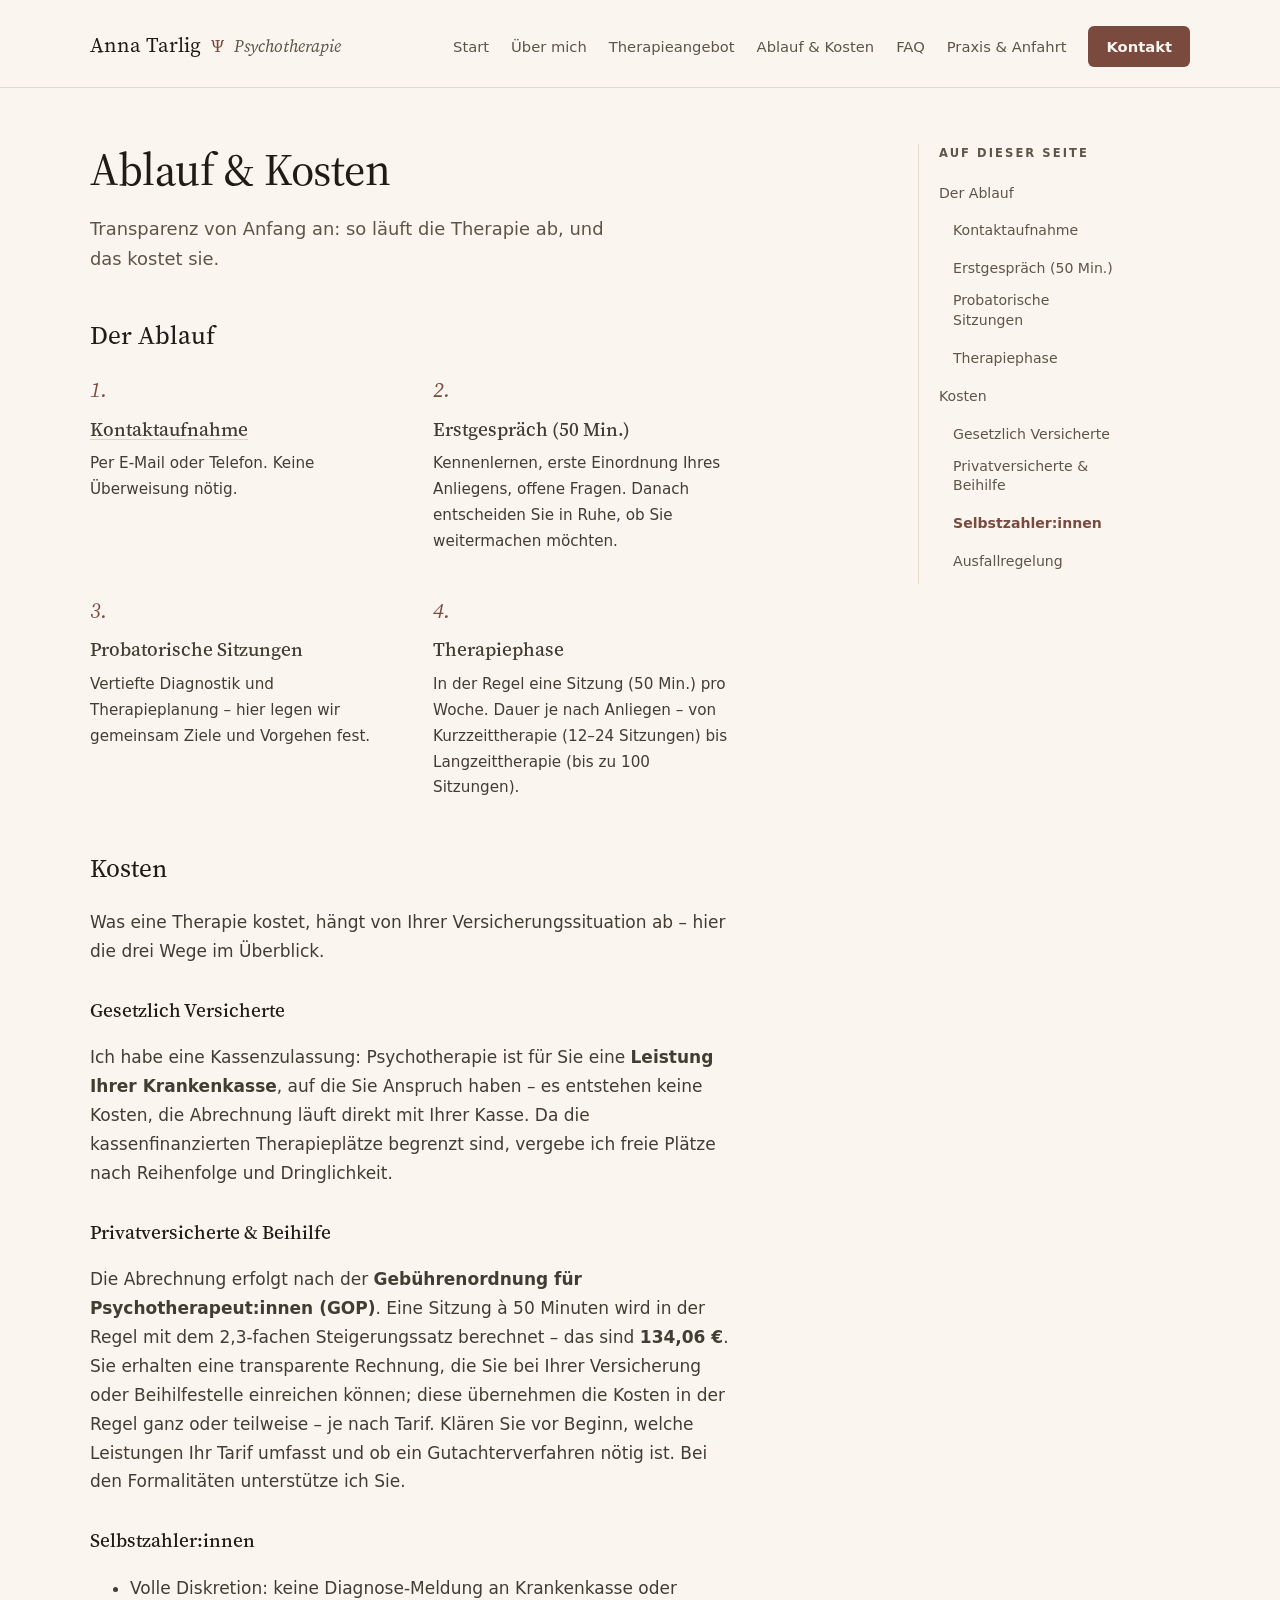
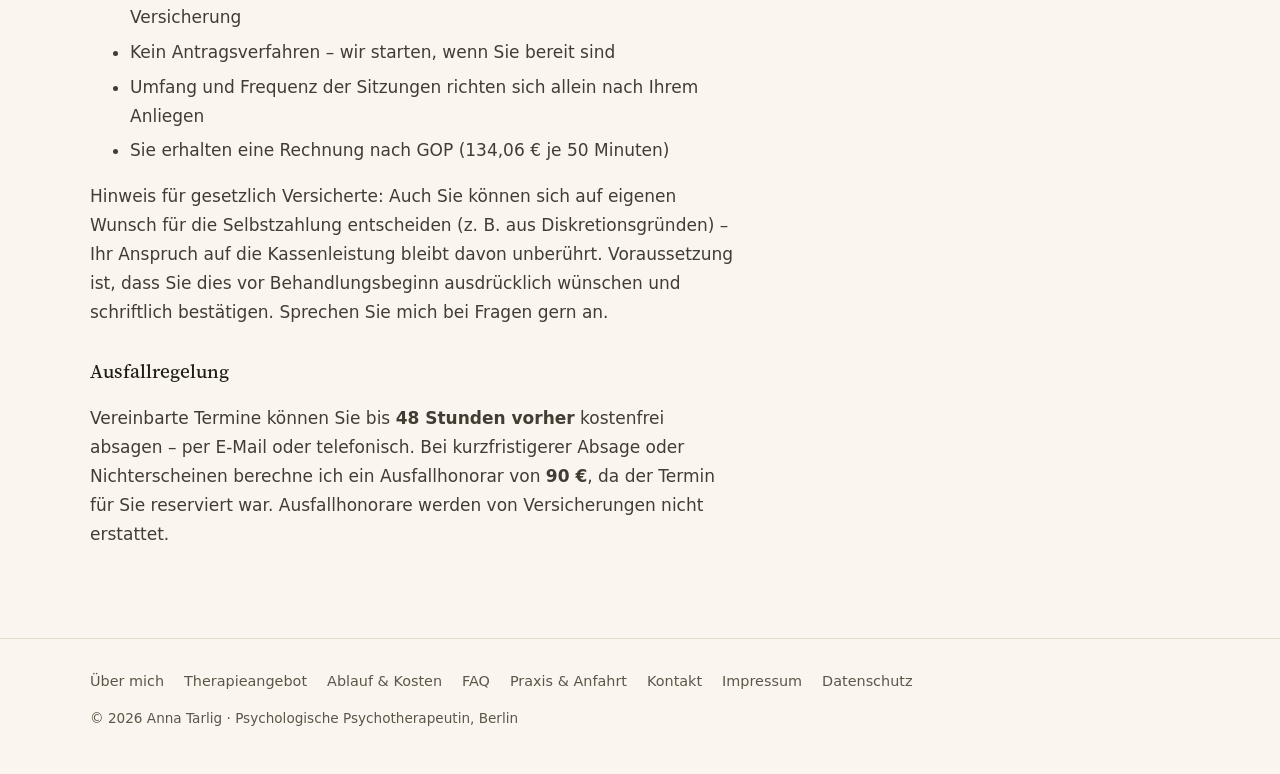
==== ablauf-und-kosten/index.html @ 49a6a96b "Deploy 5daf6250a96723860a1c83f1b4bec364b57aa181 pragmat1c1/annatarlig-de@5daf6250a96723860a1c83f1b4b" ====
<!DOCTYPE html><html lang="de"> <head><meta charset="utf-8"><meta name="viewport" content="width=device-width, initial-scale=1"><title>Ablauf &amp; Kosten – Anna Tarlig</title><meta name="description" content="Wie eine Psychotherapie bei Anna Tarlig abläuft – vom Erstgespräch bis zur Therapie. Kosten für gesetzlich Versicherte, Privatversicherte und Selbstzahler:innen in Berlin."><link rel="canonical" href="https://annatarlig.de/ablauf-und-kosten"><link rel="icon" href="/favicon.ico" sizes="32x32"><link rel="icon" href="/favicon.svg" type="image/svg+xml"><link rel="icon" href="/favicon-96.png" type="image/png" sizes="96x96"><link rel="apple-touch-icon" href="/apple-touch-icon.png"><link rel="preload" href="/fonts/SourceSerif4Variable-Roman.woff2" as="font" type="font/woff2" crossorigin><meta property="og:type" content="website"><meta property="og:title" content="Ablauf &amp; Kosten – Anna Tarlig"><meta property="og:description" content="Wie eine Psychotherapie bei Anna Tarlig abläuft – vom Erstgespräch bis zur Therapie. Kosten für gesetzlich Versicherte, Privatversicherte und Selbstzahler:innen in Berlin."><meta property="og:url" content="https://annatarlig.de/ablauf-und-kosten"><meta property="og:locale" content="de_DE"><script defer src="https://api.pirsch.io/pa.js" id="pianjs" data-code="5ZBsIJ00FLK5OmA7HkaPPxYURW7zita1"></script><style>@font-face{font-family:"Source Serif 4";src:url(/fonts/SourceSerif4Variable-Roman.woff2) format("woff2-variations");font-weight:200 900;font-style:normal;font-display:swap}@font-face{font-family:"Source Serif 4";src:url(/fonts/SourceSerif4Variable-Italic.woff2) format("woff2-variations");font-weight:200 900;font-style:italic;font-display:swap}:root{--bg: #faf6ef;--surface: #f3ecdf;--ink: #1f1c16;--body: #423d33;--muted: #5c5548;--line: #e3dbc9;--line-strong: #ded3bc;--accent: #7a4a3f;--accent-dark: #5f382e;--serif: "Source Serif 4", Charter, Georgia, serif;--sans: ui-sans-serif, system-ui, -apple-system, "Segoe UI", sans-serif;--radius: 6px}*{box-sizing:border-box}html,body{overflow-x:clip}body{margin:0;background:var(--bg);color:var(--ink);font-family:var(--sans);font-size:17px;line-height:1.7;-webkit-font-smoothing:antialiased;text-rendering:optimizeLegibility}img,svg{max-width:100%;display:block}a{color:var(--accent)}a:hover{color:var(--accent-dark)}h1,h2,h3{font-family:var(--serif);font-weight:450;text-wrap:balance}.container{width:min(1100px,calc(100vw - 48px));margin-inline:auto}.site-header{position:sticky;top:0;z-index:20;background:#faf6efeb;backdrop-filter:blur(14px);-webkit-backdrop-filter:blur(14px);border-bottom:1px solid var(--line)}.header-inner{display:flex;justify-content:space-between;align-items:baseline;flex-wrap:wrap;gap:12px 32px;padding:26px 0 20px}.brand{font-family:var(--serif);font-size:1.3rem;color:var(--ink);text-decoration:none}.brand-sub{color:var(--muted);font-size:1.05rem;font-style:italic}.brand-psi{color:var(--accent);font-size:1.05rem;margin:0 .35em}.site-nav{display:flex;flex-wrap:wrap;align-items:center;gap:10px 22px;font-size:.92rem}.site-nav a{color:var(--muted);text-decoration:none}.site-nav a:hover{color:var(--ink)}.site-nav a.nav-cta{background:var(--accent);color:var(--bg);padding:8px 18px;border-radius:var(--radius);font-weight:600}.site-nav a.nav-cta:hover{background:var(--accent-dark);color:var(--bg)}.nav-toggle-box,.nav-toggle{display:none}@media(max-width:720px){.header-inner{align-items:center;padding:14px 0;gap:8px 16px}.nav-toggle{display:inline-block;font-size:1.1rem;line-height:1.2;color:var(--ink);cursor:pointer;padding:8px 14px;border:1px solid var(--line-strong);border-radius:var(--radius);user-select:none;-webkit-user-select:none}.brand-sub{font-size:.95rem}.nav-toggle-box{display:block;position:absolute;opacity:0;pointer-events:none}.nav-toggle-box:focus-visible~.nav-toggle{outline:2px solid var(--accent);outline-offset:2px}.site-nav{display:none;width:100%;flex-direction:column;align-items:flex-start;gap:2px;padding:4px 0 14px;font-size:1.05rem}.site-nav a{padding:9px 0}.site-nav a.nav-cta{margin-top:8px;padding:10px 22px}.nav-toggle-box:checked~.site-nav{display:flex}.steps{grid-template-columns:1fr}}.hero{padding:72px 0 64px}.hero-inner{display:flex;flex-wrap:wrap;align-items:flex-start;gap:48px 72px}.hero-text{flex:1 1 480px;min-width:0}.eyebrow{font-size:.85rem;letter-spacing:.22em;text-transform:uppercase;color:var(--accent);font-weight:600;margin:0 0 26px}.hero h1{font-size:clamp(2.4rem,5.5vw,3.6rem);line-height:1.1;letter-spacing:-.015em;margin:0 0 26px}.hero h1 em{font-style:italic;color:var(--accent)}.lede{font-size:1.15rem;color:var(--muted);max-width:30em;margin:0 0 32px}.hero-note{margin:16px 0 0;font-size:.92rem;color:var(--muted);max-width:32em}.hero-figure{flex:1 1 340px;max-width:420px;margin:0}.hero-figure img,.portrait{width:100%;height:auto;aspect-ratio:4 / 5;object-fit:cover;border-radius:12px}.hero-figure figcaption{padding-top:12px}.hero-portrait-link{position:relative;display:block}.hero-portrait-link:after{content:"Über mich →";position:absolute;right:14px;bottom:14px;background:#faf6efeb;color:var(--accent-dark);font-size:.9rem;font-weight:600;padding:7px 14px;border-radius:var(--radius);opacity:0;transform:translateY(4px);transition:opacity .18s ease,transform .18s ease;pointer-events:none}@media(hover:hover){.hero-portrait-link:hover:after{opacity:1;transform:none}}.btn{display:inline-block;padding:13px 28px;border-radius:var(--radius);font-weight:600;text-decoration:none}.btn-primary{background:var(--accent);color:var(--bg)}.btn-primary:hover{background:var(--accent-dark);color:var(--bg)}.btn-ghost{color:var(--accent);border:1px solid var(--line-strong)}.btn-ghost:hover{border-color:var(--accent);color:var(--accent-dark)}.btn-row{display:flex;flex-wrap:wrap;align-items:center;gap:14px 24px}.link-arrow{color:var(--accent);font-weight:500;text-decoration:none}.link-arrow:hover{text-decoration:underline}.section{border-top:1px solid var(--line);padding:64px 0}.section--surface{background:var(--surface);border-top:none}.section h2{font-size:2.1rem;letter-spacing:-.01em;margin:0 0 24px}.section .eyebrow{margin:0 0 10px}.section-intro{max-width:34em;color:var(--muted);font-size:1.05rem;margin:0 0 32px}.card-grid,.themes{display:grid;grid-template-columns:repeat(auto-fit,minmax(280px,1fr));column-gap:56px;margin-top:12px}@media(min-width:640px){.themes{grid-template-columns:repeat(2,1fr);max-width:880px}}.card,.theme{padding:24px 0;border-top:1px solid var(--line)}.card h3,.theme h3{font-weight:500;font-size:1.2rem;margin:0 0 6px}.card p,.theme p{margin:0;color:var(--muted);font-size:.97rem}.steps{display:grid;grid-template-columns:repeat(auto-fit,minmax(220px,1fr));gap:36px 40px;list-style:none;margin:0;padding:0;counter-reset:step}.steps li:before{counter-increment:step;content:counter(step) ".";display:block;font-family:var(--serif);font-style:italic;color:var(--accent);font-size:1.1rem;margin-bottom:8px}.steps h3{font-weight:500;font-size:1.15rem;margin:0 0 6px}.steps .step-link{color:inherit;text-decoration:underline;text-decoration-color:var(--line-strong);text-underline-offset:.18em}.steps .step-link:hover{color:var(--accent-dark);text-decoration-color:var(--accent-dark)}.steps p{margin:0;color:var(--muted);font-size:.95rem}.faq{max-width:46em}.faq details{border-top:1px solid var(--line-strong)}.faq details:last-child{border-bottom:1px solid var(--line-strong)}.faq summary{font-family:var(--serif);font-weight:500;font-size:1.1rem;padding:18px 0;cursor:pointer;list-style:none}.faq summary::-webkit-details-marker{display:none}.faq summary:hover{color:var(--accent)}.faq details p{margin:0;padding:0 0 20px;color:var(--muted);font-size:.97rem;max-width:38em}.page{padding:56px 0 72px}.page-narrow{max-width:44em}.page h1{font-size:clamp(2rem,4.5vw,2.8rem);line-height:1.15;letter-spacing:-.01em;margin:0 0 18px}.page .lede{font-size:1.12rem}.prose h2{font-size:1.6rem;margin:40px 0 14px}.prose h3{font-weight:500;font-size:1.2rem;margin:28px 0 10px}.prose p,.prose ul,.prose ol{color:var(--body);max-width:38em}.prose li{margin-bottom:6px}.note{background:var(--surface);border-radius:8px;padding:18px 22px;font-size:.95rem}.prose .steps{gap:32px 40px;margin:8px 0 12px}.prose .steps li:before{font-size:1.35rem;margin:0 0 4px}.prose .steps h3{margin:0 0 6px}.prose .steps p{margin:0}.media-row{display:grid;grid-template-columns:repeat(auto-fit,minmax(280px,1fr));gap:20px;margin:32px 0 36px}.media-row img{width:100%;height:450px;object-fit:cover;border-radius:12px}.map-tile{display:block;text-decoration:none}.map-credit{display:block;margin-top:6px;font-size:.78rem;color:var(--muted)}.media-split{display:flex;flex-wrap:wrap;align-items:center;gap:40px 72px}.media-split>div{flex:1 1 420px;min-width:0}.media-photo{flex:1 1 300px;width:100%;max-width:420px;height:auto;border-radius:12px;object-fit:cover}html{scroll-behavior:smooth}.prose h2[id],.prose h3[id]{scroll-margin-top:104px}.page-grid{display:grid;grid-template-columns:minmax(0,44em) 200px;gap:24px 80px;align-items:start}.page-grid>*{min-width:0}.toc{position:sticky;top:110px;border-left:1px solid var(--line);padding-left:20px}.toc-title{font-size:.72rem;letter-spacing:.18em;text-transform:uppercase;color:var(--muted);font-weight:600;margin:0 0 14px}.toc ul{list-style:none;margin:0;padding:0}.toc li{margin:0 0 9px}.toc li.toc-sub{padding-left:14px}.toc a{color:var(--muted);text-decoration:none;font-size:.88rem;line-height:1.4;display:inline-block}.toc a:hover{color:var(--ink)}.toc a.active{color:var(--accent);font-weight:600}@media(max-width:1080px){.toc{display:none}.page-grid{grid-template-columns:1fr}}.contact-grid{display:grid;grid-template-columns:repeat(auto-fit,minmax(260px,1fr));column-gap:56px}.contact-card{padding:24px 0;border-top:1px solid var(--line)}.contact-card h3{font-weight:500;font-size:1.2rem;margin:0 0 6px}.contact-card p{margin:0;color:var(--muted);font-size:.97rem}.footer{border-top:1px solid var(--line)}.footer-inner{padding:30px 0 44px;display:flex;flex-direction:column;gap:14px;color:var(--muted);font-size:.9rem}.footer-copy{font-size:.85rem}.footer-links{display:flex;flex-wrap:wrap;gap:8px 20px}.footer a{color:var(--muted);text-decoration:none}.footer a:hover{color:var(--ink)}@media(max-width:640px){.hero{padding:48px 0 40px}.section{padding:48px 0}.page{padding:40px 0 56px}}
</style></head> <body> <header class="site-header"> <div class="container header-inner"> <input type="checkbox" id="nav-toggle" class="nav-toggle-box" aria-label="Menü öffnen"> <a class="brand" href="/" aria-label="Anna Tarlig – Startseite">Anna Tarlig<span class="brand-psi" aria-hidden="true"> Ψ </span><span class="brand-sub">Psychotherapie</span></a> <label for="nav-toggle" class="nav-toggle" aria-label="Menü">☰</label> <nav class="site-nav" aria-label="Hauptnavigation"> <a href="/"> Start </a><a href="/ueber-mich"> Über mich </a><a href="/therapieangebot"> Therapieangebot </a><a href="/ablauf-und-kosten"> Ablauf &amp; Kosten </a><a href="/faq"> FAQ </a><a href="/anfahrt"> Praxis &amp; Anfahrt </a><a href="/kontakt" class="nav-cta"> Kontakt </a> </nav> </div> </header> <main>  <div class="container page page-grid"> <div class="page-narrow"> <h1>Ablauf & Kosten</h1> <p class="lede">
Transparenz von Anfang an: so läuft die Therapie ab, und das kostet sie.
</p> <div class="prose"> <h2>Der Ablauf</h2> <ol class="steps"> <li> <h3><a href="/kontakt" class="step-link">Kontaktaufnahme</a></h3> <p>Per E-Mail oder Telefon. Keine Überweisung nötig.</p> </li> <li> <h3>Erstgespräch (50 Min.)</h3> <p>
Kennenlernen, erste Einordnung Ihres Anliegens, offene Fragen. Danach
              entscheiden Sie in Ruhe, ob Sie weitermachen möchten.
</p> </li> <li> <h3>Probatorische Sitzungen</h3> <p>
Vertiefte Diagnostik und Therapieplanung – hier legen wir gemeinsam
              Ziele und Vorgehen fest.
</p> </li> <li> <h3>Therapiephase</h3> <p>
In der Regel eine Sitzung (50 Min.) pro Woche. Dauer je nach Anliegen –
              von Kurzzeittherapie (12–24 Sitzungen) bis Langzeittherapie (bis zu 100 Sitzungen).
</p> </li> </ol> <h2>Kosten</h2> <p>
Was eine Therapie kostet, hängt von Ihrer Versicherungssituation ab –
          hier die drei Wege im Überblick.
</p> <h3>Gesetzlich Versicherte</h3> <p>
Ich habe eine Kassenzulassung: Psychotherapie ist für Sie eine
<strong>Leistung Ihrer Krankenkasse</strong>, auf die Sie Anspruch haben –
          es entstehen keine Kosten, die Abrechnung läuft direkt mit Ihrer Kasse.
          Da die kassenfinanzierten Therapieplätze begrenzt sind, vergebe ich freie
          Plätze nach Reihenfolge und Dringlichkeit.
</p> <h3>Privatversicherte & Beihilfe</h3> <p>
Die Abrechnung erfolgt nach der <strong>Gebührenordnung für
          Psychotherapeut:innen (GOP)</strong>. Eine Sitzung à 50 Minuten wird in
          der Regel mit dem 2,3-fachen Steigerungssatz berechnet – das sind
<strong>134,06&nbsp;€</strong>. Sie erhalten eine transparente Rechnung,
          die Sie bei Ihrer Versicherung oder Beihilfestelle einreichen können;
          diese übernehmen die Kosten in der Regel ganz oder teilweise – je nach
          Tarif. Klären Sie vor Beginn, welche Leistungen Ihr Tarif umfasst und ob
          ein Gutachterverfahren nötig ist. Bei den Formalitäten unterstütze ich Sie.
</p> <h3>Selbstzahler:innen</h3> <ul> <li>Volle Diskretion: keine Diagnose-Meldung an Krankenkasse oder Versicherung</li> <li>Kein Antragsverfahren – wir starten, wenn Sie bereit sind</li> <li>Umfang und Frequenz der Sitzungen richten sich allein nach Ihrem Anliegen</li> <li>Sie erhalten eine Rechnung nach GOP (134,06&nbsp;€ je 50 Minuten)</li> </ul> <p>
Hinweis für gesetzlich Versicherte: Auch Sie können sich auf eigenen Wunsch
          für die Selbstzahlung entscheiden (z.&nbsp;B. aus Diskretionsgründen) – Ihr
          Anspruch auf die Kassenleistung bleibt davon unberührt. Voraussetzung ist,
          dass Sie dies vor Behandlungsbeginn ausdrücklich wünschen und schriftlich
          bestätigen. Sprechen Sie mich bei Fragen gern an.
</p> <h3>Ausfallregelung</h3> <p>
Vereinbarte Termine können Sie bis <strong>48 Stunden vorher</strong>
kostenfrei absagen – per E-Mail oder telefonisch. Bei kurzfristigerer
          Absage oder Nichterscheinen berechne ich ein Ausfallhonorar von
<strong>90&nbsp;€</strong>, da der Termin für Sie reserviert war.
          Ausfallhonorare werden von Versicherungen nicht erstattet.
</p> </div> </div> <aside class="toc" aria-label="Auf dieser Seite" hidden> <p class="toc-title">Auf dieser Seite</p> <nav><ul></ul></nav> </aside> <script type="module">const r=document.querySelector(".toc"),i=r?.querySelector("ul"),n=Array.from(document.querySelectorAll(".prose h2, .prose h3"));if(r&&i&&n.length>=3){const l=e=>e.toLowerCase().replace(/ä/g,"ae").replace(/ö/g,"oe").replace(/ü/g,"ue").replace(/ß/g,"ss").replace(/[^a-z0-9]+/g,"-").replace(/^-+|-+$/g,""),a=new Set,s=new Map;for(const e of n){if(!e.id){let c=l(e.textContent??"abschnitt")||"abschnitt";for(;a.has(c);)c+="-x";e.id=c}a.add(e.id);const t=document.createElement("li");e.tagName==="H3"&&(t.className="toc-sub");const o=document.createElement("a");o.href=`#${e.id}`,o.textContent=e.textContent,t.appendChild(o),i.appendChild(t),s.set(e,o)}r.hidden=!1;const d=new IntersectionObserver(e=>{for(const t of e)t.isIntersecting&&(s.forEach(o=>o.classList.remove("active")),s.get(t.target)?.classList.add("active"))},{rootMargin:"0px 0px -75% 0px"});n.forEach(e=>d.observe(e))}</script> </div>  </main> <footer class="footer"> <div class="container footer-inner"> <nav class="footer-links" aria-label="Seitenübersicht"> <a href="/ueber-mich">Über mich</a> <a href="/therapieangebot">Therapieangebot</a> <a href="/ablauf-und-kosten">Ablauf &amp; Kosten</a> <a href="/faq">FAQ</a> <a href="/anfahrt">Praxis &amp; Anfahrt</a> <a href="/kontakt">Kontakt</a> <a href="/impressum">Impressum</a> <a href="/datenschutz">Datenschutz</a> </nav> <span class="footer-copy">&copy; 2026 Anna Tarlig · Psychologische Psychotherapeutin, Berlin</span> </div> </footer> </body></html>
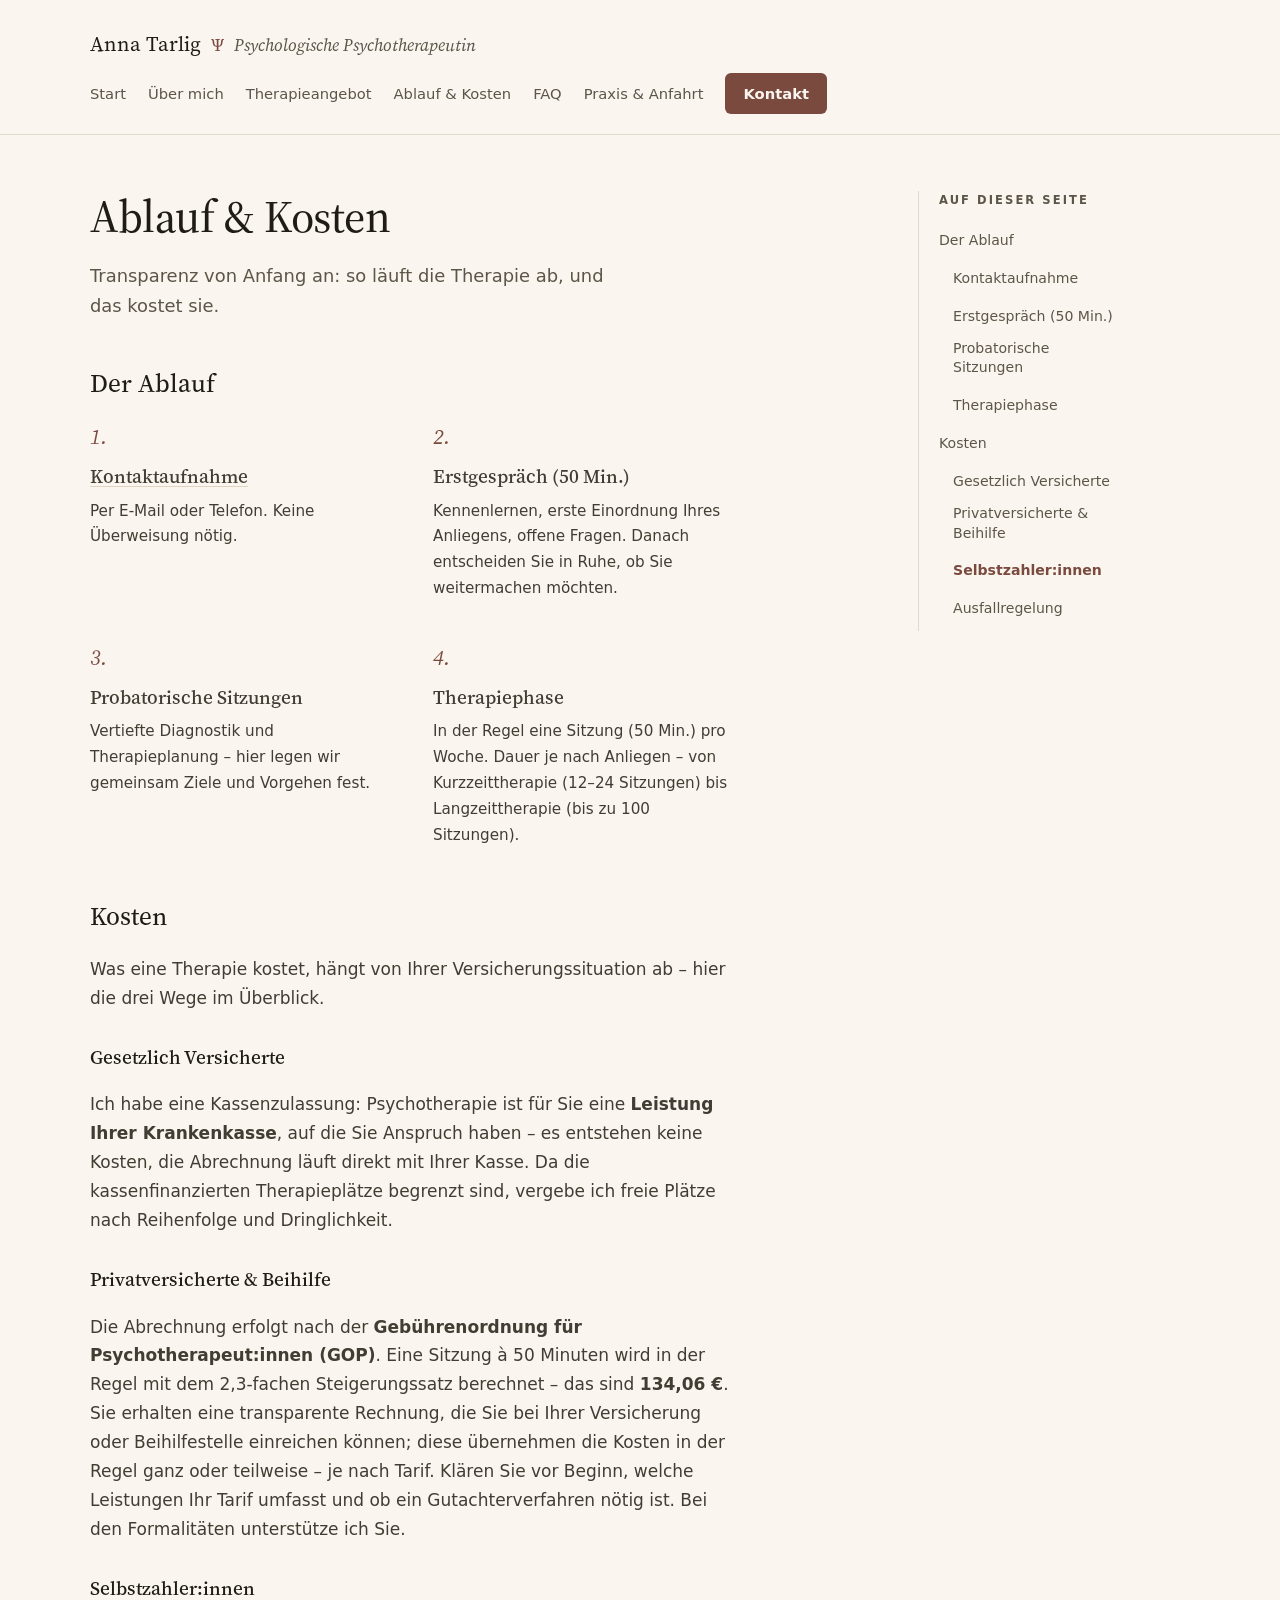
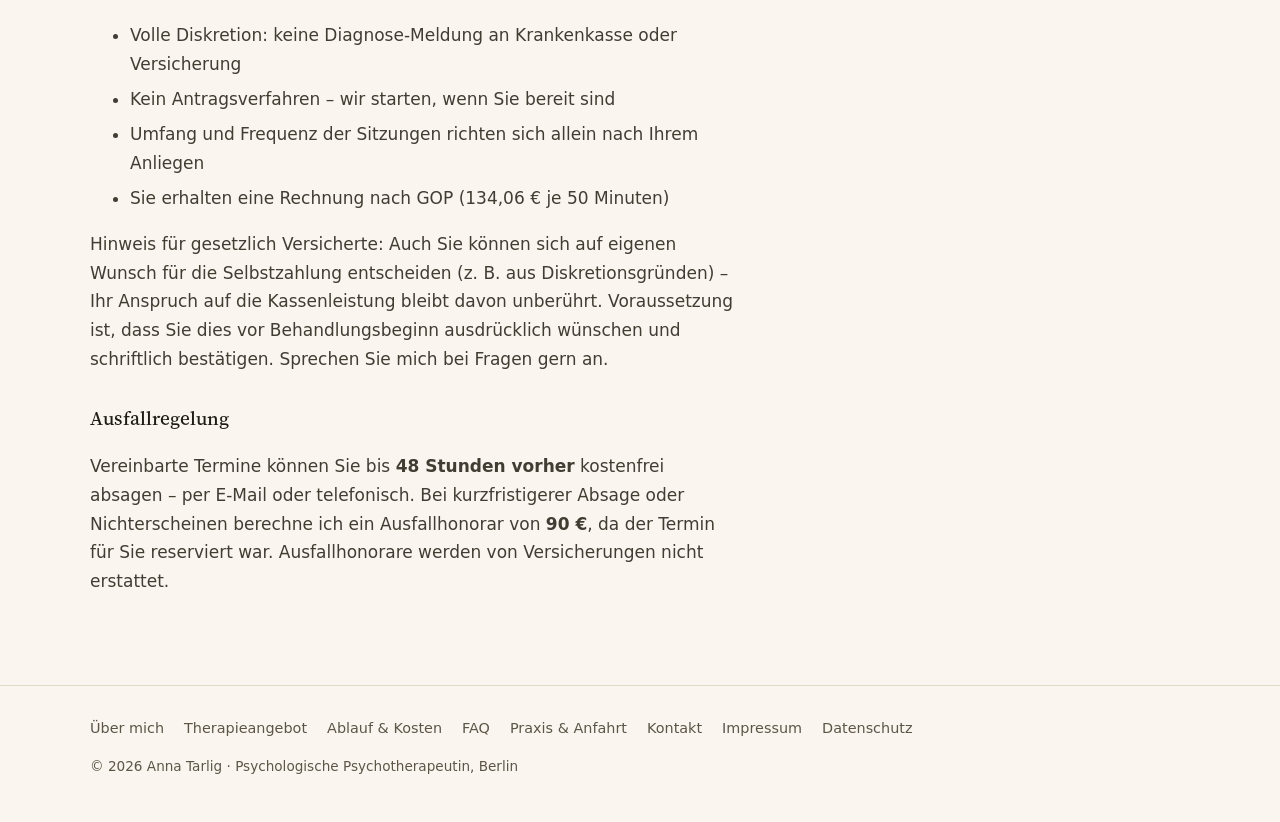
==== commit 4590928c: "Deploy a2d507a23e768c5dd27d3b15796784d0c03cbc42 pragmat1c1/annatarlig-de@a2d507a23e768c5dd27d3b15796" ====
--- a/ablauf-und-kosten/index.html
+++ b/ablauf-und-kosten/index.html
@@ -1,5 +1,5 @@
-<!DOCTYPE html><html lang="de"> <head><meta charset="utf-8"><meta name="viewport" content="width=device-width, initial-scale=1"><title>Ablauf &amp; Kosten – Anna Tarlig</title><meta name="description" content="Wie eine Psychotherapie bei Anna Tarlig abläuft – vom Erstgespräch bis zur Therapie. Kosten für gesetzlich Versicherte, Privatversicherte und Selbstzahler:innen in Berlin."><link rel="canonical" href="https://annatarlig.de/ablauf-und-kosten"><link rel="icon" href="/favicon.ico" sizes="32x32"><link rel="icon" href="/favicon.svg" type="image/svg+xml"><link rel="icon" href="/favicon-96.png" type="image/png" sizes="96x96"><link rel="apple-touch-icon" href="/apple-touch-icon.png"><link rel="preload" href="/fonts/SourceSerif4Variable-Roman.woff2" as="font" type="font/woff2" crossorigin><meta property="og:type" content="website"><meta property="og:title" content="Ablauf &amp; Kosten – Anna Tarlig"><meta property="og:description" content="Wie eine Psychotherapie bei Anna Tarlig abläuft – vom Erstgespräch bis zur Therapie. Kosten für gesetzlich Versicherte, Privatversicherte und Selbstzahler:innen in Berlin."><meta property="og:url" content="https://annatarlig.de/ablauf-und-kosten"><meta property="og:locale" content="de_DE"><script defer src="https://api.pirsch.io/pa.js" id="pianjs" data-code="5ZBsIJ00FLK5OmA7HkaPPxYURW7zita1"></script><style>@font-face{font-family:"Source Serif 4";src:url(/fonts/SourceSerif4Variable-Roman.woff2) format("woff2-variations");font-weight:200 900;font-style:normal;font-display:swap}@font-face{font-family:"Source Serif 4";src:url(/fonts/SourceSerif4Variable-Italic.woff2) format("woff2-variations");font-weight:200 900;font-style:italic;font-display:swap}:root{--bg: #faf6ef;--surface: #f3ecdf;--ink: #1f1c16;--body: #423d33;--muted: #5c5548;--line: #e3dbc9;--line-strong: #ded3bc;--accent: #7a4a3f;--accent-dark: #5f382e;--serif: "Source Serif 4", Charter, Georgia, serif;--sans: ui-sans-serif, system-ui, -apple-system, "Segoe UI", sans-serif;--radius: 6px}*{box-sizing:border-box}html,body{overflow-x:clip}body{margin:0;background:var(--bg);color:var(--ink);font-family:var(--sans);font-size:17px;line-height:1.7;-webkit-font-smoothing:antialiased;text-rendering:optimizeLegibility}img,svg{max-width:100%;display:block}a{color:var(--accent)}a:hover{color:var(--accent-dark)}h1,h2,h3{font-family:var(--serif);font-weight:450;text-wrap:balance}.container{width:min(1100px,calc(100vw - 48px));margin-inline:auto}.site-header{position:sticky;top:0;z-index:20;background:#faf6efeb;backdrop-filter:blur(14px);-webkit-backdrop-filter:blur(14px);border-bottom:1px solid var(--line)}.header-inner{display:flex;justify-content:space-between;align-items:baseline;flex-wrap:wrap;gap:12px 32px;padding:26px 0 20px}.brand{font-family:var(--serif);font-size:1.3rem;color:var(--ink);text-decoration:none}.brand-sub{color:var(--muted);font-size:1.05rem;font-style:italic}.brand-psi{color:var(--accent);font-size:1.05rem;margin:0 .35em}.site-nav{display:flex;flex-wrap:wrap;align-items:center;gap:10px 22px;font-size:.92rem}.site-nav a{color:var(--muted);text-decoration:none}.site-nav a:hover{color:var(--ink)}.site-nav a.nav-cta{background:var(--accent);color:var(--bg);padding:8px 18px;border-radius:var(--radius);font-weight:600}.site-nav a.nav-cta:hover{background:var(--accent-dark);color:var(--bg)}.nav-toggle-box,.nav-toggle{display:none}@media(max-width:720px){.header-inner{align-items:center;padding:14px 0;gap:8px 16px}.nav-toggle{display:inline-block;font-size:1.1rem;line-height:1.2;color:var(--ink);cursor:pointer;padding:8px 14px;border:1px solid var(--line-strong);border-radius:var(--radius);user-select:none;-webkit-user-select:none}.brand-sub{font-size:.95rem}.nav-toggle-box{display:block;position:absolute;opacity:0;pointer-events:none}.nav-toggle-box:focus-visible~.nav-toggle{outline:2px solid var(--accent);outline-offset:2px}.site-nav{display:none;width:100%;flex-direction:column;align-items:flex-start;gap:2px;padding:4px 0 14px;font-size:1.05rem}.site-nav a{padding:9px 0}.site-nav a.nav-cta{margin-top:8px;padding:10px 22px}.nav-toggle-box:checked~.site-nav{display:flex}.steps{grid-template-columns:1fr}}.hero{padding:72px 0 64px}.hero-inner{display:flex;flex-wrap:wrap;align-items:flex-start;gap:48px 72px}.hero-text{flex:1 1 480px;min-width:0}.eyebrow{font-size:.85rem;letter-spacing:.22em;text-transform:uppercase;color:var(--accent);font-weight:600;margin:0 0 26px}.hero h1{font-size:clamp(2.4rem,5.5vw,3.6rem);line-height:1.1;letter-spacing:-.015em;margin:0 0 26px}.hero h1 em{font-style:italic;color:var(--accent)}.lede{font-size:1.15rem;color:var(--muted);max-width:30em;margin:0 0 32px}.hero-note{margin:16px 0 0;font-size:.92rem;color:var(--muted);max-width:32em}.hero-figure{flex:1 1 340px;max-width:420px;margin:0}.hero-figure img,.portrait{width:100%;height:auto;aspect-ratio:4 / 5;object-fit:cover;border-radius:12px}.hero-figure figcaption{padding-top:12px}.hero-portrait-link{position:relative;display:block}.hero-portrait-link:after{content:"Über mich →";position:absolute;right:14px;bottom:14px;background:#faf6efeb;color:var(--accent-dark);font-size:.9rem;font-weight:600;padding:7px 14px;border-radius:var(--radius);opacity:0;transform:translateY(4px);transition:opacity .18s ease,transform .18s ease;pointer-events:none}@media(hover:hover){.hero-portrait-link:hover:after{opacity:1;transform:none}}.btn{display:inline-block;padding:13px 28px;border-radius:var(--radius);font-weight:600;text-decoration:none}.btn-primary{background:var(--accent);color:var(--bg)}.btn-primary:hover{background:var(--accent-dark);color:var(--bg)}.btn-ghost{color:var(--accent);border:1px solid var(--line-strong)}.btn-ghost:hover{border-color:var(--accent);color:var(--accent-dark)}.btn-row{display:flex;flex-wrap:wrap;align-items:center;gap:14px 24px}.link-arrow{color:var(--accent);font-weight:500;text-decoration:none}.link-arrow:hover{text-decoration:underline}.section{border-top:1px solid var(--line);padding:64px 0}.section--surface{background:var(--surface);border-top:none}.section h2{font-size:2.1rem;letter-spacing:-.01em;margin:0 0 24px}.section .eyebrow{margin:0 0 10px}.section-intro{max-width:34em;color:var(--muted);font-size:1.05rem;margin:0 0 32px}.card-grid,.themes{display:grid;grid-template-columns:repeat(auto-fit,minmax(280px,1fr));column-gap:56px;margin-top:12px}@media(min-width:640px){.themes{grid-template-columns:repeat(2,1fr);max-width:880px}}.card,.theme{padding:24px 0;border-top:1px solid var(--line)}.card h3,.theme h3{font-weight:500;font-size:1.2rem;margin:0 0 6px}.card p,.theme p{margin:0;color:var(--muted);font-size:.97rem}.steps{display:grid;grid-template-columns:repeat(auto-fit,minmax(220px,1fr));gap:36px 40px;list-style:none;margin:0;padding:0;counter-reset:step}.steps li:before{counter-increment:step;content:counter(step) ".";display:block;font-family:var(--serif);font-style:italic;color:var(--accent);font-size:1.1rem;margin-bottom:8px}.steps h3{font-weight:500;font-size:1.15rem;margin:0 0 6px}.steps .step-link{color:inherit;text-decoration:underline;text-decoration-color:var(--line-strong);text-underline-offset:.18em}.steps .step-link:hover{color:var(--accent-dark);text-decoration-color:var(--accent-dark)}.steps p{margin:0;color:var(--muted);font-size:.95rem}.faq{max-width:46em}.faq details{border-top:1px solid var(--line-strong)}.faq details:last-child{border-bottom:1px solid var(--line-strong)}.faq summary{font-family:var(--serif);font-weight:500;font-size:1.1rem;padding:18px 0;cursor:pointer;list-style:none}.faq summary::-webkit-details-marker{display:none}.faq summary:hover{color:var(--accent)}.faq details p{margin:0;padding:0 0 20px;color:var(--muted);font-size:.97rem;max-width:38em}.page{padding:56px 0 72px}.page-narrow{max-width:44em}.page h1{font-size:clamp(2rem,4.5vw,2.8rem);line-height:1.15;letter-spacing:-.01em;margin:0 0 18px}.page .lede{font-size:1.12rem}.prose h2{font-size:1.6rem;margin:40px 0 14px}.prose h3{font-weight:500;font-size:1.2rem;margin:28px 0 10px}.prose p,.prose ul,.prose ol{color:var(--body);max-width:38em}.prose li{margin-bottom:6px}.note{background:var(--surface);border-radius:8px;padding:18px 22px;font-size:.95rem}.prose .steps{gap:32px 40px;margin:8px 0 12px}.prose .steps li:before{font-size:1.35rem;margin:0 0 4px}.prose .steps h3{margin:0 0 6px}.prose .steps p{margin:0}.media-row{display:grid;grid-template-columns:repeat(auto-fit,minmax(280px,1fr));gap:20px;margin:32px 0 36px}.media-row img{width:100%;height:450px;object-fit:cover;border-radius:12px}.map-tile{display:block;text-decoration:none}.map-credit{display:block;margin-top:6px;font-size:.78rem;color:var(--muted)}.media-split{display:flex;flex-wrap:wrap;align-items:center;gap:40px 72px}.media-split>div{flex:1 1 420px;min-width:0}.media-photo{flex:1 1 300px;width:100%;max-width:420px;height:auto;border-radius:12px;object-fit:cover}html{scroll-behavior:smooth}.prose h2[id],.prose h3[id]{scroll-margin-top:104px}.page-grid{display:grid;grid-template-columns:minmax(0,44em) 200px;gap:24px 80px;align-items:start}.page-grid>*{min-width:0}.toc{position:sticky;top:110px;border-left:1px solid var(--line);padding-left:20px}.toc-title{font-size:.72rem;letter-spacing:.18em;text-transform:uppercase;color:var(--muted);font-weight:600;margin:0 0 14px}.toc ul{list-style:none;margin:0;padding:0}.toc li{margin:0 0 9px}.toc li.toc-sub{padding-left:14px}.toc a{color:var(--muted);text-decoration:none;font-size:.88rem;line-height:1.4;display:inline-block}.toc a:hover{color:var(--ink)}.toc a.active{color:var(--accent);font-weight:600}@media(max-width:1080px){.toc{display:none}.page-grid{grid-template-columns:1fr}}.contact-grid{display:grid;grid-template-columns:repeat(auto-fit,minmax(260px,1fr));column-gap:56px}.contact-card{padding:24px 0;border-top:1px solid var(--line)}.contact-card h3{font-weight:500;font-size:1.2rem;margin:0 0 6px}.contact-card p{margin:0;color:var(--muted);font-size:.97rem}.footer{border-top:1px solid var(--line)}.footer-inner{padding:30px 0 44px;display:flex;flex-direction:column;gap:14px;color:var(--muted);font-size:.9rem}.footer-copy{font-size:.85rem}.footer-links{display:flex;flex-wrap:wrap;gap:8px 20px}.footer a{color:var(--muted);text-decoration:none}.footer a:hover{color:var(--ink)}@media(max-width:640px){.hero{padding:48px 0 40px}.section{padding:48px 0}.page{padding:40px 0 56px}}
-</style></head> <body> <header class="site-header"> <div class="container header-inner"> <input type="checkbox" id="nav-toggle" class="nav-toggle-box" aria-label="Menü öffnen"> <a class="brand" href="/" aria-label="Anna Tarlig – Startseite">Anna Tarlig<span class="brand-psi" aria-hidden="true"> Ψ </span><span class="brand-sub">Psychotherapie</span></a> <label for="nav-toggle" class="nav-toggle" aria-label="Menü">☰</label> <nav class="site-nav" aria-label="Hauptnavigation"> <a href="/"> Start </a><a href="/ueber-mich"> Über mich </a><a href="/therapieangebot"> Therapieangebot </a><a href="/ablauf-und-kosten"> Ablauf &amp; Kosten </a><a href="/faq"> FAQ </a><a href="/anfahrt"> Praxis &amp; Anfahrt </a><a href="/kontakt" class="nav-cta"> Kontakt </a> </nav> </div> </header> <main>  <div class="container page page-grid"> <div class="page-narrow"> <h1>Ablauf & Kosten</h1> <p class="lede">
+<!DOCTYPE html><html lang="de"> <head><meta charset="utf-8"><meta name="viewport" content="width=device-width, initial-scale=1"><title>Ablauf &amp; Kosten – Anna Tarlig</title><meta name="description" content="Wie eine Psychotherapie bei Anna Tarlig abläuft – vom Erstgespräch bis zur Therapie. Kosten für gesetzlich Versicherte, Privatversicherte und Selbstzahler:innen in Berlin."><link rel="canonical" href="https://annatarlig.de/ablauf-und-kosten"><link rel="icon" href="/favicon.ico" sizes="32x32"><link rel="icon" href="/favicon.svg" type="image/svg+xml"><link rel="icon" href="/favicon-96.png" type="image/png" sizes="96x96"><link rel="apple-touch-icon" href="/apple-touch-icon.png"><link rel="preload" href="/fonts/SourceSerif4Variable-Roman.woff2" as="font" type="font/woff2" crossorigin><meta property="og:type" content="website"><meta property="og:title" content="Ablauf &amp; Kosten – Anna Tarlig"><meta property="og:description" content="Wie eine Psychotherapie bei Anna Tarlig abläuft – vom Erstgespräch bis zur Therapie. Kosten für gesetzlich Versicherte, Privatversicherte und Selbstzahler:innen in Berlin."><meta property="og:url" content="https://annatarlig.de/ablauf-und-kosten"><meta property="og:locale" content="de_DE"><script defer src="https://api.pirsch.io/pa.js" id="pianjs" data-code="5ZBsIJ00FLK5OmA7HkaPPxYURW7zita1"></script><style>@font-face{font-family:"Source Serif 4";src:url(/fonts/SourceSerif4Variable-Roman.woff2) format("woff2-variations");font-weight:200 900;font-style:normal;font-display:swap}@font-face{font-family:"Source Serif 4";src:url(/fonts/SourceSerif4Variable-Italic.woff2) format("woff2-variations");font-weight:200 900;font-style:italic;font-display:swap}:root{--bg: #faf6ef;--surface: #f3ecdf;--ink: #1f1c16;--body: #423d33;--muted: #5c5548;--line: #e3dbc9;--line-strong: #ded3bc;--accent: #7a4a3f;--accent-dark: #5f382e;--serif: "Source Serif 4", Charter, Georgia, serif;--sans: ui-sans-serif, system-ui, -apple-system, "Segoe UI", sans-serif;--radius: 6px}*{box-sizing:border-box}html,body{overflow-x:clip}body{margin:0;background:var(--bg);color:var(--ink);font-family:var(--sans);font-size:17px;line-height:1.7;-webkit-font-smoothing:antialiased;text-rendering:optimizeLegibility}img,svg{max-width:100%;display:block}a{color:var(--accent)}a:hover{color:var(--accent-dark)}h1,h2,h3{font-family:var(--serif);font-weight:450;text-wrap:balance}.container{width:min(1100px,calc(100vw - 48px));margin-inline:auto}.site-header{position:sticky;top:0;z-index:20;background:#faf6efeb;backdrop-filter:blur(14px);-webkit-backdrop-filter:blur(14px);border-bottom:1px solid var(--line)}.header-inner{display:flex;justify-content:space-between;align-items:baseline;flex-wrap:wrap;gap:12px 32px;padding:26px 0 20px}.brand{font-family:var(--serif);font-size:1.3rem;color:var(--ink);text-decoration:none}.brand-sub{color:var(--muted);font-size:1.05rem;font-style:italic}.brand-psi{color:var(--accent);font-size:1.05rem;margin:0 .35em}.site-nav{display:flex;flex-wrap:wrap;align-items:center;gap:10px 22px;font-size:.92rem}.site-nav a{color:var(--muted);text-decoration:none}.site-nav a:hover{color:var(--ink)}.site-nav a.nav-cta{background:var(--accent);color:var(--bg);padding:8px 18px;border-radius:var(--radius);font-weight:600}.site-nav a.nav-cta:hover{background:var(--accent-dark);color:var(--bg)}.nav-toggle-box,.nav-toggle{display:none}@media(max-width:720px){.header-inner{align-items:center;padding:14px 0;gap:8px 16px}.nav-toggle{display:inline-block;font-size:1.1rem;line-height:1.2;color:var(--ink);cursor:pointer;padding:8px 14px;border:1px solid var(--line-strong);border-radius:var(--radius);user-select:none;-webkit-user-select:none}.brand-sub{display:none}.nav-toggle-box{display:block;position:absolute;opacity:0;pointer-events:none}.nav-toggle-box:focus-visible~.nav-toggle{outline:2px solid var(--accent);outline-offset:2px}.site-nav{display:none;width:100%;flex-direction:column;align-items:flex-start;gap:2px;padding:4px 0 14px;font-size:1.05rem}.site-nav a{padding:9px 0}.site-nav a.nav-cta{margin-top:8px;padding:10px 22px}.nav-toggle-box:checked~.site-nav{display:flex}.steps{grid-template-columns:1fr}}.hero{padding:72px 0 64px}.hero-inner{display:flex;flex-wrap:wrap;align-items:flex-start;gap:48px 72px}.hero-text{flex:1 1 480px;min-width:0}.eyebrow{font-size:.85rem;letter-spacing:.22em;text-transform:uppercase;color:var(--accent);font-weight:600;margin:0 0 26px}.hero h1{font-size:clamp(2.4rem,5.5vw,3.6rem);line-height:1.1;letter-spacing:-.015em;margin:0 0 26px}.hero h1 em{font-style:italic;color:var(--accent)}.lede{font-size:1.15rem;color:var(--muted);max-width:30em;margin:0 0 32px}.hero-note{margin:16px 0 0;font-size:.92rem;color:var(--muted);max-width:32em}.hero-figure{flex:1 1 340px;max-width:420px;margin:0}.hero-figure img,.portrait{width:100%;height:auto;aspect-ratio:4 / 5;object-fit:cover;border-radius:12px}.hero-figure figcaption{padding-top:12px}.hero-portrait-link{position:relative;display:block}.hero-portrait-link:after{content:"Über mich →";position:absolute;right:14px;bottom:14px;background:#faf6efeb;color:var(--accent-dark);font-size:.9rem;font-weight:600;padding:7px 14px;border-radius:var(--radius);opacity:0;transform:translateY(4px);transition:opacity .18s ease,transform .18s ease;pointer-events:none}@media(hover:hover){.hero-portrait-link:hover:after{opacity:1;transform:none}}.btn{display:inline-block;padding:13px 28px;border-radius:var(--radius);font-weight:600;text-decoration:none}.btn-primary{background:var(--accent);color:var(--bg)}.btn-primary:hover{background:var(--accent-dark);color:var(--bg)}.btn-ghost{color:var(--accent);border:1px solid var(--line-strong)}.btn-ghost:hover{border-color:var(--accent);color:var(--accent-dark)}.btn-row{display:flex;flex-wrap:wrap;align-items:center;gap:14px 24px}.link-arrow{color:var(--accent);font-weight:500;text-decoration:none}.link-arrow:hover{text-decoration:underline}.section{border-top:1px solid var(--line);padding:64px 0}.section--surface{background:var(--surface);border-top:none}.section h2{font-size:2.1rem;letter-spacing:-.01em;margin:0 0 24px}.section .eyebrow{margin:0 0 10px}.section-intro{max-width:34em;color:var(--muted);font-size:1.05rem;margin:0 0 32px}.card-grid,.themes{display:grid;grid-template-columns:repeat(auto-fit,minmax(280px,1fr));column-gap:56px;margin-top:12px}@media(min-width:640px){.themes{grid-template-columns:repeat(2,1fr);max-width:880px}}.card,.theme{padding:24px 0;border-top:1px solid var(--line)}.card h3,.theme h3{font-weight:500;font-size:1.2rem;margin:0 0 6px}.card p,.theme p{margin:0;color:var(--muted);font-size:.97rem}.steps{display:grid;grid-template-columns:repeat(auto-fit,minmax(220px,1fr));gap:36px 40px;list-style:none;margin:0;padding:0;counter-reset:step}.steps li:before{counter-increment:step;content:counter(step) ".";display:block;font-family:var(--serif);font-style:italic;color:var(--accent);font-size:1.1rem;margin-bottom:8px}.steps h3{font-weight:500;font-size:1.15rem;margin:0 0 6px}.steps .step-link{color:inherit;text-decoration:underline;text-decoration-color:var(--line-strong);text-underline-offset:.18em}.steps .step-link:hover{color:var(--accent-dark);text-decoration-color:var(--accent-dark)}.steps p{margin:0;color:var(--muted);font-size:.95rem}.faq{max-width:46em}.faq details{border-top:1px solid var(--line-strong)}.faq details:last-child{border-bottom:1px solid var(--line-strong)}.faq summary{font-family:var(--serif);font-weight:500;font-size:1.1rem;padding:18px 0;cursor:pointer;list-style:none}.faq summary::-webkit-details-marker{display:none}.faq summary:hover{color:var(--accent)}.faq details p{margin:0;padding:0 0 20px;color:var(--muted);font-size:.97rem;max-width:38em}.page{padding:56px 0 72px}.page-narrow{max-width:44em}.page h1{font-size:clamp(2rem,4.5vw,2.8rem);line-height:1.15;letter-spacing:-.01em;margin:0 0 18px}.page .lede{font-size:1.12rem}.prose h2{font-size:1.6rem;margin:40px 0 14px}.prose h3{font-weight:500;font-size:1.2rem;margin:28px 0 10px}.prose p,.prose ul,.prose ol{color:var(--body);max-width:38em}.prose li{margin-bottom:6px}.note{background:var(--surface);border-radius:8px;padding:18px 22px;font-size:.95rem}.prose .steps{gap:32px 40px;margin:8px 0 12px}.prose .steps li:before{font-size:1.35rem;margin:0 0 4px}.prose .steps h3{margin:0 0 6px}.prose .steps p{margin:0}.media-row{display:grid;grid-template-columns:repeat(auto-fit,minmax(280px,1fr));gap:20px;margin:32px 0 36px}.media-row img{width:100%;height:450px;object-fit:cover;border-radius:12px}.map-tile{display:block;text-decoration:none}.map-credit{display:block;margin-top:6px;font-size:.78rem;color:var(--muted)}.media-split{display:flex;flex-wrap:wrap;align-items:center;gap:40px 72px}.media-split>div{flex:1 1 420px;min-width:0}.media-photo{flex:1 1 300px;width:100%;max-width:420px;height:auto;border-radius:12px;object-fit:cover}html{scroll-behavior:smooth}.prose h2[id],.prose h3[id]{scroll-margin-top:104px}.page-grid{display:grid;grid-template-columns:minmax(0,44em) 200px;gap:24px 80px;align-items:start}.page-grid>*{min-width:0}.toc{position:sticky;top:110px;border-left:1px solid var(--line);padding-left:20px}.toc-title{font-size:.72rem;letter-spacing:.18em;text-transform:uppercase;color:var(--muted);font-weight:600;margin:0 0 14px}.toc ul{list-style:none;margin:0;padding:0}.toc li{margin:0 0 9px}.toc li.toc-sub{padding-left:14px}.toc a{color:var(--muted);text-decoration:none;font-size:.88rem;line-height:1.4;display:inline-block}.toc a:hover{color:var(--ink)}.toc a.active{color:var(--accent);font-weight:600}@media(max-width:1080px){.toc{display:none}.page-grid{grid-template-columns:1fr}}.contact-grid{display:grid;grid-template-columns:repeat(auto-fit,minmax(260px,1fr));column-gap:56px}.contact-card{padding:24px 0;border-top:1px solid var(--line)}.contact-card h3{font-weight:500;font-size:1.2rem;margin:0 0 6px}.contact-card p{margin:0;color:var(--muted);font-size:.97rem}.footer{border-top:1px solid var(--line)}.footer-inner{padding:30px 0 44px;display:flex;flex-direction:column;gap:14px;color:var(--muted);font-size:.9rem}.footer-copy{font-size:.85rem}.footer-links{display:flex;flex-wrap:wrap;gap:8px 20px}.footer a{color:var(--muted);text-decoration:none}.footer a:hover{color:var(--ink)}@media(max-width:640px){.hero{padding:48px 0 40px}.section{padding:48px 0}.page{padding:40px 0 56px}}
+</style></head> <body> <header class="site-header"> <div class="container header-inner"> <input type="checkbox" id="nav-toggle" class="nav-toggle-box" aria-label="Menü öffnen"> <a class="brand" href="/" aria-label="Anna Tarlig – Startseite">Anna Tarlig<span class="brand-psi" aria-hidden="true"> Ψ </span><span class="brand-sub">Psychologische Psychotherapeutin</span></a> <label for="nav-toggle" class="nav-toggle" aria-label="Menü">☰</label> <nav class="site-nav" aria-label="Hauptnavigation"> <a href="/"> Start </a><a href="/ueber-mich"> Über mich </a><a href="/therapieangebot"> Therapieangebot </a><a href="/ablauf-und-kosten"> Ablauf &amp; Kosten </a><a href="/faq"> FAQ </a><a href="/anfahrt"> Praxis &amp; Anfahrt </a><a href="/kontakt" class="nav-cta"> Kontakt </a> </nav> </div> </header> <main>  <div class="container page page-grid"> <div class="page-narrow"> <h1>Ablauf & Kosten</h1> <p class="lede">
 Transparenz von Anfang an: so läuft die Therapie ab, und das kostet sie.
 </p> <div class="prose"> <h2>Der Ablauf</h2> <ol class="steps"> <li> <h3><a href="/kontakt" class="step-link">Kontaktaufnahme</a></h3> <p>Per E-Mail oder Telefon. Keine Überweisung nötig.</p> </li> <li> <h3>Erstgespräch (50 Min.)</h3> <p>
 Kennenlernen, erste Einordnung Ihres Anliegens, offene Fragen. Danach
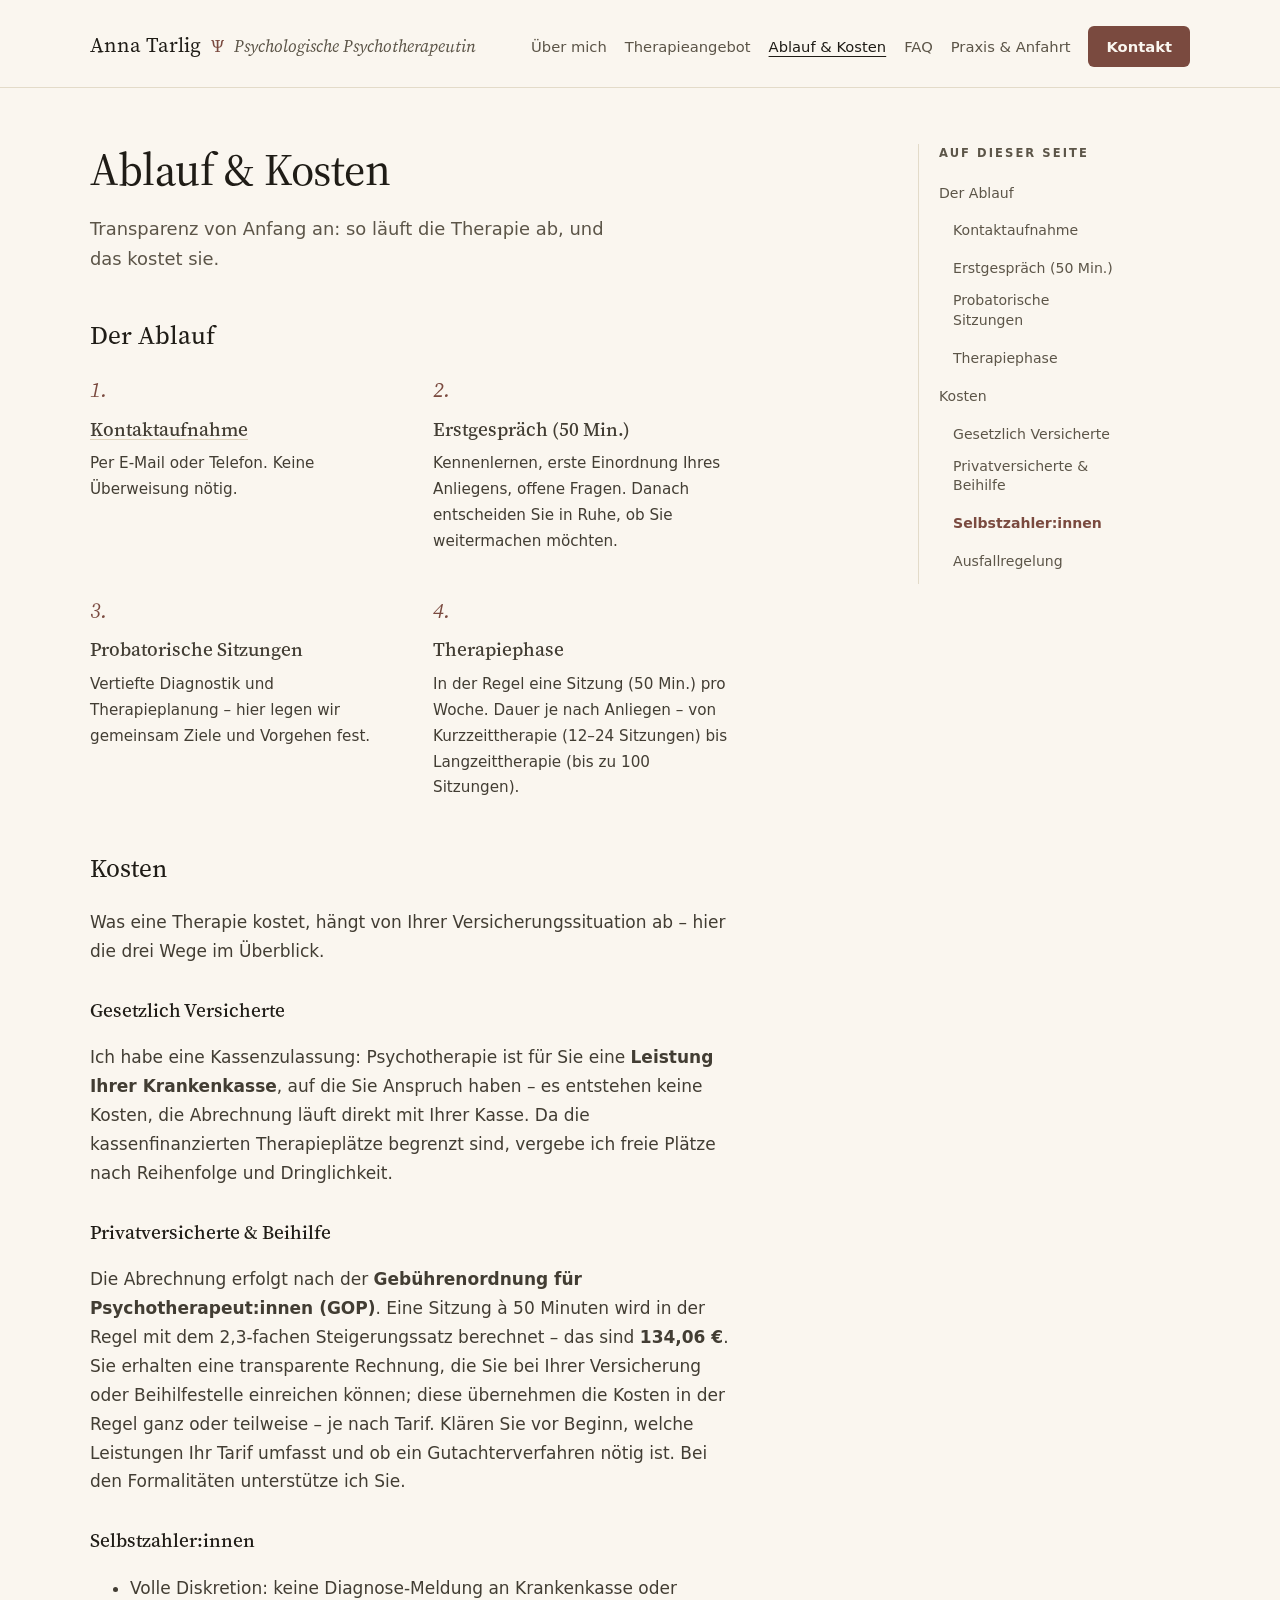
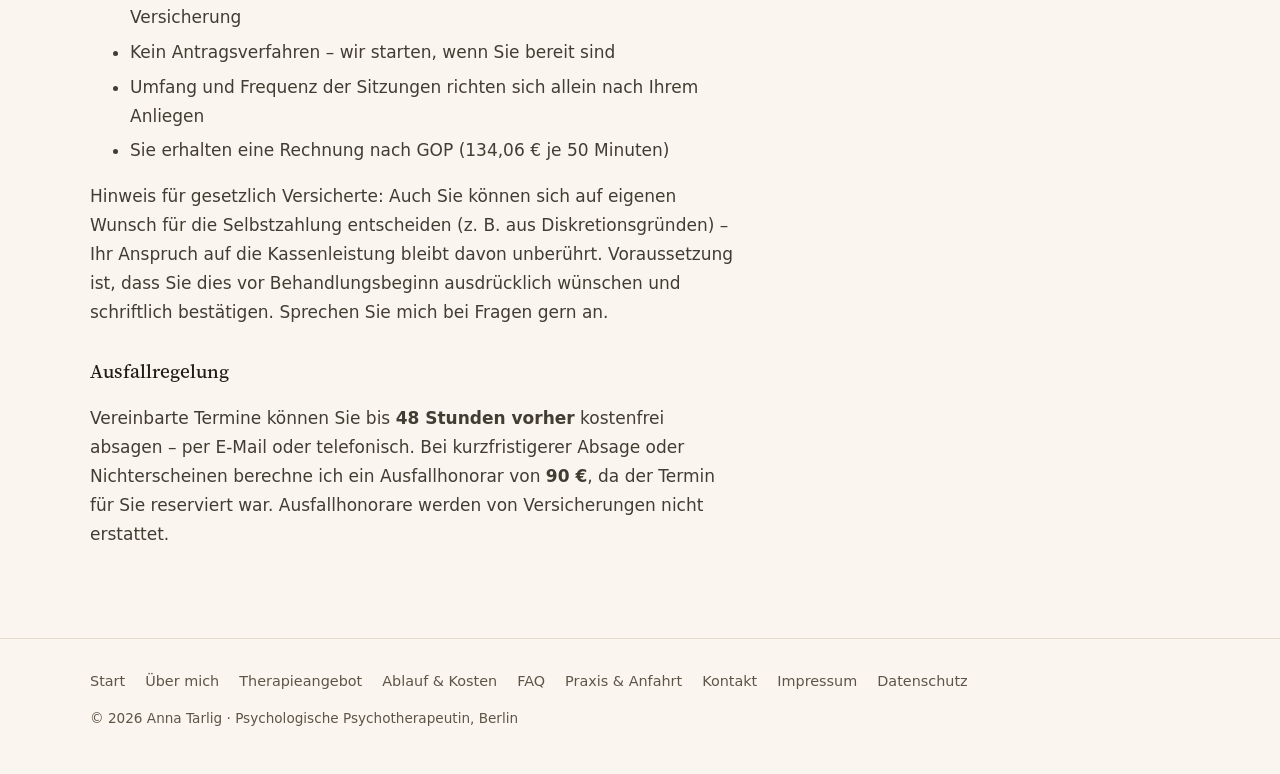
==== commit 5a4f13a6: "Deploy c287b898dd53c319f7cfb9c42b49c5050b5d9bff pragmat1c1/annatarlig-de@c287b898dd53c319f7cfb9c42b4" ====
--- a/ablauf-und-kosten/index.html
+++ b/ablauf-und-kosten/index.html
@@ -1,5 +1,5 @@
-<!DOCTYPE html><html lang="de"> <head><meta charset="utf-8"><meta name="viewport" content="width=device-width, initial-scale=1"><title>Ablauf &amp; Kosten – Anna Tarlig</title><meta name="description" content="Wie eine Psychotherapie bei Anna Tarlig abläuft – vom Erstgespräch bis zur Therapie. Kosten für gesetzlich Versicherte, Privatversicherte und Selbstzahler:innen in Berlin."><link rel="canonical" href="https://annatarlig.de/ablauf-und-kosten"><link rel="icon" href="/favicon.ico" sizes="32x32"><link rel="icon" href="/favicon.svg" type="image/svg+xml"><link rel="icon" href="/favicon-96.png" type="image/png" sizes="96x96"><link rel="apple-touch-icon" href="/apple-touch-icon.png"><link rel="preload" href="/fonts/SourceSerif4Variable-Roman.woff2" as="font" type="font/woff2" crossorigin><meta property="og:type" content="website"><meta property="og:title" content="Ablauf &amp; Kosten – Anna Tarlig"><meta property="og:description" content="Wie eine Psychotherapie bei Anna Tarlig abläuft – vom Erstgespräch bis zur Therapie. Kosten für gesetzlich Versicherte, Privatversicherte und Selbstzahler:innen in Berlin."><meta property="og:url" content="https://annatarlig.de/ablauf-und-kosten"><meta property="og:locale" content="de_DE"><script defer src="https://api.pirsch.io/pa.js" id="pianjs" data-code="5ZBsIJ00FLK5OmA7HkaPPxYURW7zita1"></script><style>@font-face{font-family:"Source Serif 4";src:url(/fonts/SourceSerif4Variable-Roman.woff2) format("woff2-variations");font-weight:200 900;font-style:normal;font-display:swap}@font-face{font-family:"Source Serif 4";src:url(/fonts/SourceSerif4Variable-Italic.woff2) format("woff2-variations");font-weight:200 900;font-style:italic;font-display:swap}:root{--bg: #faf6ef;--surface: #f3ecdf;--ink: #1f1c16;--body: #423d33;--muted: #5c5548;--line: #e3dbc9;--line-strong: #ded3bc;--accent: #7a4a3f;--accent-dark: #5f382e;--serif: "Source Serif 4", Charter, Georgia, serif;--sans: ui-sans-serif, system-ui, -apple-system, "Segoe UI", sans-serif;--radius: 6px}*{box-sizing:border-box}html,body{overflow-x:clip}body{margin:0;background:var(--bg);color:var(--ink);font-family:var(--sans);font-size:17px;line-height:1.7;-webkit-font-smoothing:antialiased;text-rendering:optimizeLegibility}img,svg{max-width:100%;display:block}a{color:var(--accent)}a:hover{color:var(--accent-dark)}h1,h2,h3{font-family:var(--serif);font-weight:450;text-wrap:balance}.container{width:min(1100px,calc(100vw - 48px));margin-inline:auto}.site-header{position:sticky;top:0;z-index:20;background:#faf6efeb;backdrop-filter:blur(14px);-webkit-backdrop-filter:blur(14px);border-bottom:1px solid var(--line)}.header-inner{display:flex;justify-content:space-between;align-items:baseline;flex-wrap:wrap;gap:12px 32px;padding:26px 0 20px}.brand{font-family:var(--serif);font-size:1.3rem;color:var(--ink);text-decoration:none}.brand-sub{color:var(--muted);font-size:1.05rem;font-style:italic}.brand-psi{color:var(--accent);font-size:1.05rem;margin:0 .35em}.site-nav{display:flex;flex-wrap:wrap;align-items:center;gap:10px 22px;font-size:.92rem}.site-nav a{color:var(--muted);text-decoration:none}.site-nav a:hover{color:var(--ink)}.site-nav a.nav-cta{background:var(--accent);color:var(--bg);padding:8px 18px;border-radius:var(--radius);font-weight:600}.site-nav a.nav-cta:hover{background:var(--accent-dark);color:var(--bg)}.nav-toggle-box,.nav-toggle{display:none}@media(max-width:720px){.header-inner{align-items:center;padding:14px 0;gap:8px 16px}.nav-toggle{display:inline-block;font-size:1.1rem;line-height:1.2;color:var(--ink);cursor:pointer;padding:8px 14px;border:1px solid var(--line-strong);border-radius:var(--radius);user-select:none;-webkit-user-select:none}.brand-sub{display:none}.nav-toggle-box{display:block;position:absolute;opacity:0;pointer-events:none}.nav-toggle-box:focus-visible~.nav-toggle{outline:2px solid var(--accent);outline-offset:2px}.site-nav{display:none;width:100%;flex-direction:column;align-items:flex-start;gap:2px;padding:4px 0 14px;font-size:1.05rem}.site-nav a{padding:9px 0}.site-nav a.nav-cta{margin-top:8px;padding:10px 22px}.nav-toggle-box:checked~.site-nav{display:flex}.steps{grid-template-columns:1fr}}.hero{padding:72px 0 64px}.hero-inner{display:flex;flex-wrap:wrap;align-items:flex-start;gap:48px 72px}.hero-text{flex:1 1 480px;min-width:0}.eyebrow{font-size:.85rem;letter-spacing:.22em;text-transform:uppercase;color:var(--accent);font-weight:600;margin:0 0 26px}.hero h1{font-size:clamp(2.4rem,5.5vw,3.6rem);line-height:1.1;letter-spacing:-.015em;margin:0 0 26px}.hero h1 em{font-style:italic;color:var(--accent)}.lede{font-size:1.15rem;color:var(--muted);max-width:30em;margin:0 0 32px}.hero-note{margin:16px 0 0;font-size:.92rem;color:var(--muted);max-width:32em}.hero-figure{flex:1 1 340px;max-width:420px;margin:0}.hero-figure img,.portrait{width:100%;height:auto;aspect-ratio:4 / 5;object-fit:cover;border-radius:12px}.hero-figure figcaption{padding-top:12px}.hero-portrait-link{position:relative;display:block}.hero-portrait-link:after{content:"Über mich →";position:absolute;right:14px;bottom:14px;background:#faf6efeb;color:var(--accent-dark);font-size:.9rem;font-weight:600;padding:7px 14px;border-radius:var(--radius);opacity:0;transform:translateY(4px);transition:opacity .18s ease,transform .18s ease;pointer-events:none}@media(hover:hover){.hero-portrait-link:hover:after{opacity:1;transform:none}}.btn{display:inline-block;padding:13px 28px;border-radius:var(--radius);font-weight:600;text-decoration:none}.btn-primary{background:var(--accent);color:var(--bg)}.btn-primary:hover{background:var(--accent-dark);color:var(--bg)}.btn-ghost{color:var(--accent);border:1px solid var(--line-strong)}.btn-ghost:hover{border-color:var(--accent);color:var(--accent-dark)}.btn-row{display:flex;flex-wrap:wrap;align-items:center;gap:14px 24px}.link-arrow{color:var(--accent);font-weight:500;text-decoration:none}.link-arrow:hover{text-decoration:underline}.section{border-top:1px solid var(--line);padding:64px 0}.section--surface{background:var(--surface);border-top:none}.section h2{font-size:2.1rem;letter-spacing:-.01em;margin:0 0 24px}.section .eyebrow{margin:0 0 10px}.section-intro{max-width:34em;color:var(--muted);font-size:1.05rem;margin:0 0 32px}.card-grid,.themes{display:grid;grid-template-columns:repeat(auto-fit,minmax(280px,1fr));column-gap:56px;margin-top:12px}@media(min-width:640px){.themes{grid-template-columns:repeat(2,1fr);max-width:880px}}.card,.theme{padding:24px 0;border-top:1px solid var(--line)}.card h3,.theme h3{font-weight:500;font-size:1.2rem;margin:0 0 6px}.card p,.theme p{margin:0;color:var(--muted);font-size:.97rem}.steps{display:grid;grid-template-columns:repeat(auto-fit,minmax(220px,1fr));gap:36px 40px;list-style:none;margin:0;padding:0;counter-reset:step}.steps li:before{counter-increment:step;content:counter(step) ".";display:block;font-family:var(--serif);font-style:italic;color:var(--accent);font-size:1.1rem;margin-bottom:8px}.steps h3{font-weight:500;font-size:1.15rem;margin:0 0 6px}.steps .step-link{color:inherit;text-decoration:underline;text-decoration-color:var(--line-strong);text-underline-offset:.18em}.steps .step-link:hover{color:var(--accent-dark);text-decoration-color:var(--accent-dark)}.steps p{margin:0;color:var(--muted);font-size:.95rem}.faq{max-width:46em}.faq details{border-top:1px solid var(--line-strong)}.faq details:last-child{border-bottom:1px solid var(--line-strong)}.faq summary{font-family:var(--serif);font-weight:500;font-size:1.1rem;padding:18px 0;cursor:pointer;list-style:none}.faq summary::-webkit-details-marker{display:none}.faq summary:hover{color:var(--accent)}.faq details p{margin:0;padding:0 0 20px;color:var(--muted);font-size:.97rem;max-width:38em}.page{padding:56px 0 72px}.page-narrow{max-width:44em}.page h1{font-size:clamp(2rem,4.5vw,2.8rem);line-height:1.15;letter-spacing:-.01em;margin:0 0 18px}.page .lede{font-size:1.12rem}.prose h2{font-size:1.6rem;margin:40px 0 14px}.prose h3{font-weight:500;font-size:1.2rem;margin:28px 0 10px}.prose p,.prose ul,.prose ol{color:var(--body);max-width:38em}.prose li{margin-bottom:6px}.note{background:var(--surface);border-radius:8px;padding:18px 22px;font-size:.95rem}.prose .steps{gap:32px 40px;margin:8px 0 12px}.prose .steps li:before{font-size:1.35rem;margin:0 0 4px}.prose .steps h3{margin:0 0 6px}.prose .steps p{margin:0}.media-row{display:grid;grid-template-columns:repeat(auto-fit,minmax(280px,1fr));gap:20px;margin:32px 0 36px}.media-row img{width:100%;height:450px;object-fit:cover;border-radius:12px}.map-tile{display:block;text-decoration:none}.map-credit{display:block;margin-top:6px;font-size:.78rem;color:var(--muted)}.media-split{display:flex;flex-wrap:wrap;align-items:center;gap:40px 72px}.media-split>div{flex:1 1 420px;min-width:0}.media-photo{flex:1 1 300px;width:100%;max-width:420px;height:auto;border-radius:12px;object-fit:cover}html{scroll-behavior:smooth}.prose h2[id],.prose h3[id]{scroll-margin-top:104px}.page-grid{display:grid;grid-template-columns:minmax(0,44em) 200px;gap:24px 80px;align-items:start}.page-grid>*{min-width:0}.toc{position:sticky;top:110px;border-left:1px solid var(--line);padding-left:20px}.toc-title{font-size:.72rem;letter-spacing:.18em;text-transform:uppercase;color:var(--muted);font-weight:600;margin:0 0 14px}.toc ul{list-style:none;margin:0;padding:0}.toc li{margin:0 0 9px}.toc li.toc-sub{padding-left:14px}.toc a{color:var(--muted);text-decoration:none;font-size:.88rem;line-height:1.4;display:inline-block}.toc a:hover{color:var(--ink)}.toc a.active{color:var(--accent);font-weight:600}@media(max-width:1080px){.toc{display:none}.page-grid{grid-template-columns:1fr}}.contact-grid{display:grid;grid-template-columns:repeat(auto-fit,minmax(260px,1fr));column-gap:56px}.contact-card{padding:24px 0;border-top:1px solid var(--line)}.contact-card h3{font-weight:500;font-size:1.2rem;margin:0 0 6px}.contact-card p{margin:0;color:var(--muted);font-size:.97rem}.footer{border-top:1px solid var(--line)}.footer-inner{padding:30px 0 44px;display:flex;flex-direction:column;gap:14px;color:var(--muted);font-size:.9rem}.footer-copy{font-size:.85rem}.footer-links{display:flex;flex-wrap:wrap;gap:8px 20px}.footer a{color:var(--muted);text-decoration:none}.footer a:hover{color:var(--ink)}@media(max-width:640px){.hero{padding:48px 0 40px}.section{padding:48px 0}.page{padding:40px 0 56px}}
-</style></head> <body> <header class="site-header"> <div class="container header-inner"> <input type="checkbox" id="nav-toggle" class="nav-toggle-box" aria-label="Menü öffnen"> <a class="brand" href="/" aria-label="Anna Tarlig – Startseite">Anna Tarlig<span class="brand-psi" aria-hidden="true"> Ψ </span><span class="brand-sub">Psychologische Psychotherapeutin</span></a> <label for="nav-toggle" class="nav-toggle" aria-label="Menü">☰</label> <nav class="site-nav" aria-label="Hauptnavigation"> <a href="/"> Start </a><a href="/ueber-mich"> Über mich </a><a href="/therapieangebot"> Therapieangebot </a><a href="/ablauf-und-kosten"> Ablauf &amp; Kosten </a><a href="/faq"> FAQ </a><a href="/anfahrt"> Praxis &amp; Anfahrt </a><a href="/kontakt" class="nav-cta"> Kontakt </a> </nav> </div> </header> <main>  <div class="container page page-grid"> <div class="page-narrow"> <h1>Ablauf & Kosten</h1> <p class="lede">
+<!DOCTYPE html><html lang="de"> <head><meta charset="utf-8"><meta name="viewport" content="width=device-width, initial-scale=1"><title>Ablauf &amp; Kosten – Anna Tarlig</title><meta name="description" content="Wie eine Psychotherapie bei Anna Tarlig abläuft – vom Erstgespräch bis zur Therapie. Kosten für gesetzlich Versicherte, Privatversicherte und Selbstzahler:innen in Berlin."><link rel="canonical" href="https://annatarlig.de/ablauf-und-kosten"><link rel="icon" href="/favicon.ico" sizes="32x32"><link rel="icon" href="/favicon.svg" type="image/svg+xml"><link rel="icon" href="/favicon-96.png" type="image/png" sizes="96x96"><link rel="apple-touch-icon" href="/apple-touch-icon.png"><link rel="preload" href="/fonts/SourceSerif4Variable-Roman.woff2" as="font" type="font/woff2" crossorigin><meta property="og:type" content="website"><meta property="og:title" content="Ablauf &amp; Kosten – Anna Tarlig"><meta property="og:description" content="Wie eine Psychotherapie bei Anna Tarlig abläuft – vom Erstgespräch bis zur Therapie. Kosten für gesetzlich Versicherte, Privatversicherte und Selbstzahler:innen in Berlin."><meta property="og:url" content="https://annatarlig.de/ablauf-und-kosten"><meta property="og:locale" content="de_DE"><script defer src="https://api.pirsch.io/pa.js" id="pianjs" data-code="5ZBsIJ00FLK5OmA7HkaPPxYURW7zita1"></script><style>@font-face{font-family:"Source Serif 4";src:url(/fonts/SourceSerif4Variable-Roman.woff2) format("woff2-variations");font-weight:200 900;font-style:normal;font-display:swap}@font-face{font-family:"Source Serif 4";src:url(/fonts/SourceSerif4Variable-Italic.woff2) format("woff2-variations");font-weight:200 900;font-style:italic;font-display:swap}:root{--bg: #faf6ef;--surface: #f3ecdf;--ink: #1f1c16;--body: #423d33;--muted: #5c5548;--line: #e3dbc9;--line-strong: #ded3bc;--accent: #7a4a3f;--accent-dark: #5f382e;--serif: "Source Serif 4", Charter, Georgia, serif;--sans: ui-sans-serif, system-ui, -apple-system, "Segoe UI", sans-serif;--radius: 6px}*{box-sizing:border-box}html,body{overflow-x:clip}body{margin:0;background:var(--bg);color:var(--ink);font-family:var(--sans);font-size:17px;line-height:1.7;-webkit-font-smoothing:antialiased;text-rendering:optimizeLegibility}img,svg{max-width:100%;display:block}a{color:var(--accent)}a:hover{color:var(--accent-dark)}h1,h2,h3{font-family:var(--serif);font-weight:450;text-wrap:balance}.container{width:min(1100px,calc(100vw - 48px));margin-inline:auto}.site-header{position:sticky;top:0;z-index:20;background:#faf6efeb;backdrop-filter:blur(14px);-webkit-backdrop-filter:blur(14px);border-bottom:1px solid var(--line)}.header-inner{display:flex;justify-content:space-between;align-items:baseline;flex-wrap:wrap;gap:12px 24px;padding:26px 0 20px}.brand{font-family:var(--serif);font-size:1.3rem;color:var(--ink);text-decoration:none}.brand-sub{color:var(--muted);font-size:1.05rem;font-style:italic}.brand-psi{color:var(--accent);font-size:1.05rem;margin:0 .35em}@media(max-width:1079px){.brand-sub{display:none}}@media(hover:hover){.brand:hover .brand-name{text-decoration:underline;text-decoration-thickness:1px;text-underline-offset:4px}}.site-nav{display:flex;flex-wrap:wrap;align-items:center;gap:10px 18px;font-size:.92rem}.site-nav a{color:var(--muted);text-decoration:none}.site-nav a:not(.nav-cta)[aria-current=page]{color:var(--ink);text-decoration:underline;text-decoration-thickness:1px;text-underline-offset:4px}@media(hover:hover){.site-nav a:not(.nav-cta):hover{color:var(--ink);text-decoration:underline;text-decoration-thickness:1px;text-underline-offset:4px}}.site-nav a.nav-cta{background:var(--accent);color:var(--bg);padding:8px 18px;border-radius:var(--radius);font-weight:600}.site-nav a.nav-cta:hover{background:var(--accent-dark);color:var(--bg)}.nav-toggle-box,.nav-toggle{display:none}@media(max-width:720px){.header-inner{align-items:center;padding:14px 0;gap:8px 16px}.nav-toggle{display:inline-block;font-size:1.1rem;line-height:1.2;color:var(--ink);cursor:pointer;padding:8px 14px;border:1px solid var(--line-strong);border-radius:var(--radius);user-select:none;-webkit-user-select:none}.nav-toggle-box{display:block;position:absolute;opacity:0;pointer-events:none}.nav-toggle-box:focus-visible~.nav-toggle{outline:2px solid var(--accent);outline-offset:2px}.site-nav{display:none;width:100%;flex-direction:column;align-items:flex-start;gap:2px;padding:4px 0 14px;font-size:1.05rem}.site-nav a{padding:9px 0}.site-nav a.nav-cta{margin-top:8px;padding:10px 22px}.nav-toggle-box:checked~.site-nav{display:flex}.steps{grid-template-columns:1fr}}.hero{padding:72px 0 64px}.hero-inner{display:flex;flex-wrap:wrap;align-items:flex-start;gap:48px 72px}.hero-text{flex:1 1 480px;min-width:0}.eyebrow{font-size:.85rem;letter-spacing:.22em;text-transform:uppercase;color:var(--accent);font-weight:600;margin:0 0 26px}.hero h1{font-size:clamp(2.4rem,5.5vw,3.6rem);line-height:1.1;letter-spacing:-.015em;margin:0 0 26px}.hero h1 em{font-style:italic;color:var(--accent)}.lede{font-size:1.15rem;color:var(--muted);max-width:30em;margin:0 0 32px}.hero-note{margin:16px 0 0;font-size:.92rem;color:var(--muted);max-width:32em}.hero-figure{flex:1 1 340px;max-width:420px;margin:0}.hero-figure img,.portrait{width:100%;height:auto;aspect-ratio:4 / 5;object-fit:cover;border-radius:12px}.hero-figure figcaption{padding-top:12px}.hero-portrait-link{position:relative;display:block}.hero-portrait-link:after{content:"Über mich →";position:absolute;right:14px;bottom:14px;background:#faf6efeb;color:var(--accent-dark);font-size:.9rem;font-weight:600;padding:7px 14px;border-radius:var(--radius);opacity:0;transform:translateY(4px);transition:opacity .18s ease,transform .18s ease;pointer-events:none}@media(hover:hover){.hero-portrait-link:hover:after{opacity:1;transform:none}}.btn{display:inline-block;padding:13px 28px;border-radius:var(--radius);font-weight:600;text-decoration:none}.btn-primary{background:var(--accent);color:var(--bg)}.btn-primary:hover{background:var(--accent-dark);color:var(--bg)}.btn-ghost{color:var(--accent);border:1px solid var(--line-strong)}.btn-ghost:hover{border-color:var(--accent);color:var(--accent-dark)}.btn-row{display:flex;flex-wrap:wrap;align-items:center;gap:14px 24px}.link-arrow{color:var(--accent);font-weight:500;text-decoration:none}.link-arrow:hover{text-decoration:underline}.section{border-top:1px solid var(--line);padding:64px 0}.section--surface{background:var(--surface);border-top:none}.section h2{font-size:2.1rem;letter-spacing:-.01em;margin:0 0 24px}.section .eyebrow{margin:0 0 10px}.section-intro{max-width:34em;color:var(--muted);font-size:1.05rem;margin:0 0 32px}.card-grid,.themes{display:grid;grid-template-columns:repeat(auto-fit,minmax(280px,1fr));column-gap:56px;margin-top:12px}@media(min-width:640px){.themes{grid-template-columns:repeat(2,1fr);max-width:880px}}.card,.theme{padding:24px 0;border-top:1px solid var(--line)}.card h3,.theme h3{font-weight:500;font-size:1.2rem;margin:0 0 6px}.card p,.theme p{margin:0;color:var(--muted);font-size:.97rem}.steps{display:grid;grid-template-columns:repeat(auto-fit,minmax(220px,1fr));gap:36px 40px;list-style:none;margin:0;padding:0;counter-reset:step}.steps li:before{counter-increment:step;content:counter(step) ".";display:block;font-family:var(--serif);font-style:italic;color:var(--accent);font-size:1.1rem;margin-bottom:8px}.steps h3{font-weight:500;font-size:1.15rem;margin:0 0 6px}.steps .step-link{color:inherit;text-decoration:underline;text-decoration-color:var(--line-strong);text-underline-offset:.18em}.steps .step-link:hover{color:var(--accent-dark);text-decoration-color:var(--accent-dark)}.steps p{margin:0;color:var(--muted);font-size:.95rem}.faq{max-width:46em}.faq details{border-top:1px solid var(--line-strong)}.faq details:last-child{border-bottom:1px solid var(--line-strong)}.faq summary{font-family:var(--serif);font-weight:500;font-size:1.1rem;padding:18px 0;cursor:pointer;list-style:none}.faq summary::-webkit-details-marker{display:none}.faq summary:hover{color:var(--accent)}.faq details p{margin:0;padding:0 0 20px;color:var(--muted);font-size:.97rem;max-width:38em}.page{padding:56px 0 72px}.page-narrow{max-width:44em}.page h1{font-size:clamp(2rem,4.5vw,2.8rem);line-height:1.15;letter-spacing:-.01em;margin:0 0 18px}.page .lede{font-size:1.12rem}.prose h2{font-size:1.6rem;margin:40px 0 14px}.prose h3{font-weight:500;font-size:1.2rem;margin:28px 0 10px}.prose p,.prose ul,.prose ol{color:var(--body);max-width:38em}.prose li{margin-bottom:6px}.note{background:var(--surface);border-radius:8px;padding:18px 22px;font-size:.95rem}.prose .steps{gap:32px 40px;margin:8px 0 12px}.prose .steps li:before{font-size:1.35rem;margin:0 0 4px}.prose .steps h3{margin:0 0 6px}.prose .steps p{margin:0}.media-row{display:grid;grid-template-columns:repeat(auto-fit,minmax(280px,1fr));gap:20px;margin:32px 0 36px}.media-row img{width:100%;height:450px;object-fit:cover;border-radius:12px}.map-tile{display:block;text-decoration:none}.map-credit{display:block;margin-top:6px;font-size:.78rem;color:var(--muted)}.media-split{display:flex;flex-wrap:wrap;align-items:center;gap:40px 72px}.media-split>div{flex:1 1 420px;min-width:0}.media-photo{flex:1 1 300px;width:100%;max-width:420px;height:auto;border-radius:12px;object-fit:cover}html{scroll-behavior:smooth}.prose h2[id],.prose h3[id]{scroll-margin-top:104px}.page-grid{display:grid;grid-template-columns:minmax(0,44em) 200px;gap:24px 80px;align-items:start}.page-grid>*{min-width:0}.toc{position:sticky;top:110px;border-left:1px solid var(--line);padding-left:20px}.toc-title{font-size:.72rem;letter-spacing:.18em;text-transform:uppercase;color:var(--muted);font-weight:600;margin:0 0 14px}.toc ul{list-style:none;margin:0;padding:0}.toc li{margin:0 0 9px}.toc li.toc-sub{padding-left:14px}.toc a{color:var(--muted);text-decoration:none;font-size:.88rem;line-height:1.4;display:inline-block}.toc a:hover{color:var(--ink)}.toc a.active{color:var(--accent);font-weight:600}@media(max-width:1080px){.toc{display:none}.page-grid{grid-template-columns:1fr}}.contact-grid{display:grid;grid-template-columns:repeat(auto-fit,minmax(260px,1fr));column-gap:56px}.contact-card{padding:24px 0;border-top:1px solid var(--line)}.contact-card h3{font-weight:500;font-size:1.2rem;margin:0 0 6px}.contact-card p{margin:0;color:var(--muted);font-size:.97rem}.footer{border-top:1px solid var(--line)}.footer-inner{padding:30px 0 44px;display:flex;flex-direction:column;gap:14px;color:var(--muted);font-size:.9rem}.footer-copy{font-size:.85rem}.footer-links{display:flex;flex-wrap:wrap;gap:8px 20px}.footer a{color:var(--muted);text-decoration:none}.footer a:hover{color:var(--ink)}@media(max-width:640px){.hero{padding:48px 0 40px}.section{padding:48px 0}.page{padding:40px 0 56px}}
+</style></head> <body> <header class="site-header"> <div class="container header-inner"> <input type="checkbox" id="nav-toggle" class="nav-toggle-box" aria-label="Menü öffnen"> <a class="brand" href="/" aria-label="Anna Tarlig – Startseite"><span class="brand-name">Anna Tarlig</span><span class="brand-psi" aria-hidden="true"> Ψ </span><span class="brand-sub">Psychologische Psychotherapeutin</span></a> <label for="nav-toggle" class="nav-toggle" aria-label="Menü">☰</label> <nav class="site-nav" aria-label="Hauptnavigation"> <a href="/ueber-mich"> Über mich </a><a href="/therapieangebot"> Therapieangebot </a><a href="/ablauf-und-kosten" aria-current="page"> Ablauf &amp; Kosten </a><a href="/faq"> FAQ </a><a href="/anfahrt"> Praxis &amp; Anfahrt </a><a href="/kontakt" class="nav-cta"> Kontakt </a> </nav> </div> </header> <main>  <div class="container page page-grid"> <div class="page-narrow"> <h1>Ablauf & Kosten</h1> <p class="lede">
 Transparenz von Anfang an: so läuft die Therapie ab, und das kostet sie.
 </p> <div class="prose"> <h2>Der Ablauf</h2> <ol class="steps"> <li> <h3><a href="/kontakt" class="step-link">Kontaktaufnahme</a></h3> <p>Per E-Mail oder Telefon. Keine Überweisung nötig.</p> </li> <li> <h3>Erstgespräch (50 Min.)</h3> <p>
 Kennenlernen, erste Einordnung Ihres Anliegens, offene Fragen. Danach
@@ -40,4 +40,4 @@
           Absage oder Nichterscheinen berechne ich ein Ausfallhonorar von
 <strong>90&nbsp;€</strong>, da der Termin für Sie reserviert war.
           Ausfallhonorare werden von Versicherungen nicht erstattet.
-</p> </div> </div> <aside class="toc" aria-label="Auf dieser Seite" hidden> <p class="toc-title">Auf dieser Seite</p> <nav><ul></ul></nav> </aside> <script type="module">const r=document.querySelector(".toc"),i=r?.querySelector("ul"),n=Array.from(document.querySelectorAll(".prose h2, .prose h3"));if(r&&i&&n.length>=3){const l=e=>e.toLowerCase().replace(/ä/g,"ae").replace(/ö/g,"oe").replace(/ü/g,"ue").replace(/ß/g,"ss").replace(/[^a-z0-9]+/g,"-").replace(/^-+|-+$/g,""),a=new Set,s=new Map;for(const e of n){if(!e.id){let c=l(e.textContent??"abschnitt")||"abschnitt";for(;a.has(c);)c+="-x";e.id=c}a.add(e.id);const t=document.createElement("li");e.tagName==="H3"&&(t.className="toc-sub");const o=document.createElement("a");o.href=`#${e.id}`,o.textContent=e.textContent,t.appendChild(o),i.appendChild(t),s.set(e,o)}r.hidden=!1;const d=new IntersectionObserver(e=>{for(const t of e)t.isIntersecting&&(s.forEach(o=>o.classList.remove("active")),s.get(t.target)?.classList.add("active"))},{rootMargin:"0px 0px -75% 0px"});n.forEach(e=>d.observe(e))}</script> </div>  </main> <footer class="footer"> <div class="container footer-inner"> <nav class="footer-links" aria-label="Seitenübersicht"> <a href="/ueber-mich">Über mich</a> <a href="/therapieangebot">Therapieangebot</a> <a href="/ablauf-und-kosten">Ablauf &amp; Kosten</a> <a href="/faq">FAQ</a> <a href="/anfahrt">Praxis &amp; Anfahrt</a> <a href="/kontakt">Kontakt</a> <a href="/impressum">Impressum</a> <a href="/datenschutz">Datenschutz</a> </nav> <span class="footer-copy">&copy; 2026 Anna Tarlig · Psychologische Psychotherapeutin, Berlin</span> </div> </footer> </body></html>+</p> </div> </div> <aside class="toc" aria-label="Auf dieser Seite" hidden> <p class="toc-title">Auf dieser Seite</p> <nav><ul></ul></nav> </aside> <script type="module">const r=document.querySelector(".toc"),i=r?.querySelector("ul"),n=Array.from(document.querySelectorAll(".prose h2, .prose h3"));if(r&&i&&n.length>=3){const l=e=>e.toLowerCase().replace(/ä/g,"ae").replace(/ö/g,"oe").replace(/ü/g,"ue").replace(/ß/g,"ss").replace(/[^a-z0-9]+/g,"-").replace(/^-+|-+$/g,""),a=new Set,s=new Map;for(const e of n){if(!e.id){let c=l(e.textContent??"abschnitt")||"abschnitt";for(;a.has(c);)c+="-x";e.id=c}a.add(e.id);const t=document.createElement("li");e.tagName==="H3"&&(t.className="toc-sub");const o=document.createElement("a");o.href=`#${e.id}`,o.textContent=e.textContent,t.appendChild(o),i.appendChild(t),s.set(e,o)}r.hidden=!1;const d=new IntersectionObserver(e=>{for(const t of e)t.isIntersecting&&(s.forEach(o=>o.classList.remove("active")),s.get(t.target)?.classList.add("active"))},{rootMargin:"0px 0px -75% 0px"});n.forEach(e=>d.observe(e))}</script> </div>  </main> <footer class="footer"> <div class="container footer-inner"> <nav class="footer-links" aria-label="Seitenübersicht"> <a href="/">Start</a> <a href="/ueber-mich">Über mich</a> <a href="/therapieangebot">Therapieangebot</a> <a href="/ablauf-und-kosten">Ablauf &amp; Kosten</a> <a href="/faq">FAQ</a> <a href="/anfahrt">Praxis &amp; Anfahrt</a> <a href="/kontakt">Kontakt</a> <a href="/impressum">Impressum</a> <a href="/datenschutz">Datenschutz</a> </nav> <span class="footer-copy">&copy; 2026 Anna Tarlig · Psychologische Psychotherapeutin, Berlin</span> </div> </footer> </body></html>
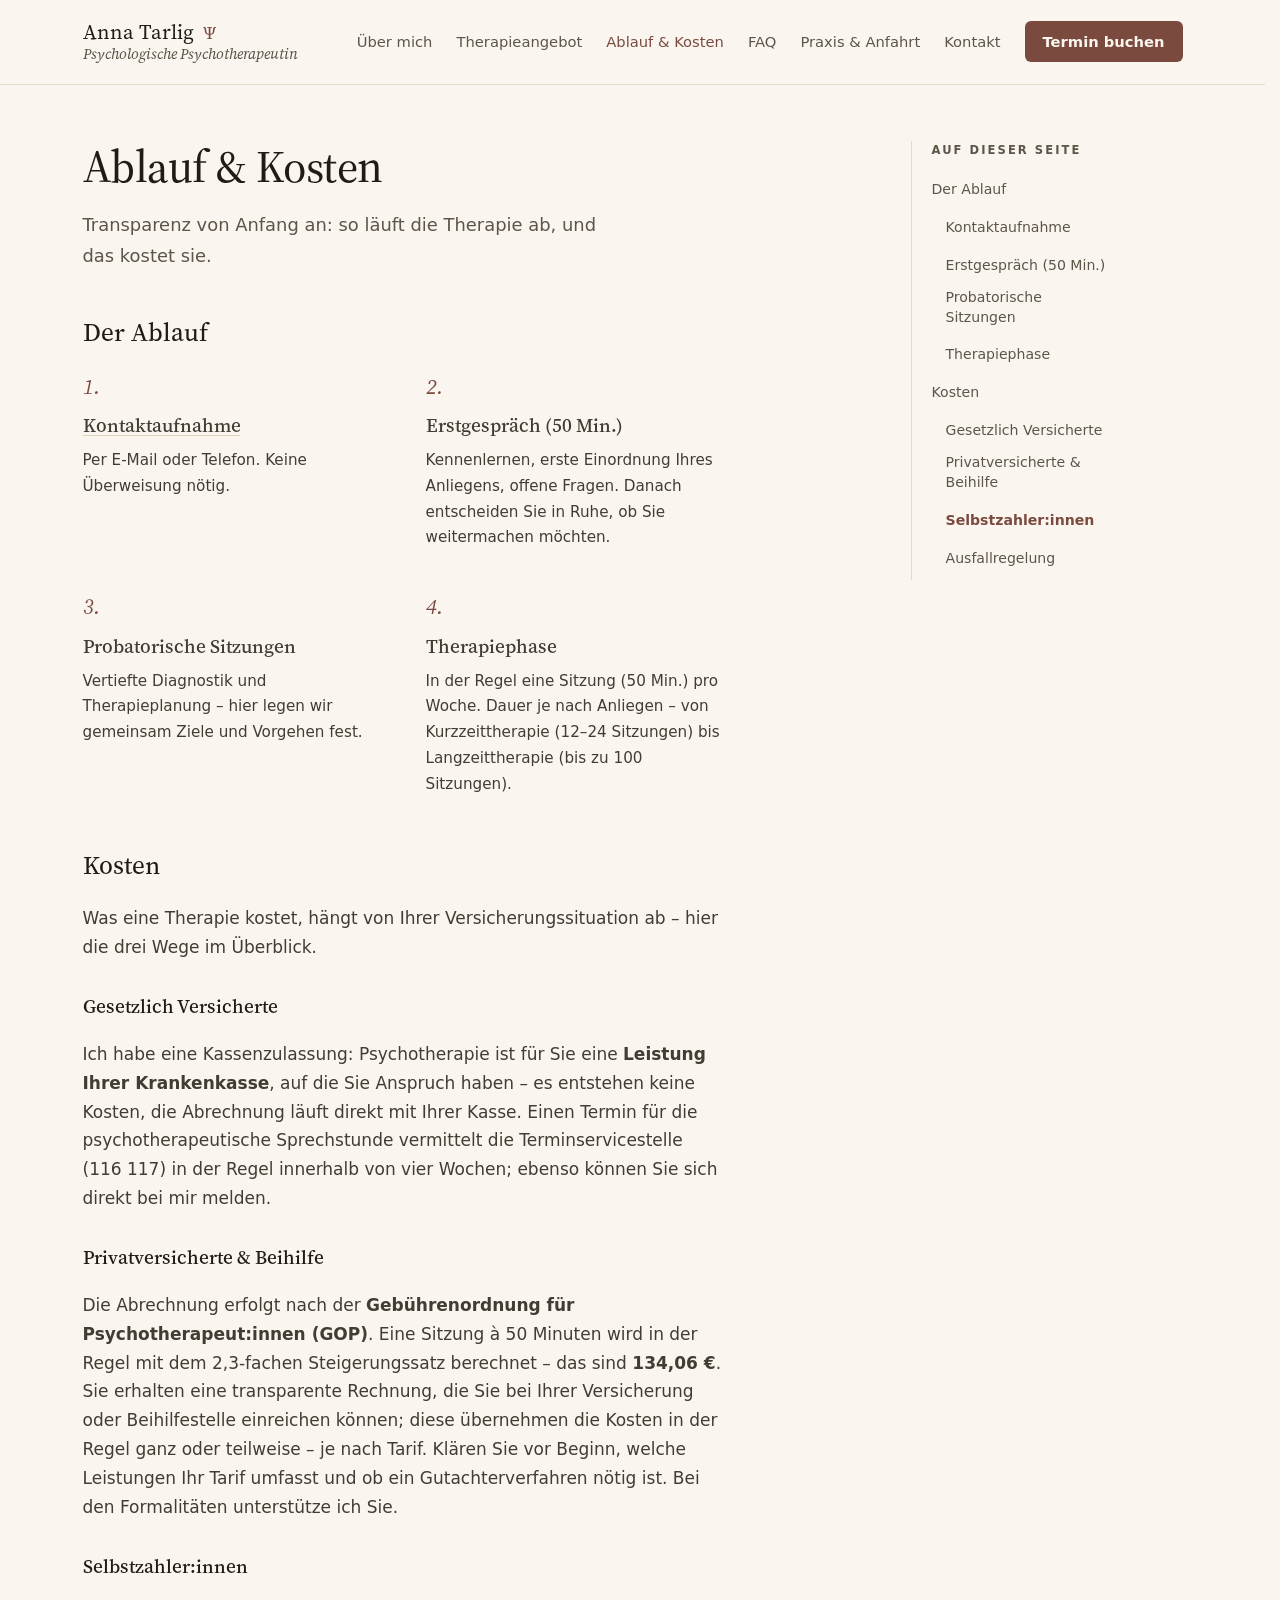
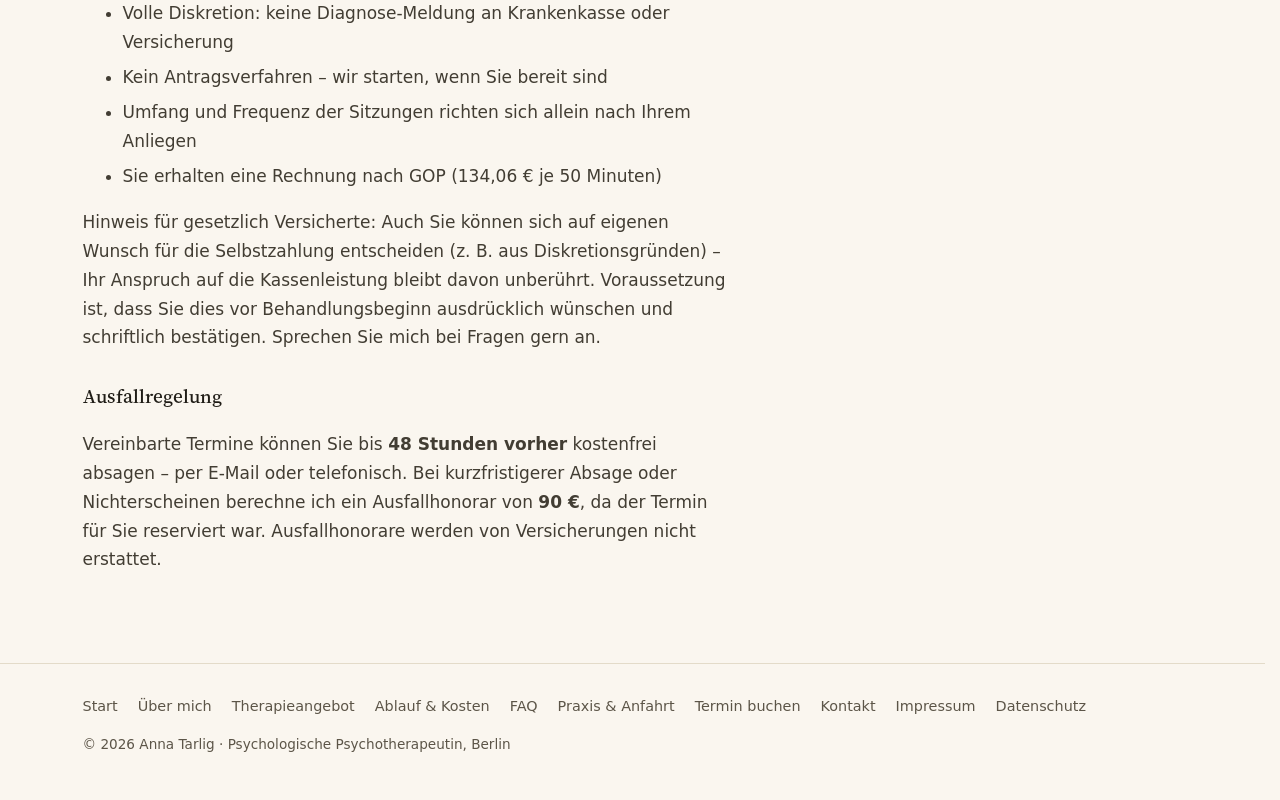
==== commit 0cc8900e: "Deploy a0cf12b760f79c05a19e8d2e34baf1c721577697 pragmat1c1/annatarlig-de@a0cf12b760f79c05a19e8d2e34b" ====
--- a/ablauf-und-kosten/index.html
+++ b/ablauf-und-kosten/index.html
@@ -1,5 +1,5 @@
-<!DOCTYPE html><html lang="de"> <head><meta charset="utf-8"><meta name="viewport" content="width=device-width, initial-scale=1"><title>Ablauf &amp; Kosten – Anna Tarlig</title><meta name="description" content="Wie eine Psychotherapie bei Anna Tarlig abläuft – vom Erstgespräch bis zur Therapie. Kosten für gesetzlich Versicherte, Privatversicherte und Selbstzahler:innen in Berlin."><link rel="canonical" href="https://annatarlig.de/ablauf-und-kosten"><link rel="icon" href="/favicon.ico" sizes="32x32"><link rel="icon" href="/favicon.svg" type="image/svg+xml"><link rel="icon" href="/favicon-96.png" type="image/png" sizes="96x96"><link rel="apple-touch-icon" href="/apple-touch-icon.png"><link rel="preload" href="/fonts/SourceSerif4Variable-Roman.woff2" as="font" type="font/woff2" crossorigin><meta property="og:type" content="website"><meta property="og:title" content="Ablauf &amp; Kosten – Anna Tarlig"><meta property="og:description" content="Wie eine Psychotherapie bei Anna Tarlig abläuft – vom Erstgespräch bis zur Therapie. Kosten für gesetzlich Versicherte, Privatversicherte und Selbstzahler:innen in Berlin."><meta property="og:url" content="https://annatarlig.de/ablauf-und-kosten"><meta property="og:locale" content="de_DE"><script defer src="https://api.pirsch.io/pa.js" id="pianjs" data-code="5ZBsIJ00FLK5OmA7HkaPPxYURW7zita1"></script><style>@font-face{font-family:"Source Serif 4";src:url(/fonts/SourceSerif4Variable-Roman.woff2) format("woff2-variations");font-weight:200 900;font-style:normal;font-display:swap}@font-face{font-family:"Source Serif 4";src:url(/fonts/SourceSerif4Variable-Italic.woff2) format("woff2-variations");font-weight:200 900;font-style:italic;font-display:swap}:root{--bg: #faf6ef;--surface: #f3ecdf;--ink: #1f1c16;--body: #423d33;--muted: #5c5548;--line: #e3dbc9;--line-strong: #ded3bc;--accent: #7a4a3f;--accent-dark: #5f382e;--serif: "Source Serif 4", Charter, Georgia, serif;--sans: ui-sans-serif, system-ui, -apple-system, "Segoe UI", sans-serif;--radius: 6px}*{box-sizing:border-box}html,body{overflow-x:clip}body{margin:0;background:var(--bg);color:var(--ink);font-family:var(--sans);font-size:17px;line-height:1.7;-webkit-font-smoothing:antialiased;text-rendering:optimizeLegibility}img,svg{max-width:100%;display:block}a{color:var(--accent)}a:hover{color:var(--accent-dark)}h1,h2,h3{font-family:var(--serif);font-weight:450;text-wrap:balance}.container{width:min(1100px,calc(100vw - 48px));margin-inline:auto}.site-header{position:sticky;top:0;z-index:20;background:#faf6efeb;backdrop-filter:blur(14px);-webkit-backdrop-filter:blur(14px);border-bottom:1px solid var(--line)}.header-inner{display:flex;justify-content:space-between;align-items:baseline;flex-wrap:wrap;gap:12px 24px;padding:26px 0 20px}.brand{font-family:var(--serif);font-size:1.3rem;color:var(--ink);text-decoration:none}.brand-sub{color:var(--muted);font-size:1.05rem;font-style:italic}.brand-psi{color:var(--accent);font-size:1.05rem;margin:0 .35em}@media(max-width:1079px){.brand-sub{display:none}}@media(hover:hover){.brand:hover .brand-name{text-decoration:underline;text-decoration-thickness:1px;text-underline-offset:4px}}.site-nav{display:flex;flex-wrap:wrap;align-items:center;gap:10px 18px;font-size:.92rem}.site-nav a{color:var(--muted);text-decoration:none}.site-nav a:not(.nav-cta)[aria-current=page]{color:var(--ink);text-decoration:underline;text-decoration-thickness:1px;text-underline-offset:4px}@media(hover:hover){.site-nav a:not(.nav-cta):hover{color:var(--ink);text-decoration:underline;text-decoration-thickness:1px;text-underline-offset:4px}}.site-nav a.nav-cta{background:var(--accent);color:var(--bg);padding:8px 18px;border-radius:var(--radius);font-weight:600}.site-nav a.nav-cta:hover{background:var(--accent-dark);color:var(--bg)}.nav-toggle-box,.nav-toggle{display:none}@media(max-width:720px){.header-inner{align-items:center;padding:14px 0;gap:8px 16px}.nav-toggle{display:inline-block;font-size:1.1rem;line-height:1.2;color:var(--ink);cursor:pointer;padding:8px 14px;border:1px solid var(--line-strong);border-radius:var(--radius);user-select:none;-webkit-user-select:none}.nav-toggle-box{display:block;position:absolute;opacity:0;pointer-events:none}.nav-toggle-box:focus-visible~.nav-toggle{outline:2px solid var(--accent);outline-offset:2px}.site-nav{display:none;width:100%;flex-direction:column;align-items:flex-start;gap:2px;padding:4px 0 14px;font-size:1.05rem}.site-nav a{padding:9px 0}.site-nav a.nav-cta{margin-top:8px;padding:10px 22px}.nav-toggle-box:checked~.site-nav{display:flex}.steps{grid-template-columns:1fr}}.hero{padding:72px 0 64px}.hero-inner{display:flex;flex-wrap:wrap;align-items:flex-start;gap:48px 72px}.hero-text{flex:1 1 480px;min-width:0}.eyebrow{font-size:.85rem;letter-spacing:.22em;text-transform:uppercase;color:var(--accent);font-weight:600;margin:0 0 26px}.hero h1{font-size:clamp(2.4rem,5.5vw,3.6rem);line-height:1.1;letter-spacing:-.015em;margin:0 0 26px}.hero h1 em{font-style:italic;color:var(--accent)}.lede{font-size:1.15rem;color:var(--muted);max-width:30em;margin:0 0 32px}.hero-note{margin:16px 0 0;font-size:.92rem;color:var(--muted);max-width:32em}.hero-figure{flex:1 1 340px;max-width:420px;margin:0}.hero-figure img,.portrait{width:100%;height:auto;aspect-ratio:4 / 5;object-fit:cover;border-radius:12px}.hero-figure figcaption{padding-top:12px}.hero-portrait-link{position:relative;display:block}.hero-portrait-link:after{content:"Über mich →";position:absolute;right:14px;bottom:14px;background:#faf6efeb;color:var(--accent-dark);font-size:.9rem;font-weight:600;padding:7px 14px;border-radius:var(--radius);opacity:0;transform:translateY(4px);transition:opacity .18s ease,transform .18s ease;pointer-events:none}@media(hover:hover){.hero-portrait-link:hover:after{opacity:1;transform:none}}.btn{display:inline-block;padding:13px 28px;border-radius:var(--radius);font-weight:600;text-decoration:none}.btn-primary{background:var(--accent);color:var(--bg)}.btn-primary:hover{background:var(--accent-dark);color:var(--bg)}.btn-ghost{color:var(--accent);border:1px solid var(--line-strong)}.btn-ghost:hover{border-color:var(--accent);color:var(--accent-dark)}.btn-row{display:flex;flex-wrap:wrap;align-items:center;gap:14px 24px}.link-arrow{color:var(--accent);font-weight:500;text-decoration:none}.link-arrow:hover{text-decoration:underline}.section{border-top:1px solid var(--line);padding:64px 0}.section--surface{background:var(--surface);border-top:none}.section h2{font-size:2.1rem;letter-spacing:-.01em;margin:0 0 24px}.section .eyebrow{margin:0 0 10px}.section-intro{max-width:34em;color:var(--muted);font-size:1.05rem;margin:0 0 32px}.card-grid,.themes{display:grid;grid-template-columns:repeat(auto-fit,minmax(280px,1fr));column-gap:56px;margin-top:12px}@media(min-width:640px){.themes{grid-template-columns:repeat(2,1fr);max-width:880px}}.card,.theme{padding:24px 0;border-top:1px solid var(--line)}.card h3,.theme h3{font-weight:500;font-size:1.2rem;margin:0 0 6px}.card p,.theme p{margin:0;color:var(--muted);font-size:.97rem}.steps{display:grid;grid-template-columns:repeat(auto-fit,minmax(220px,1fr));gap:36px 40px;list-style:none;margin:0;padding:0;counter-reset:step}.steps li:before{counter-increment:step;content:counter(step) ".";display:block;font-family:var(--serif);font-style:italic;color:var(--accent);font-size:1.1rem;margin-bottom:8px}.steps h3{font-weight:500;font-size:1.15rem;margin:0 0 6px}.steps .step-link{color:inherit;text-decoration:underline;text-decoration-color:var(--line-strong);text-underline-offset:.18em}.steps .step-link:hover{color:var(--accent-dark);text-decoration-color:var(--accent-dark)}.steps p{margin:0;color:var(--muted);font-size:.95rem}.faq{max-width:46em}.faq details{border-top:1px solid var(--line-strong)}.faq details:last-child{border-bottom:1px solid var(--line-strong)}.faq summary{font-family:var(--serif);font-weight:500;font-size:1.1rem;padding:18px 0;cursor:pointer;list-style:none}.faq summary::-webkit-details-marker{display:none}.faq summary:hover{color:var(--accent)}.faq details p{margin:0;padding:0 0 20px;color:var(--muted);font-size:.97rem;max-width:38em}.page{padding:56px 0 72px}.page-narrow{max-width:44em}.page h1{font-size:clamp(2rem,4.5vw,2.8rem);line-height:1.15;letter-spacing:-.01em;margin:0 0 18px}.page .lede{font-size:1.12rem}.prose h2{font-size:1.6rem;margin:40px 0 14px}.prose h3{font-weight:500;font-size:1.2rem;margin:28px 0 10px}.prose p,.prose ul,.prose ol{color:var(--body);max-width:38em}.prose li{margin-bottom:6px}.note{background:var(--surface);border-radius:8px;padding:18px 22px;font-size:.95rem}.prose .steps{gap:32px 40px;margin:8px 0 12px}.prose .steps li:before{font-size:1.35rem;margin:0 0 4px}.prose .steps h3{margin:0 0 6px}.prose .steps p{margin:0}.media-row{display:grid;grid-template-columns:repeat(auto-fit,minmax(280px,1fr));gap:20px;margin:32px 0 36px}.media-row img{width:100%;height:450px;object-fit:cover;border-radius:12px}.map-tile{display:block;text-decoration:none}.map-credit{display:block;margin-top:6px;font-size:.78rem;color:var(--muted)}.media-split{display:flex;flex-wrap:wrap;align-items:center;gap:40px 72px}.media-split>div{flex:1 1 420px;min-width:0}.media-photo{flex:1 1 300px;width:100%;max-width:420px;height:auto;border-radius:12px;object-fit:cover}html{scroll-behavior:smooth}.prose h2[id],.prose h3[id]{scroll-margin-top:104px}.page-grid{display:grid;grid-template-columns:minmax(0,44em) 200px;gap:24px 80px;align-items:start}.page-grid>*{min-width:0}.toc{position:sticky;top:110px;border-left:1px solid var(--line);padding-left:20px}.toc-title{font-size:.72rem;letter-spacing:.18em;text-transform:uppercase;color:var(--muted);font-weight:600;margin:0 0 14px}.toc ul{list-style:none;margin:0;padding:0}.toc li{margin:0 0 9px}.toc li.toc-sub{padding-left:14px}.toc a{color:var(--muted);text-decoration:none;font-size:.88rem;line-height:1.4;display:inline-block}.toc a:hover{color:var(--ink)}.toc a.active{color:var(--accent);font-weight:600}@media(max-width:1080px){.toc{display:none}.page-grid{grid-template-columns:1fr}}.contact-grid{display:grid;grid-template-columns:repeat(auto-fit,minmax(260px,1fr));column-gap:56px}.contact-card{padding:24px 0;border-top:1px solid var(--line)}.contact-card h3{font-weight:500;font-size:1.2rem;margin:0 0 6px}.contact-card p{margin:0;color:var(--muted);font-size:.97rem}.footer{border-top:1px solid var(--line)}.footer-inner{padding:30px 0 44px;display:flex;flex-direction:column;gap:14px;color:var(--muted);font-size:.9rem}.footer-copy{font-size:.85rem}.footer-links{display:flex;flex-wrap:wrap;gap:8px 20px}.footer a{color:var(--muted);text-decoration:none}.footer a:hover{color:var(--ink)}@media(max-width:640px){.hero{padding:48px 0 40px}.section{padding:48px 0}.page{padding:40px 0 56px}}
-</style></head> <body> <header class="site-header"> <div class="container header-inner"> <input type="checkbox" id="nav-toggle" class="nav-toggle-box" aria-label="Menü öffnen"> <a class="brand" href="/" aria-label="Anna Tarlig – Startseite"><span class="brand-name">Anna Tarlig</span><span class="brand-psi" aria-hidden="true"> Ψ </span><span class="brand-sub">Psychologische Psychotherapeutin</span></a> <label for="nav-toggle" class="nav-toggle" aria-label="Menü">☰</label> <nav class="site-nav" aria-label="Hauptnavigation"> <a href="/ueber-mich"> Über mich </a><a href="/therapieangebot"> Therapieangebot </a><a href="/ablauf-und-kosten" aria-current="page"> Ablauf &amp; Kosten </a><a href="/faq"> FAQ </a><a href="/anfahrt"> Praxis &amp; Anfahrt </a><a href="/kontakt" class="nav-cta"> Kontakt </a> </nav> </div> </header> <main>  <div class="container page page-grid"> <div class="page-narrow"> <h1>Ablauf & Kosten</h1> <p class="lede">
+<!DOCTYPE html><html lang="de"> <head><meta charset="utf-8"><meta name="viewport" content="width=device-width, initial-scale=1"><title>Ablauf &amp; Kosten – Anna Tarlig</title><meta name="description" content="Wie eine Psychotherapie bei Anna Tarlig abläuft – vom Erstgespräch bis zur Therapie. Kosten für gesetzlich Versicherte, Privatversicherte und Selbstzahler:innen in Berlin."><link rel="canonical" href="https://annatarlig.de/ablauf-und-kosten"><link rel="icon" href="/favicon.ico" sizes="32x32"><link rel="icon" href="/favicon.svg" type="image/svg+xml"><link rel="icon" href="/favicon-96.png" type="image/png" sizes="96x96"><link rel="apple-touch-icon" href="/apple-touch-icon.png"><link rel="preload" href="/fonts/SourceSerif4Variable-Roman.woff2" as="font" type="font/woff2" crossorigin><meta property="og:type" content="website"><meta property="og:title" content="Ablauf &amp; Kosten – Anna Tarlig"><meta property="og:description" content="Wie eine Psychotherapie bei Anna Tarlig abläuft – vom Erstgespräch bis zur Therapie. Kosten für gesetzlich Versicherte, Privatversicherte und Selbstzahler:innen in Berlin."><meta property="og:url" content="https://annatarlig.de/ablauf-und-kosten"><meta property="og:locale" content="de_DE"><script defer src="https://api.pirsch.io/pa.js" id="pianjs" data-code="5ZBsIJ00FLK5OmA7HkaPPxYURW7zita1"></script><style>@font-face{font-family:"Source Serif 4";src:url(/fonts/SourceSerif4Variable-Roman.woff2) format("woff2-variations");font-weight:200 900;font-style:normal;font-display:swap}@font-face{font-family:"Source Serif 4";src:url(/fonts/SourceSerif4Variable-Italic.woff2) format("woff2-variations");font-weight:200 900;font-style:italic;font-display:swap}:root{--bg: #faf6ef;--surface: #f3ecdf;--ink: #1f1c16;--body: #423d33;--muted: #5c5548;--line: #e3dbc9;--line-strong: #ded3bc;--accent: #7a4a3f;--accent-dark: #5f382e;--serif: "Source Serif 4", Charter, Georgia, serif;--sans: ui-sans-serif, system-ui, -apple-system, "Segoe UI", sans-serif;--radius: 6px}*{box-sizing:border-box}html,body{overflow-x:clip}html{scrollbar-gutter:stable}body{margin:0;background:var(--bg);color:var(--ink);font-family:var(--sans);font-size:17px;line-height:1.7;-webkit-font-smoothing:antialiased;text-rendering:optimizeLegibility}img,svg{max-width:100%;display:block}a{color:var(--accent)}a:hover{color:var(--accent-dark)}h1,h2,h3{font-family:var(--serif);font-weight:450;text-wrap:balance}.container{width:min(1100px,calc(100vw - 48px));margin-inline:auto}.site-header{position:sticky;top:0;z-index:20;background:#faf6efeb;backdrop-filter:blur(14px);-webkit-backdrop-filter:blur(14px);border-bottom:1px solid var(--line)}.header-inner{display:flex;justify-content:space-between;align-items:center;flex-wrap:wrap;gap:12px 24px;padding:20px 0}.brand{font-family:var(--serif);font-size:1.3rem;color:var(--ink);text-decoration:none;display:inline-block;line-height:1.2}.brand-sub{display:block;color:var(--muted);font-size:.92rem;font-style:italic;margin-top:1px}.brand-psi{color:var(--accent);font-size:1.05rem;margin:0 .35em}@media(hover:hover){.brand:hover .brand-name{text-decoration:underline;text-decoration-thickness:1px;text-underline-offset:4px}}.site-nav{display:flex;flex-wrap:wrap;align-items:center;gap:10px 24px;font-size:.92rem}.site-nav a{color:var(--muted);text-decoration:none}.site-nav a:not(.nav-cta)[aria-current=page]{color:var(--accent)}@media(hover:hover){.site-nav a:not(.nav-cta):hover{color:var(--ink);text-decoration:underline;text-decoration-thickness:1px;text-underline-offset:4px}}.site-nav a.nav-cta{background:var(--accent);color:var(--bg);padding:8px 18px;border-radius:var(--radius);font-weight:600}.site-nav a.nav-cta:hover{background:var(--accent-dark);color:var(--bg)}.nav-toggle-box,.nav-toggle{display:none}@media(max-width:720px){.header-inner{align-items:center;padding:14px 0;gap:8px 16px}.nav-toggle{display:inline-block;font-size:1.1rem;line-height:1.2;color:var(--ink);cursor:pointer;padding:8px 14px;border:1px solid var(--line-strong);border-radius:var(--radius);user-select:none;-webkit-user-select:none}.nav-toggle-box{display:block;position:absolute;opacity:0;pointer-events:none}.nav-toggle-box:focus-visible~.nav-toggle{outline:2px solid var(--accent);outline-offset:2px}.site-nav{display:none;width:100%;flex-direction:column;align-items:flex-start;gap:2px;padding:4px 0 14px;font-size:1.05rem}.site-nav a{padding:9px 0}.site-nav a.nav-cta{margin-top:8px;padding:10px 22px}.nav-toggle-box:checked~.site-nav{display:flex}.steps{grid-template-columns:1fr}}.hero{padding:72px 0 64px}.hero-inner{display:flex;flex-wrap:wrap;align-items:flex-start;gap:48px 72px}.hero-text{flex:1 1 480px;min-width:0}.eyebrow{font-size:.85rem;letter-spacing:.22em;text-transform:uppercase;color:var(--accent);font-weight:600;margin:0 0 26px}.hero h1{font-size:clamp(2.4rem,5.5vw,3.6rem);line-height:1.1;letter-spacing:-.015em;margin:0 0 26px}.hero h1 em{font-style:italic;color:var(--accent)}.lede{font-size:1.15rem;color:var(--muted);max-width:30em;margin:0 0 32px}.hero-note{margin:16px 0 0;font-size:.92rem;color:var(--muted);max-width:32em}.hero-figure{flex:1 1 340px;max-width:420px;margin:0}.hero-figure img,.portrait{width:100%;height:auto;aspect-ratio:4 / 5;object-fit:cover;border-radius:12px}.hero-figure figcaption{padding-top:12px}.hero-portrait-link{position:relative;display:block}.hero-portrait-link:after{content:"Über mich →";position:absolute;right:14px;bottom:14px;background:#faf6efeb;color:var(--accent-dark);font-size:.9rem;font-weight:600;padding:7px 14px;border-radius:var(--radius);opacity:0;transform:translateY(4px);transition:opacity .18s ease,transform .18s ease;pointer-events:none}@media(hover:hover){.hero-portrait-link:hover:after{opacity:1;transform:none}}.btn{display:inline-block;padding:13px 28px;border-radius:var(--radius);font-weight:600;text-decoration:none}.btn-primary{background:var(--accent);color:var(--bg)}.btn-primary:hover{background:var(--accent-dark);color:var(--bg)}.btn-ghost{color:var(--accent);border:1px solid var(--line-strong)}.btn-ghost:hover{border-color:var(--accent);color:var(--accent-dark)}.btn-row{display:flex;flex-wrap:wrap;align-items:center;gap:14px 24px}.link-arrow{color:var(--accent);font-weight:500;text-decoration:none}.link-arrow:hover{text-decoration:underline}.section{border-top:1px solid var(--line);padding:64px 0}.section--surface{background:var(--surface);border-top:none}.section h2{font-size:2.1rem;letter-spacing:-.01em;margin:0 0 24px}.section .eyebrow{margin:0 0 10px}.section-intro{max-width:34em;color:var(--muted);font-size:1.05rem;margin:0 0 32px}.card-grid,.themes{display:grid;grid-template-columns:repeat(auto-fit,minmax(280px,1fr));column-gap:56px;margin-top:12px}@media(min-width:640px){.themes{grid-template-columns:repeat(2,1fr);max-width:880px}}.card,.theme{padding:24px 0;border-top:1px solid var(--line)}.card h3,.theme h3{font-weight:500;font-size:1.2rem;margin:0 0 6px}.card p,.theme p{margin:0;color:var(--muted);font-size:.97rem}.steps{display:grid;grid-template-columns:repeat(auto-fit,minmax(220px,1fr));gap:36px 40px;list-style:none;margin:0;padding:0;counter-reset:step}.steps li:before{counter-increment:step;content:counter(step) ".";display:block;font-family:var(--serif);font-style:italic;color:var(--accent);font-size:1.1rem;margin-bottom:8px}.steps h3{font-weight:500;font-size:1.15rem;margin:0 0 6px}.steps .step-link{color:inherit;text-decoration:underline;text-decoration-color:var(--line-strong);text-underline-offset:.18em}.steps .step-link:hover{color:var(--accent-dark);text-decoration-color:var(--accent-dark)}.steps p{margin:0;color:var(--muted);font-size:.95rem}.faq{max-width:46em}.faq details{border-top:1px solid var(--line-strong)}.faq details:last-child{border-bottom:1px solid var(--line-strong)}.faq summary{font-family:var(--serif);font-weight:500;font-size:1.1rem;padding:18px 0;cursor:pointer;list-style:none}.faq summary::-webkit-details-marker{display:none}.faq summary:hover{color:var(--accent)}.faq details p{margin:0;padding:0 0 20px;color:var(--muted);font-size:.97rem;max-width:38em}.page{padding:56px 0 72px}.page-narrow{max-width:44em}.page h1{font-size:clamp(2rem,4.5vw,2.8rem);line-height:1.15;letter-spacing:-.01em;margin:0 0 18px}.page .lede{font-size:1.12rem}.prose h2{font-size:1.6rem;margin:40px 0 14px}.prose h3{font-weight:500;font-size:1.2rem;margin:28px 0 10px}.prose p,.prose ul,.prose ol{color:var(--body);max-width:38em}.prose li{margin-bottom:6px}.note{background:var(--surface);border-radius:8px;padding:18px 22px;font-size:.95rem}.prose .steps{gap:32px 40px;margin:8px 0 12px}.prose .steps li:before{font-size:1.35rem;margin:0 0 4px}.prose .steps h3{margin:0 0 6px}.prose .steps p{margin:0}.media-row{display:grid;grid-template-columns:repeat(auto-fit,minmax(280px,1fr));gap:20px;margin:32px 0 36px}.media-row img{width:100%;height:450px;object-fit:cover;border-radius:12px}.map-tile{display:block;text-decoration:none}.map-credit{display:block;margin-top:6px;font-size:.78rem;color:var(--muted)}.media-split{display:flex;flex-wrap:wrap;align-items:center;gap:40px 72px}.media-split>div{flex:1 1 420px;min-width:0}.media-photo{flex:1 1 300px;width:100%;max-width:420px;height:auto;border-radius:12px;object-fit:cover}html{scroll-behavior:smooth}.prose h2[id],.prose h3[id]{scroll-margin-top:104px}.page-grid{display:grid;grid-template-columns:minmax(0,44em) 200px;gap:24px 80px;align-items:start}.page-grid>*{min-width:0}.toc{position:sticky;top:110px;border-left:1px solid var(--line);padding-left:20px}.toc-title{font-size:.72rem;letter-spacing:.18em;text-transform:uppercase;color:var(--muted);font-weight:600;margin:0 0 14px}.toc ul{list-style:none;margin:0;padding:0}.toc li{margin:0 0 9px}.toc li.toc-sub{padding-left:14px}.toc a{color:var(--muted);text-decoration:none;font-size:.88rem;line-height:1.4;display:inline-block}.toc a:hover{color:var(--ink)}.toc a.active{color:var(--accent);font-weight:600}@media(max-width:1080px){.toc{display:none}.page-grid{grid-template-columns:1fr}}.contact-grid{display:grid;grid-template-columns:repeat(auto-fit,minmax(260px,1fr));column-gap:56px}.contact-card{padding:24px 0;border-top:1px solid var(--line)}.contact-card h3{font-weight:500;font-size:1.2rem;margin:0 0 6px}.contact-card p{margin:0;color:var(--muted);font-size:.97rem}.footer{border-top:1px solid var(--line)}.footer-inner{padding:30px 0 44px;display:flex;flex-direction:column;gap:14px;color:var(--muted);font-size:.9rem}.footer-copy{font-size:.85rem}.footer-links{display:flex;flex-wrap:wrap;gap:8px 20px}.footer a{color:var(--muted);text-decoration:none}.footer a:hover{color:var(--ink)}@media(max-width:640px){.hero{padding:48px 0 40px}.section{padding:48px 0}.page{padding:40px 0 56px}}.tel-text,.tel-link{white-space:nowrap}.tel-link{display:none}@media(hover:none)and (pointer:coarse){.tel-text{display:none}.tel-link{display:inline;color:inherit;text-decoration:none}}#cc-main{background:transparent;color:var(--cc-primary-color);font-family:var(--cc-font-family);font-size:16px;font-weight:400;-webkit-font-smoothing:antialiased;-moz-osx-font-smoothing:grayscale;line-height:1.15;position:relative;text-rendering:optimizeLegibility;-webkit-text-size-adjust:100%;position:fixed;z-index:var(--cc-z-index)}#cc-main :after,#cc-main :before,#cc-main a,#cc-main button,#cc-main div,#cc-main h2,#cc-main input,#cc-main p,#cc-main span{all:unset;box-sizing:border-box}#cc-main .pm__badge,#cc-main button{all:initial;box-sizing:border-box;color:unset;visibility:unset}#cc-main .pm__badge,#cc-main a,#cc-main button,#cc-main input{-webkit-appearance:none;appearance:none;cursor:pointer;font-family:inherit;font-size:100%;line-height:normal;margin:0;outline:revert;outline-offset:2px;overflow:hidden}#cc-main table,#cc-main tbody,#cc-main td,#cc-main th,#cc-main thead,#cc-main tr{all:revert;color:inherit;font-family:inherit;font-size:inherit;font-weight:inherit}:root{--cc-font-family:-apple-system,BlinkMacSystemFont,"Segoe UI",Roboto,Helvetica,Arial,sans-serif,"Apple Color Emoji","Segoe UI Emoji","Segoe UI Symbol";--cc-modal-border-radius:.5rem;--cc-btn-border-radius:.4rem;--cc-modal-transition-duration:.25s;--cc-link-color:var(--cc-btn-primary-bg);--cc-modal-margin:1rem;--cc-z-index:2147483647;--cc-bg:#fff;--cc-primary-color:#2c2f31;--cc-secondary-color:#5e6266;--cc-btn-primary-bg:#30363c;--cc-btn-primary-color:#fff;--cc-btn-primary-border-color:var(--cc-btn-primary-bg);--cc-btn-primary-hover-bg:#000;--cc-btn-primary-hover-color:#fff;--cc-btn-primary-hover-border-color:var(--cc-btn-primary-hover-bg);--cc-btn-secondary-bg:#eaeff2;--cc-btn-secondary-color:var(--cc-primary-color);--cc-btn-secondary-border-color:var(--cc-btn-secondary-bg);--cc-btn-secondary-hover-bg:#d4dae0;--cc-btn-secondary-hover-color:#000;--cc-btn-secondary-hover-border-color:#d4dae0;--cc-separator-border-color:#f0f4f7;--cc-toggle-on-bg:var(--cc-btn-primary-bg);--cc-toggle-off-bg:#667481;--cc-toggle-on-knob-bg:#fff;--cc-toggle-off-knob-bg:var(--cc-toggle-on-knob-bg);--cc-toggle-enabled-icon-color:var(--cc-bg);--cc-toggle-disabled-icon-color:var(--cc-bg);--cc-toggle-readonly-bg:#d5dee2;--cc-toggle-readonly-knob-bg:#fff;--cc-toggle-readonly-knob-icon-color:var(--cc-toggle-readonly-bg);--cc-section-category-border:var(--cc-cookie-category-block-bg);--cc-cookie-category-block-bg:#f0f4f7;--cc-cookie-category-block-border:#f0f4f7;--cc-cookie-category-block-hover-bg:#e9eff4;--cc-cookie-category-block-hover-border:#e9eff4;--cc-cookie-category-expanded-block-bg:transparent;--cc-cookie-category-expanded-block-hover-bg:#dee4e9;--cc-overlay-bg:rgba(0,0,0,.65);--cc-webkit-scrollbar-bg:var(--cc-section-category-border);--cc-webkit-scrollbar-hover-bg:var(--cc-btn-primary-hover-bg);--cc-footer-bg:var(--cc-btn-secondary-bg);--cc-footer-color:var(--cc-secondary-color);--cc-footer-border-color:#e4eaed;--cc-pm-toggle-border-radius:4em}#cc-main.cc--rtl{direction:rtl}#cc-main .cm__title,#cc-main a,#cc-main b,#cc-main em,#cc-main strong{font-weight:600}#cc-main button>span{pointer-events:none}#cc-main .cc__link,#cc-main a{background-image:linear-gradient(currentColor,currentColor);background-position:0 100%;background-repeat:no-repeat;background-size:0 1px;font-weight:600;position:relative;transition:background-size .25s,color .25s ease}#cc-main .cc__link:hover,#cc-main a:hover{background-size:100% 1px;color:var(--cc-primary-color)}#cc-main .cc__link{color:var(--cc-link-color)}#cc-main .cm__desc,#cc-main .pm__body{overscroll-behavior:auto contain;scrollbar-width:thin}@media screen and (min-width:640px){#cc-main ::-webkit-scrollbar,#cc-main ::-webkit-scrollbar-thumb,#cc-main ::-webkit-scrollbar-track{all:revert}#cc-main ::-webkit-scrollbar-thumb{-webkit-background-clip:padding-box;background-clip:padding-box;background:var(--cc-toggle-readonly-bg);border:.25rem solid var(--cc-bg);border-radius:1rem}#cc-main ::-webkit-scrollbar-thumb:hover{background:var(--cc-toggle-off-bg)}#cc-main ::-webkit-scrollbar{background:transparent;width:12px}}html.disable--interaction.show--consent,html.disable--interaction.show--consent body{height:auto!important;overflow:hidden!important}@media(prefers-reduced-motion){#cc-main{--cc-modal-transition-duration:0s}}.cc--darkmode{--cc-bg:#161a1c;--cc-primary-color:#ebf3f6;--cc-secondary-color:#aebbc5;--cc-btn-primary-bg:#c2d0e0;--cc-btn-primary-color:var(--cc-bg);--cc-btn-primary-border-color:var(--cc-btn-primary-bg);--cc-btn-primary-hover-bg:#98a7b6;--cc-btn-primary-hover-color:#000;--cc-btn-primary-hover-border-color:var(--cc-btn-primary-hover-bg);--cc-btn-secondary-bg:#242c31;--cc-btn-secondary-color:var(--cc-primary-color);--cc-btn-secondary-border-color:var(--cc-btn-secondary-bg);--cc-btn-secondary-hover-bg:#353d43;--cc-btn-secondary-hover-color:#fff;--cc-btn-secondary-hover-border-color:var(--cc-btn-secondary-hover-bg);--cc-separator-border-color:#222a30;--cc-toggle-on-bg:var(--cc-btn-primary-bg);--cc-toggle-off-bg:#525f6b;--cc-toggle-on-knob-bg:var(--cc-btn-primary-color);--cc-toggle-off-knob-bg:var(--cc-btn-primary-color);--cc-toggle-enabled-icon-color:var(--cc-btn-primary-color);--cc-toggle-disabled-icon-color:var(--cc-btn-primary-color);--cc-toggle-readonly-bg:#343e45;--cc-toggle-readonly-knob-bg:#5f6b72;--cc-toggle-readonly-knob-icon-color:var(--cc-toggle-readonly-bg);--cc-section-category-border:#1e2428;--cc-cookie-category-block-bg:#1e2428;--cc-cookie-category-block-border:var(--cc-section-category-border);--cc-cookie-category-block-hover-bg:#242c31;--cc-cookie-category-block-hover-border:#232a2f;--cc-cookie-category-expanded-block-bg:transparent;--cc-cookie-category-expanded-block-hover-bg:var(--cc-toggle-readonly-bg);--cc-overlay-bg:rgba(0,0,0,.65);--cc-webkit-scrollbar-bg:var(--cc-section-category-border);--cc-webkit-scrollbar-hover-bg:var(--cc-btn-primary-hover-bg);--cc-footer-bg:#0c0e0f;--cc-footer-color:var(--cc-secondary-color);--cc-footer-border-color:#060809}.cc--darkmode #cc-main{color-scheme:dark}#cc-main .cm{background:var(--cc-bg);border-radius:var(--cc-modal-border-radius);box-shadow:0 .625em 1.875em #0000024d;display:flex;flex-direction:column;max-width:24rem;opacity:0;overflow:hidden;position:fixed;transform:translateY(1.6em);visibility:hidden;z-index:1}#cc-main .cm--top{top:var(--cc-modal-margin)}#cc-main .cm--middle{top:50%;transform:translateY(calc(-50% + 1.6em))}#cc-main .cm--bottom{bottom:var(--cc-modal-margin)}#cc-main .cm--center{left:var(--cc-modal-margin);margin:0 auto;right:var(--cc-modal-margin);width:unset}#cc-main .cm--left{left:var(--cc-modal-margin);margin-right:var(--cc-modal-margin)}#cc-main .cm--right{margin-left:var(--cc-modal-margin);right:var(--cc-modal-margin)}#cc-main .cm__body{display:flex;flex-direction:column;justify-content:space-between;position:relative}#cc-main .cm__btns,#cc-main .cm__links{padding:1rem 1.3rem;width:unset}#cc-main .cm__texts{display:flex;flex:1;flex-direction:column;justify-content:center;padding:1rem 0 0}#cc-main .cm__desc,#cc-main .cm__title{padding:0 1.3rem}#cc-main .cm__title{font-size:1.05em}#cc-main .cm__title+.cm__desc{margin-top:1.1em}#cc-main .cm__desc{color:var(--cc-secondary-color);font-size:.9em;line-height:1.5;max-height:40vh;overflow-x:visible;overflow-y:auto;padding-bottom:1em}#cc-main .cm__btns{border-top:1px solid var(--cc-separator-border-color);display:flex;flex-direction:column;justify-content:center}#cc-main .cm__btn-group{display:grid;grid-auto-columns:minmax(0,1fr)}#cc-main .cm__btn+.cm__btn,#cc-main .cm__btn-group+.cm__btn-group{margin-top:.375rem}#cc-main .cm--flip .cm__btn+.cm__btn,#cc-main .cm--flip .cm__btn-group+.cm__btn-group{margin-bottom:.375rem;margin-top:0}#cc-main .cm--inline .cm__btn+.cm__btn{margin-left:.375rem;margin-top:0}#cc-main .cm--inline.cm--flip .cm__btn+.cm__btn{margin-bottom:0;margin-left:0;margin-right:.375rem}#cc-main .cm--inline.cm--flip .cm__btn-group+.cm__btn-group{margin-bottom:.375rem;margin-right:0}#cc-main .cm--wide .cm__btn+.cm__btn,#cc-main .cm--wide .cm__btn-group+.cm__btn-group{margin-left:.375rem;margin-top:0}#cc-main .cm--wide.cm--flip .cm__btn+.cm__btn,#cc-main .cm--wide.cm--flip .cm__btn-group+.cm__btn-group{margin-bottom:0;margin-right:.375rem}#cc-main .cm--bar:not(.cm--inline) .cm__btn-group--uneven,#cc-main .cm--wide .cm__btn-group--uneven{display:flex;flex:1;justify-content:space-between}#cc-main .cm--bar:not(.cm--inline).cm--flip .cm__btn-group--uneven,#cc-main .cm--wide.cm--flip .cm__btn-group--uneven{flex-direction:row-reverse}#cc-main .cm__btn{background:var(--cc-btn-primary-bg);border:1px solid var(--cc-btn-primary-border-color);border-radius:var(--cc-btn-border-radius);color:var(--cc-btn-primary-color);font-size:.82em;font-weight:600;min-height:42px;padding:.5em 1em;text-align:center}#cc-main .cm__btn:hover{background:var(--cc-btn-primary-hover-bg);border-color:var(--cc-btn-primary-hover-border-color);color:var(--cc-btn-primary-hover-color)}#cc-main .cm__btn--secondary{background:var(--cc-btn-secondary-bg);border-color:var(--cc-btn-secondary-border-color);color:var(--cc-btn-secondary-color)}#cc-main .cm__btn--secondary:hover{background:var(--cc-btn-secondary-hover-bg);border-color:var(--cc-btn-secondary-hover-border-color);color:var(--cc-btn-secondary-hover-color)}#cc-main .cm__btn--close{border-radius:0;border-bottom-left-radius:var(--cc-btn-border-radius);border-right:none;border-top:none;display:none;font-size:1em;height:42px;min-width:auto!important;overflow:hidden;padding:0!important;position:absolute;right:0;top:0;width:42px}#cc-main .cm__btn--close svg{stroke:var(--cc-btn-primary-color);transform:scale(.5);transition:stroke .15s ease}#cc-main .cm__btn--close:hover svg{stroke:var(--cc-btn-primary-hover-color)}#cc-main .cm__btn--close.cm__btn--secondary svg{stroke:var(--cc-btn-secondary-color)}#cc-main .cm__btn--close.cm__btn--secondary:hover svg{stroke:var(--cc-btn-secondary-hover-color)}#cc-main .cm__btn--close+.cm__texts .cm__title{padding-right:3rem}#cc-main .cm--inline .cm__btn-group{grid-auto-flow:column}#cc-main .cm__footer{background:var(--cc-footer-bg);border-top:1px solid var(--cc-footer-border-color);color:var(--cc-footer-color);padding:.4em 0 .5em}#cc-main .cm__links{display:flex;flex-direction:row;padding-bottom:0;padding-top:0}#cc-main .cm__link-group{display:flex;flex-direction:row;font-size:.8em;width:100%}#cc-main .cm__link-group>*+*{margin-left:1.3rem}#cc-main .cm--flip .cm__btn:last-child{grid-row:1}#cc-main .cm--inline.cm--flip .cm__btn:last-child{grid-column:1}#cc-main .cm--box .cm__btn--close{display:block}#cc-main .cm--box.cm--flip .cm__btns{flex-direction:column-reverse}#cc-main .cm--box.cm--wide{max-width:36em}#cc-main .cm--box.cm--wide .cm__btns{flex-direction:row;justify-content:space-between}#cc-main .cm--box.cm--wide .cm__btn-group{grid-auto-flow:column}#cc-main .cm--box.cm--wide .cm__btn{min-width:120px;padding-left:1.8em;padding-right:1.8em}#cc-main .cm--box.cm--wide.cm--flip .cm__btns{flex-direction:row-reverse}#cc-main .cm--box.cm--wide.cm--flip .cm__btn:last-child{grid-column:1}#cc-main .cm--cloud{max-width:54em;width:unset}#cc-main .cm--cloud .cm__body{flex-direction:row}#cc-main .cm--cloud .cm__texts{flex:1}#cc-main .cm--cloud .cm__desc{max-height:9.4em}#cc-main .cm--cloud .cm__btns{border-left:1px solid var(--cc-separator-border-color);border-top:none;max-width:23em}#cc-main .cm--cloud .cm__btn-group{flex-direction:column}#cc-main .cm--cloud .cm__btn{min-width:19em}#cc-main .cm--cloud.cm--flip .cm__btn-group,#cc-main .cm--cloud.cm--flip .cm__btns{flex-direction:column-reverse}#cc-main .cm--cloud.cm--inline .cm__btn-group{flex-direction:row}#cc-main .cm--cloud.cm--inline .cm__btn{min-width:10em}#cc-main .cm--cloud.cm--inline.cm--flip .cm__btn-group{flex-direction:row-reverse}#cc-main .cm--bar{border-radius:0;left:0;margin:0;max-width:unset;opacity:1;right:0;transform:translateY(0);width:100vw;--cc-modal-transition-duration:.35s}#cc-main .cm--bar.cm--top{top:0;transform:translateY(-100%)}#cc-main .cm--bar.cm--bottom{bottom:0;transform:translateY(100%)}#cc-main .cm--bar .cm__body,#cc-main .cm--bar .cm__links{margin:0 auto;max-width:55em;width:100%}#cc-main .cm--bar .cm__body{padding:.5em 0 .9em}#cc-main .cm--bar .cm__btns{border-top:none;flex-direction:row;justify-content:space-between}#cc-main .cm--bar .cm__btn-group{grid-auto-flow:column}#cc-main .cm--bar:not(.cm--inline) .cm__btn+.cm__btn,#cc-main .cm--bar:not(.cm--inline) .cm__btn-group+.cm__btn-group{margin-left:.375rem;margin-top:0}#cc-main .cm--bar .cm__btn{min-width:120px;padding-left:2em;padding-right:2em}#cc-main .cm--bar.cm--flip:not(.cm--inline) .cm__btn+.cm__btn,#cc-main .cm--bar.cm--flip:not(.cm--inline) .cm__btn-group+.cm__btn-group{margin-bottom:0;margin-left:0;margin-right:.375rem}#cc-main .cm--bar.cm--flip .cm__btns{flex-direction:row-reverse}#cc-main .cm--bar.cm--flip .cm__btn:last-child{grid-column:1}#cc-main .cm--bar.cm--inline .cm__body,#cc-main .cm--bar.cm--inline .cm__links{max-width:74em}#cc-main .cm--bar.cm--inline .cm__body{flex-direction:row;padding:0}#cc-main .cm--bar.cm--inline .cm__btns{flex-direction:column;justify-content:center;max-width:23em}#cc-main .cm--bar.cm--inline.cm--flip .cm__btns{flex-direction:column-reverse}#cc-main .cc--anim .cm,#cc-main .cc--anim.cm-wrapper:before{transition:opacity var(--cc-modal-transition-duration) ease,visibility var(--cc-modal-transition-duration) ease,transform var(--cc-modal-transition-duration) ease}#cc-main .cc--anim .cm__btn,#cc-main .cc--anim .cm__close{transition:background-color .15s ease,border-color .15s ease,color .15s ease}.disable--interaction #cc-main .cm-wrapper:before{background:var(--cc-overlay-bg);content:"";inset:0;opacity:0;position:fixed;visibility:hidden;z-index:0}.show--consent #cc-main .cc--anim .cm{opacity:1;transform:translateY(0);visibility:visible!important}.show--consent #cc-main .cc--anim .cm--middle{transform:translateY(-50%)}.show--consent #cc-main .cc--anim .cm--bar{transform:translateY(0)}.show--consent #cc-main .cc--anim.cm-wrapper:before{opacity:1;visibility:visible}#cc-main.cc--rtl .cm__btn--close{border-bottom-left-radius:unset;border-bottom-right-radius:var(--cc-btn-border-radius);left:0;right:unset}#cc-main.cc--rtl .cm__btn--close+.cm__texts .cm__title{padding-left:3rem!important;padding-right:1.3rem}#cc-main.cc--rtl .cm--inline .cm__btn+.cm__btn{margin-left:0;margin-right:.375rem}#cc-main.cc--rtl .cm--inline.cm--flip .cm__btn+.cm__btn{margin-left:.375rem;margin-right:0}#cc-main.cc--rtl .cm:not(.cm--inline).cm--bar .cm__btn+.cm__btn,#cc-main.cc--rtl .cm:not(.cm--inline).cm--bar .cm__btn-group+.cm__btn-group,#cc-main.cc--rtl .cm:not(.cm--inline).cm--wide .cm__btn+.cm__btn,#cc-main.cc--rtl .cm:not(.cm--inline).cm--wide .cm__btn-group+.cm__btn-group{margin-left:0;margin-right:.375rem}#cc-main.cc--rtl .cm:not(.cm--inline).cm--bar.cm--flip .cm__btn+.cm__btn,#cc-main.cc--rtl .cm:not(.cm--inline).cm--wide.cm--flip .cm__btn+.cm__btn{margin-left:.375rem;margin-right:0}#cc-main.cc--rtl .cm__link-group>*+*{margin-left:0;margin-right:1.3rem}@media screen and (max-width:640px){#cc-main{--cc-modal-margin:.5em}#cc-main .cm{max-width:none!important;width:auto!important}#cc-main .cm__body{flex-direction:column!important;padding:0!important}#cc-main .cm__btns,#cc-main .cm__desc,#cc-main .cm__links,#cc-main .cm__title{padding-left:1.1rem!important;padding-right:1.1rem!important}#cc-main .cm__btns{border-left:none!important;border-top:1px solid var(--cc-separator-border-color)!important;flex-direction:column!important;max-width:none!important;min-width:auto!important}#cc-main .cm__btn+.cm__btn,#cc-main .cm__btn-group+.cm__btn-group{margin:.375rem 0 0!important}#cc-main .cm--flip .cm__btn+.cm__btn,#cc-main .cm--flip .cm__btn-group+.cm__btn-group{margin-bottom:.375rem!important;margin-top:0!important}#cc-main .cm__btn-group{display:flex!important;flex-direction:column!important;min-width:auto!important}#cc-main .cm__btn{flex:auto!important}#cc-main .cm__link-group{justify-content:center!important}#cc-main .cm--flip .cm__btn-group,#cc-main .cm--flip .cm__btns{flex-direction:column-reverse!important}}#cc-main .pm-wrapper{position:relative;z-index:2}#cc-main .pm{background:var(--cc-bg);border-radius:var(--cc-modal-border-radius);box-shadow:0 .625em 1.875em #0000024d;display:flex;flex-direction:column;opacity:0;overflow:hidden;position:fixed;visibility:hidden;width:100%;width:unset;z-index:1}#cc-main svg{fill:none;width:100%}#cc-main .pm__body,#cc-main .pm__footer,#cc-main .pm__header{padding:1em 1.4em}#cc-main .pm__header{align-items:center;border-bottom:1px solid var(--cc-separator-border-color);display:flex;justify-content:space-between}#cc-main .pm__title{align-items:center;display:flex;flex:1;font-weight:600;margin-right:2em}#cc-main .pm__close-btn{background:var(--cc-btn-secondary-bg);border:1px solid var(--cc-btn-secondary-border-color);border-radius:var(--cc-btn-border-radius);height:40px;position:relative;transition:all .15s ease;width:40px}#cc-main .pm__close-btn span{display:flex;height:100%;width:100%}#cc-main .pm__close-btn svg{stroke:var(--cc-btn-secondary-color);transform:scale(.5);transition:stroke .15s ease}#cc-main .pm__close-btn:hover{background:var(--cc-btn-secondary-hover-bg);border-color:var(--cc-btn-secondary-hover-border-color)}#cc-main .pm__close-btn:hover svg{stroke:var(--cc-btn-secondary-hover-color)}#cc-main .pm__body{flex:1;overflow-y:auto;overflow-y:overlay}#cc-main .pm__section,#cc-main .pm__section--toggle{border-radius:var(--cc-btn-border-radius);display:flex;flex-direction:column;margin-bottom:.5em}#cc-main .pm__section--toggle .pm__section-desc-wrapper{border:1px solid var(--cc-cookie-category-block-border);border-radius:var(--cc-btn-border-radius);border-top:none;border-top-left-radius:0;border-top-right-radius:0;display:none;margin-top:0!important;overflow:hidden}#cc-main .pm__section{border:1px solid var(--cc-separator-border-color);padding:1em;transition:background-color .25s ease,border-color .25s ease}#cc-main .pm__section:first-child{border:none;margin-bottom:2em;margin-top:0;padding:0;transition:none}#cc-main .pm__section:not(:first-child):hover{background:var(--cc-cookie-category-block-bg);border-color:var(--cc-cookie-category-block-border)}#cc-main .pm__section-toggles+.pm__section{margin-top:2em}#cc-main .pm__section--toggle{background:var(--cc-cookie-category-block-bg);border-top:none;margin-bottom:.375rem}#cc-main .pm__section--toggle .pm__section-title{align-items:center;background:var(--cc-cookie-category-block-bg);border:1px solid var(--cc-cookie-category-block-border);display:flex;justify-content:space-between;min-height:58px;padding:1.1em 5.4em 1.1em 1.2em;position:relative;transition:background-color .25s ease,border-color .25s ease;width:100%}#cc-main .pm__section--toggle .pm__section-title:hover{background:var(--cc-cookie-category-block-hover-bg);border-color:var(--cc-cookie-category-block-hover-border)}#cc-main .pm__section--toggle .pm__section-desc{margin-top:0;padding:1em}#cc-main .pm__section--toggle.is-expanded{--cc-cookie-category-block-bg:var(--cc-cookie-category-expanded-block-bg);--cc-cookie-category-block-border:var(--cc-cookie-category-expanded-block-hover-bg)}#cc-main .pm__section--toggle.is-expanded .pm__section-title{border-bottom-left-radius:0;border-bottom-right-radius:0}#cc-main .pm__section--toggle.is-expanded .pm__section-arrow svg{transform:scale(.5) rotate(180deg)}#cc-main .pm__section--toggle.is-expanded .pm__section-desc-wrapper{display:flex}#cc-main .pm__section--expandable .pm__section-title{cursor:pointer;padding-left:3.4em}#cc-main .pm__section--expandable .pm__section-arrow{background:var(--cc-toggle-readonly-bg);border-radius:100%;display:flex;height:20px;justify-content:center;left:18px;pointer-events:none;position:absolute;width:20px}#cc-main .pm__section--expandable .pm__section-arrow svg{stroke:var(--cc-btn-secondary-color);transform:scale(.5)}#cc-main .pm__section-title-wrapper{align-items:center;display:flex;position:relative}#cc-main .pm__section-title-wrapper+.pm__section-desc-wrapper{margin-top:.85em}#cc-main .pm__section-title{border-radius:var(--cc-btn-border-radius);font-size:.95em;font-weight:600}#cc-main .pm__badge{align-items:center;background:var(--cc-btn-secondary-bg);border-radius:5em;color:var(--cc-secondary-color);display:flex;flex:none;font-size:.8em;font-weight:600;height:23px;justify-content:center;margin-left:1em;min-width:23px;overflow:hidden;padding:0 .6em 1px;position:relative;text-align:center;white-space:nowrap;width:auto}#cc-main .pm__service-counter{background:var(--cc-btn-primary-bg);color:var(--cc-btn-primary-color);padding:0;width:23px}#cc-main .pm__service-counter[data-counterlabel]{padding:0 .6em 1px;width:auto}#cc-main .section__toggle,#cc-main .section__toggle-wrapper,#cc-main .toggle__icon,#cc-main .toggle__label{border-radius:var(--cc-pm-toggle-border-radius);height:23px;transform:translateZ(0);width:50px}#cc-main .section__toggle-wrapper{cursor:pointer;position:absolute;right:18px;z-index:1}#cc-main .toggle-service{height:19px;position:relative;right:0;width:42px}#cc-main .toggle-service .section__toggle,#cc-main .toggle-service .toggle__icon,#cc-main .toggle-service .toggle__label{height:19px;width:42px}#cc-main .toggle-service .toggle__icon{position:relative}#cc-main .toggle-service .toggle__icon-circle{height:19px;width:19px}#cc-main .toggle-service .section__toggle:checked~.toggle__icon .toggle__icon-circle{transform:translate(23px)}#cc-main .pm__section--toggle:nth-child(2) .section__toggle-wrapper:after{display:none!important}#cc-main .section__toggle{border:0;cursor:pointer;display:block;left:0;margin:0;position:absolute;top:0}#cc-main .section__toggle:disabled{cursor:not-allowed}#cc-main .toggle__icon{background:var(--cc-toggle-off-bg);box-shadow:0 0 0 1px var(--cc-toggle-off-bg);display:flex;flex-direction:row;pointer-events:none;position:absolute;transition:all .25s ease}#cc-main .toggle__icon-circle{background:var(--cc-toggle-off-knob-bg);border:none;border-radius:var(--cc-pm-toggle-border-radius);box-shadow:0 1px 2px #1820035c;display:block;height:23px;left:0;position:absolute;top:0;transition:transform .25s ease,background-color .25s ease;width:23px}#cc-main .toggle__icon-off,#cc-main .toggle__icon-on{height:100%;position:absolute;transition:opacity .15s ease;width:100%}#cc-main .toggle__icon-on{opacity:0;transform:rotate(45deg)}#cc-main .toggle__icon-on svg{stroke:var(--cc-toggle-on-bg);transform:scale(.55) rotate(-45deg)}#cc-main .toggle__icon-off{opacity:1}#cc-main .toggle__icon-off svg{stroke:var(--cc-toggle-off-bg);transform:scale(.55)}#cc-main .section__toggle:checked~.toggle__icon{background:var(--cc-toggle-on-bg);box-shadow:0 0 0 1px var(--cc-toggle-on-bg)}#cc-main .section__toggle:checked~.toggle__icon .toggle__icon-circle{background-color:var(--cc-toggle-on-knob-bg);transform:translate(27px)}#cc-main .section__toggle:checked~.toggle__icon .toggle__icon-on{opacity:1}#cc-main .section__toggle:checked~.toggle__icon .toggle__icon-off{opacity:0}#cc-main .section__toggle:checked:disabled~.toggle__icon{background:var(--cc-toggle-readonly-bg);box-shadow:0 0 0 1px var(--cc-toggle-readonly-bg)}#cc-main .section__toggle:checked:disabled~.toggle__icon .toggle__icon-circle{background:var(--cc-toggle-readonly-knob-bg);box-shadow:none}#cc-main .section__toggle:checked:disabled~.toggle__icon svg{stroke:var(--cc-toggle-readonly-knob-icon-color)}#cc-main .toggle__label{opacity:0;overflow:hidden;pointer-events:none;position:absolute;top:0;z-index:-1}#cc-main .pm__section-desc-wrapper{color:var(--cc-secondary-color);display:flex;flex-direction:column;font-size:.9em}#cc-main .pm__section-desc-wrapper>:not(:last-child){border-bottom:1px solid var(--cc-cookie-category-block-border)}#cc-main .pm__section-services{display:flex;flex-direction:column}#cc-main .pm__service{align-items:center;display:flex;justify-content:space-between;padding:.4em 1.2em;position:relative;transition:background-color .15s ease}#cc-main .pm__service:hover{background-color:var(--cc-cookie-category-block-hover-bg)}#cc-main .pm__service-header{align-items:center;display:flex;margin-right:1em;width:100%}#cc-main .pm__service-icon{border:2px solid;border-radius:100%;height:8px;margin-left:6px;margin-right:20px;margin-top:1px;min-width:8px}#cc-main .pm__service-title{font-size:.95em;width:100%;word-break:break-word}#cc-main .pm__section-desc{line-height:1.5em}#cc-main .pm__section-table{border-collapse:collapse;font-size:.9em;margin:0;overflow:hidden;padding:0;text-align:left;width:100%}#cc-main .pm__table-caption{text-align:left}#cc-main .pm__table-caption,#cc-main .pm__table-head>tr{border-bottom:1px dashed var(--cc-separator-border-color);color:var(--cc-primary-color);font-weight:600}#cc-main .pm__table-tr{transition:background-color .15s ease}#cc-main .pm__table-tr:hover{background:var(--cc-cookie-category-block-hover-bg)}#cc-main .pm__table-caption,#cc-main .pm__table-td,#cc-main .pm__table-th{padding:.625em .625em .625em 1.2em;vertical-align:top}#cc-main .pm__footer{border-top:1px solid var(--cc-separator-border-color);display:flex;justify-content:space-between}#cc-main .pm__btn-group{display:flex}#cc-main .pm__btn+.pm__btn,#cc-main .pm__btn-group+.pm__btn-group{margin-left:.375rem}#cc-main .pm--flip .pm__btn+.pm__btn,#cc-main .pm--flip .pm__btn-group+.pm__btn-group{margin-left:0;margin-right:.375rem}#cc-main .pm__btn{background:var(--cc-btn-primary-bg);border:1px solid var(--cc-btn-primary-border-color);border-radius:var(--cc-btn-border-radius);color:var(--cc-btn-primary-color);flex:auto;font-size:.82em;font-weight:600;min-height:42px;min-width:110px;padding:.5em 1.5em;text-align:center;transition:background-color .15s ease,border-color .15s ease,color .15s ease}#cc-main .pm__btn:hover{background:var(--cc-btn-primary-hover-bg);border-color:var(--cc-btn-primary-hover-border-color);color:var(--cc-btn-primary-hover-color)}#cc-main .pm__btn--secondary{background:var(--cc-btn-secondary-bg);border-color:var(--cc-btn-secondary-border-color);color:var(--cc-btn-secondary-color)}#cc-main .pm__btn--secondary:hover{background:var(--cc-btn-secondary-hover-bg);border-color:var(--cc-btn-secondary-hover-border-color);color:var(--cc-btn-secondary-hover-color)}#cc-main .pm--box{height:calc(100% - 2em);left:var(--cc-modal-margin);margin:0 auto;max-height:37.5em;max-width:43em;right:var(--cc-modal-margin);top:50%;transform:translateY(calc(-50% + 1.6em))}#cc-main .pm--box.pm--flip .pm__btn-group,#cc-main .pm--box.pm--flip .pm__footer{flex-direction:row-reverse}#cc-main .pm--bar{border-radius:0;bottom:0;height:100%;margin:0;max-height:none;max-width:29em;opacity:1;top:0;width:100%;--cc-modal-transition-duration:.35s}#cc-main .pm--bar .pm__section-table,#cc-main .pm--bar .pm__table-body,#cc-main .pm--bar .pm__table-td,#cc-main .pm--bar .pm__table-th,#cc-main .pm--bar .pm__table-tr{display:block}#cc-main .pm--bar .pm__table-head{display:none}#cc-main .pm--bar .pm__table-caption{display:block}#cc-main .pm--bar .pm__table-tr:not(:last-child){border-bottom:1px solid var(--cc-separator-border-color)}#cc-main .pm--bar .pm__table-td{display:flex;justify-content:space-between}#cc-main .pm--bar .pm__table-td:before{color:var(--cc-primary-color);content:attr(data-column);flex:1;font-weight:600;min-width:100px;overflow:hidden;padding-right:2em;text-overflow:ellipsis}#cc-main .pm--bar .pm__table-td>div{flex:3}#cc-main .pm--bar:not(.pm--wide) .pm__body,#cc-main .pm--bar:not(.pm--wide) .pm__footer,#cc-main .pm--bar:not(.pm--wide) .pm__header{padding:1em 1.3em}#cc-main .pm--bar:not(.pm--wide) .pm__btn-group,#cc-main .pm--bar:not(.pm--wide) .pm__footer{flex-direction:column}#cc-main .pm--bar:not(.pm--wide) .pm__btn+.pm__btn,#cc-main .pm--bar:not(.pm--wide) .pm__btn-group+.pm__btn-group{margin:.375rem 0 0}#cc-main .pm--bar:not(.pm--wide).pm--flip .pm__btn-group,#cc-main .pm--bar:not(.pm--wide).pm--flip .pm__footer{flex-direction:column-reverse}#cc-main .pm--bar:not(.pm--wide).pm--flip .pm__btn+.pm__btn,#cc-main .pm--bar:not(.pm--wide).pm--flip .pm__btn-group+.pm__btn-group{margin-bottom:.375rem;margin-top:0}#cc-main .pm--bar:not(.pm--wide) .pm__badge{display:none}#cc-main .pm--bar.pm--left{left:0;transform:translate(-100%)}#cc-main .pm--bar.pm--right{right:0;transform:translate(100%)}#cc-main .pm--bar.pm--wide{max-width:35em}#cc-main .pm--bar.pm--wide .pm__body,#cc-main .pm--bar.pm--wide .pm__footer,#cc-main .pm--bar.pm--wide .pm__header{padding:1em 1.4em}#cc-main .pm--bar.pm--wide.pm--flip .pm__btn-group,#cc-main .pm--bar.pm--wide.pm--flip .pm__footer{flex-direction:row-reverse}#cc-main .pm-overlay{background:var(--cc-overlay-bg);content:"";inset:0;opacity:0;position:fixed;visibility:hidden;z-index:1}#cc-main .cc--anim .pm,#cc-main .cc--anim .pm-overlay{transition:opacity var(--cc-modal-transition-duration) ease,visibility var(--cc-modal-transition-duration) ease,transform var(--cc-modal-transition-duration) ease}.show--preferences #cc-main .cc--anim .pm{opacity:1;visibility:visible!important}.show--preferences #cc-main .cc--anim .pm--box{transform:translateY(-50%)}.show--preferences #cc-main .cc--anim .pm--bar{transform:translate(0)}.show--preferences #cc-main .cc--anim .pm-overlay{opacity:1;visibility:visible}#cc-main.cc--rtl .pm__service-header{margin-left:1em;margin-right:0}#cc-main.cc--rtl .pm__section-arrow{left:unset;right:18px}#cc-main.cc--rtl .section__toggle-wrapper{left:18px;right:unset;transform-origin:left}#cc-main.cc--rtl .toggle-service{left:0}#cc-main.cc--rtl .pm__service-icon{margin-left:20px;margin-right:5px}#cc-main.cc--rtl .pm__section--toggle .pm__section-title{padding-left:5.4em;padding-right:1.2em}#cc-main.cc--rtl .pm__section--expandable .pm__section-title{padding-right:3.4em}#cc-main.cc--rtl .pm__badge{margin-left:unset;margin-right:1em}#cc-main.cc--rtl .toggle__icon-circle{transform:translate(27px)}#cc-main.cc--rtl .toggle-service .toggle__icon-circle{transform:translate(23px)}#cc-main.cc--rtl .section__toggle:checked~.toggle__icon .toggle__icon-circle{transform:translate(0)}#cc-main.cc--rtl .pm__table-td,#cc-main.cc--rtl .pm__table-th{padding-left:unset;padding-right:1.2em;text-align:right}#cc-main.cc--rtl .pm__table-td{padding-left:unset;padding-right:1.2em}#cc-main.cc--rtl .pm__table-td:before{padding-left:2em;padding-right:unset}#cc-main.cc--rtl .pm__btn+.pm__btn,#cc-main.cc--rtl .pm__btn-group+.pm__btn-group{margin-left:0;margin-right:.375rem}#cc-main.cc--rtl .pm--flip .pm__btn+.pm__btn,#cc-main.cc--rtl .pm--flip .pm__btn-group+.pm__btn-group{margin-left:.375rem;margin-right:0}#cc-main.cc--rtl .pm--flip.pm--bar:not(.pm--wide) .pm__btn+.pm__btn,#cc-main.cc--rtl .pm--flip.pm--bar:not(.pm--wide) .pm__btn-group+.pm__btn-group{margin-left:0}@media screen and (max-width:640px){#cc-main .pm{border-radius:0;height:auto;inset:0;max-height:100%;max-width:none!important;transform:translateY(1.6em)}#cc-main .pm__body,#cc-main .pm__footer,#cc-main .pm__header{padding:.9em!important}#cc-main .pm__badge{display:none}#cc-main .pm__section-table,#cc-main .pm__table-body,#cc-main .pm__table-caption,#cc-main .pm__table-td,#cc-main .pm__table-th,#cc-main .pm__table-tr{display:block}#cc-main .pm__table-head{display:none}#cc-main .pm__table-tr:not(:last-child){border-bottom:1px solid var(--cc-separator-border-color)}#cc-main .pm__table-td{display:flex;justify-content:space-between}#cc-main .pm__table-td:before{color:var(--cc-primary-color);content:attr(data-column);flex:1;font-weight:600;min-width:100px;overflow:hidden;padding-right:2em;text-overflow:ellipsis}#cc-main .pm__table-td>div{flex:3}#cc-main .pm__btn-group,#cc-main .pm__footer{flex-direction:column!important}#cc-main .pm__btn-group{display:flex!important}#cc-main .pm__btn+.pm__btn,#cc-main .pm__btn-group+.pm__btn-group{margin:.375rem 0 0!important}#cc-main .pm--flip .pm__btn+.pm__btn,#cc-main .pm--flip .pm__btn-group+.pm__btn-group{margin-bottom:.375rem!important;margin-top:0!important}#cc-main .pm--flip .pm__btn-group,#cc-main .pm--flip .pm__footer{flex-direction:column-reverse!important}.show--preferences #cc-main .cc--anim .pm{transform:translateY(0)!important}}#cc-main{--cc-btn-primary-bg: var(--accent, #7a4a3f);--cc-btn-primary-hover-bg: var(--accent-dark, #5f382e);--cc-btn-primary-border-color: var(--accent, #7a4a3f);--cc-btn-primary-hover-border-color: var(--accent-dark, #5f382e);--cc-toggle-on-bg: var(--accent, #7a4a3f);--cc-link-color: var(--accent, #7a4a3f);--cc-font-family: var(--sans)}#cc-main .cm__btn-group:has(.cm__btn+.cm__btn){display:flex;flex-direction:row-reverse;justify-content:space-between;gap:1rem}#cc-main .cm__btn-group:has(.cm__btn+.cm__btn) .cm__btn{flex:0 1 46%}
+</style></head> <body> <header class="site-header"> <div class="container header-inner"> <input type="checkbox" id="nav-toggle" class="nav-toggle-box" aria-label="Menü öffnen"> <a class="brand" href="/" aria-label="Anna Tarlig – Startseite"><span class="brand-name">Anna Tarlig</span><span class="brand-psi" aria-hidden="true"> Ψ </span><span class="brand-sub">Psychologische Psychotherapeutin</span></a> <label for="nav-toggle" class="nav-toggle" aria-label="Menü">☰</label> <nav class="site-nav" aria-label="Hauptnavigation"> <a href="/ueber-mich"> Über mich </a><a href="/therapieangebot"> Therapieangebot </a><a href="/ablauf-und-kosten" aria-current="page"> Ablauf &amp; Kosten </a><a href="/faq"> FAQ </a><a href="/anfahrt"> Praxis &amp; Anfahrt </a><a href="/kontakt"> Kontakt </a><a href="/termin" class="nav-cta"> Termin buchen </a> </nav> </div> </header> <main>  <div class="container page page-grid"> <div class="page-narrow"> <h1>Ablauf & Kosten</h1> <p class="lede">
 Transparenz von Anfang an: so läuft die Therapie ab, und das kostet sie.
 </p> <div class="prose"> <h2>Der Ablauf</h2> <ol class="steps"> <li> <h3><a href="/kontakt" class="step-link">Kontaktaufnahme</a></h3> <p>Per E-Mail oder Telefon. Keine Überweisung nötig.</p> </li> <li> <h3>Erstgespräch (50 Min.)</h3> <p>
 Kennenlernen, erste Einordnung Ihres Anliegens, offene Fragen. Danach
@@ -17,9 +17,10 @@
 Ich habe eine Kassenzulassung: Psychotherapie ist für Sie eine
 <strong>Leistung Ihrer Krankenkasse</strong>, auf die Sie Anspruch haben –
           es entstehen keine Kosten, die Abrechnung läuft direkt mit Ihrer Kasse.
-          Da die kassenfinanzierten Therapieplätze begrenzt sind, vergebe ich freie
-          Plätze nach Reihenfolge und Dringlichkeit.
-</p> <h3>Privatversicherte & Beihilfe</h3> <p>
+          Einen Termin für die psychotherapeutische Sprechstunde vermittelt die
+          Terminservicestelle (116&nbsp;117) in der Regel innerhalb von vier Wochen;
+          ebenso können Sie sich direkt bei mir melden.
+</p> <h3 id="privat-beihilfe">Privatversicherte & Beihilfe</h3> <p>
 Die Abrechnung erfolgt nach der <strong>Gebührenordnung für
           Psychotherapeut:innen (GOP)</strong>. Eine Sitzung à 50 Minuten wird in
           der Regel mit dem 2,3-fachen Steigerungssatz berechnet – das sind
@@ -40,4 +41,4 @@
           Absage oder Nichterscheinen berechne ich ein Ausfallhonorar von
 <strong>90&nbsp;€</strong>, da der Termin für Sie reserviert war.
           Ausfallhonorare werden von Versicherungen nicht erstattet.
-</p> </div> </div> <aside class="toc" aria-label="Auf dieser Seite" hidden> <p class="toc-title">Auf dieser Seite</p> <nav><ul></ul></nav> </aside> <script type="module">const r=document.querySelector(".toc"),i=r?.querySelector("ul"),n=Array.from(document.querySelectorAll(".prose h2, .prose h3"));if(r&&i&&n.length>=3){const l=e=>e.toLowerCase().replace(/ä/g,"ae").replace(/ö/g,"oe").replace(/ü/g,"ue").replace(/ß/g,"ss").replace(/[^a-z0-9]+/g,"-").replace(/^-+|-+$/g,""),a=new Set,s=new Map;for(const e of n){if(!e.id){let c=l(e.textContent??"abschnitt")||"abschnitt";for(;a.has(c);)c+="-x";e.id=c}a.add(e.id);const t=document.createElement("li");e.tagName==="H3"&&(t.className="toc-sub");const o=document.createElement("a");o.href=`#${e.id}`,o.textContent=e.textContent,t.appendChild(o),i.appendChild(t),s.set(e,o)}r.hidden=!1;const d=new IntersectionObserver(e=>{for(const t of e)t.isIntersecting&&(s.forEach(o=>o.classList.remove("active")),s.get(t.target)?.classList.add("active"))},{rootMargin:"0px 0px -75% 0px"});n.forEach(e=>d.observe(e))}</script> </div>  </main> <footer class="footer"> <div class="container footer-inner"> <nav class="footer-links" aria-label="Seitenübersicht"> <a href="/">Start</a> <a href="/ueber-mich">Über mich</a> <a href="/therapieangebot">Therapieangebot</a> <a href="/ablauf-und-kosten">Ablauf &amp; Kosten</a> <a href="/faq">FAQ</a> <a href="/anfahrt">Praxis &amp; Anfahrt</a> <a href="/kontakt">Kontakt</a> <a href="/impressum">Impressum</a> <a href="/datenschutz">Datenschutz</a> </nav> <span class="footer-copy">&copy; 2026 Anna Tarlig · Psychologische Psychotherapeutin, Berlin</span> </div> </footer> </body></html>+</p> </div> </div> <aside class="toc" aria-label="Auf dieser Seite" hidden> <p class="toc-title">Auf dieser Seite</p> <nav><ul></ul></nav> </aside> <script type="module">const r=document.querySelector(".toc"),i=r?.querySelector("ul"),n=Array.from(document.querySelectorAll(".prose h2, .prose h3"));if(r&&i&&n.length>=3){const l=e=>e.toLowerCase().replace(/ä/g,"ae").replace(/ö/g,"oe").replace(/ü/g,"ue").replace(/ß/g,"ss").replace(/[^a-z0-9]+/g,"-").replace(/^-+|-+$/g,""),a=new Set,s=new Map;for(const e of n){if(!e.id){let c=l(e.textContent??"abschnitt")||"abschnitt";for(;a.has(c);)c+="-x";e.id=c}a.add(e.id);const t=document.createElement("li");e.tagName==="H3"&&(t.className="toc-sub");const o=document.createElement("a");o.href=`#${e.id}`,o.textContent=e.textContent,t.appendChild(o),i.appendChild(t),s.set(e,o)}r.hidden=!1;const d=new IntersectionObserver(e=>{for(const t of e)t.isIntersecting&&(s.forEach(o=>o.classList.remove("active")),s.get(t.target)?.classList.add("active"))},{rootMargin:"0px 0px -75% 0px"});n.forEach(e=>d.observe(e))}</script> </div>  </main> <footer class="footer"> <div class="container footer-inner"> <nav class="footer-links" aria-label="Seitenübersicht"> <a href="/">Start</a> <a href="/ueber-mich">Über mich</a> <a href="/therapieangebot">Therapieangebot</a> <a href="/ablauf-und-kosten">Ablauf &amp; Kosten</a> <a href="/faq">FAQ</a> <a href="/anfahrt">Praxis &amp; Anfahrt</a> <a href="/termin">Termin buchen</a> <a href="/kontakt">Kontakt</a> <a href="/impressum">Impressum</a> <a href="/datenschutz">Datenschutz</a> </nav> <span class="footer-copy">&copy; 2026 Anna Tarlig · Psychologische Psychotherapeutin, Berlin</span> </div> </footer> <div id="cc-cfg" data-ads-id="AW-18309544416" hidden></div> <script type="module" src="/_astro/CookieConsent.astro_astro_type_script_index_0_lang.sGnKmy7C.js"></script> </body></html>
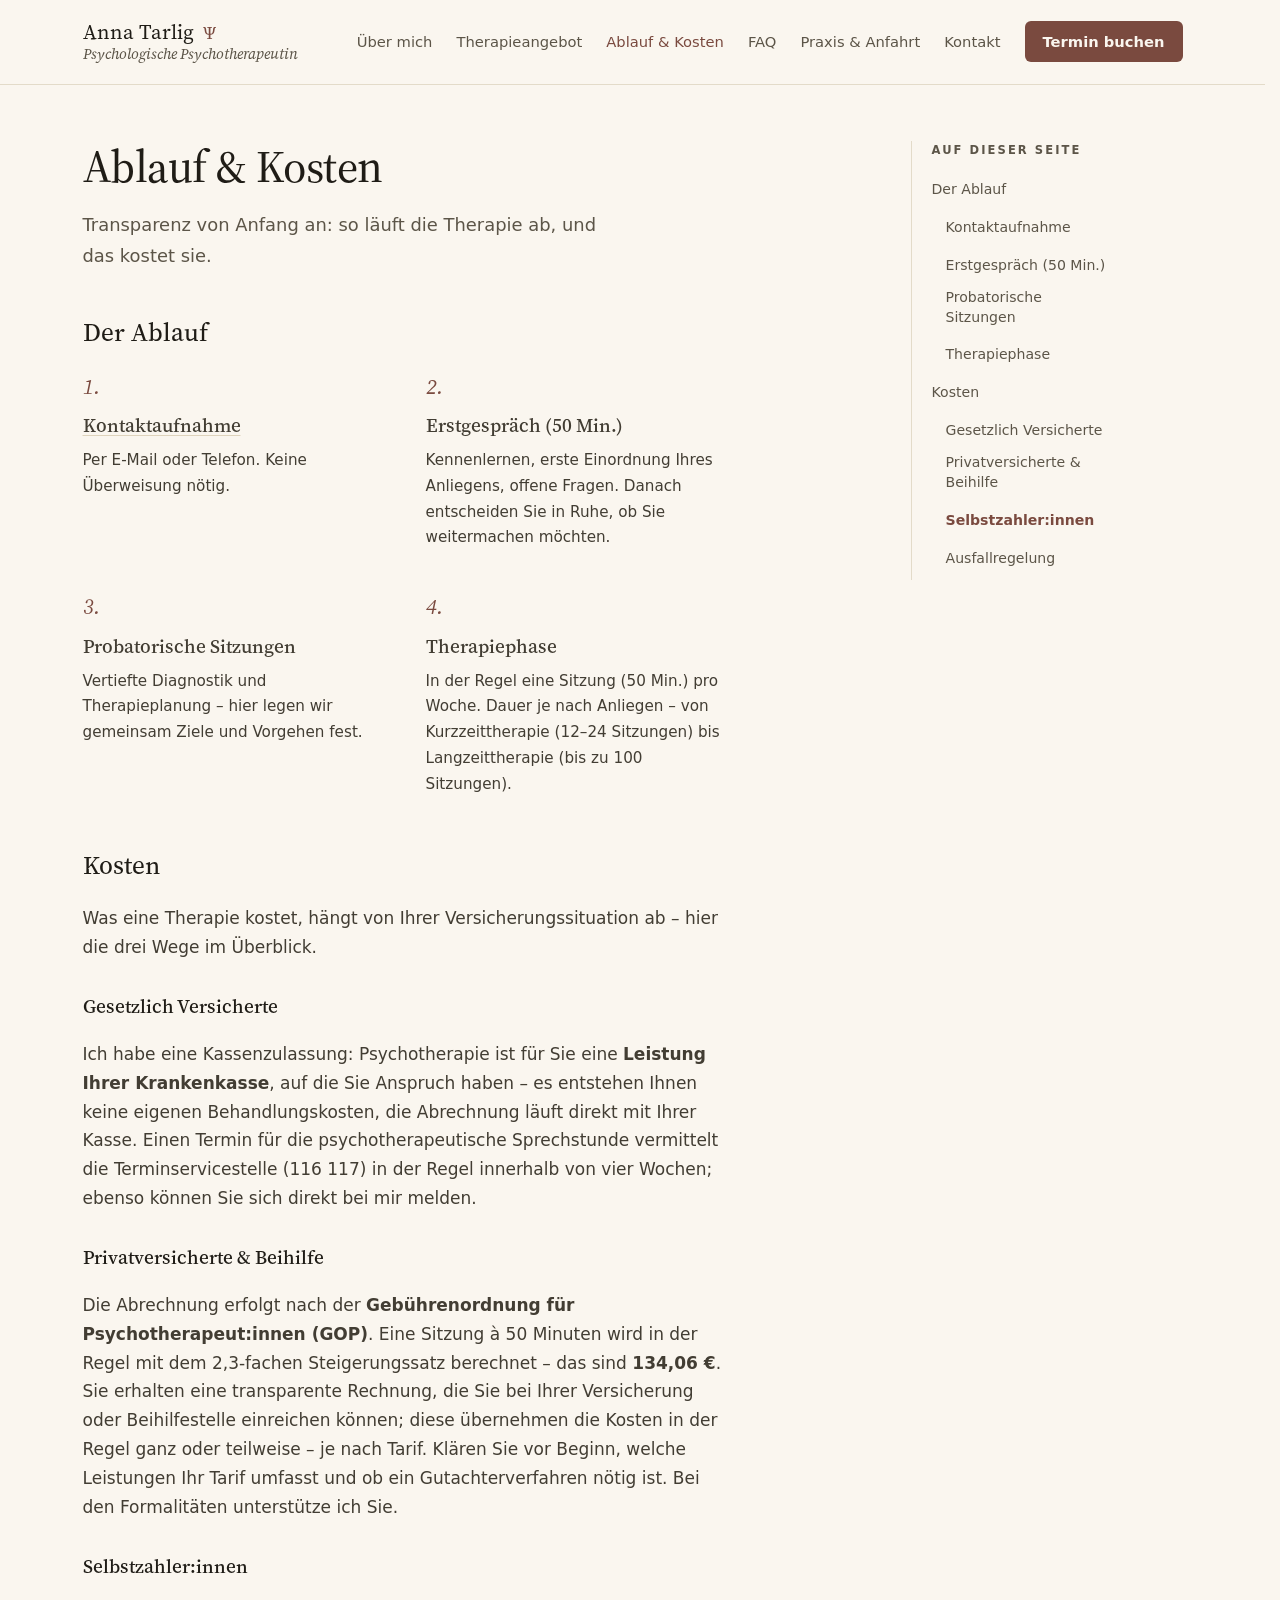
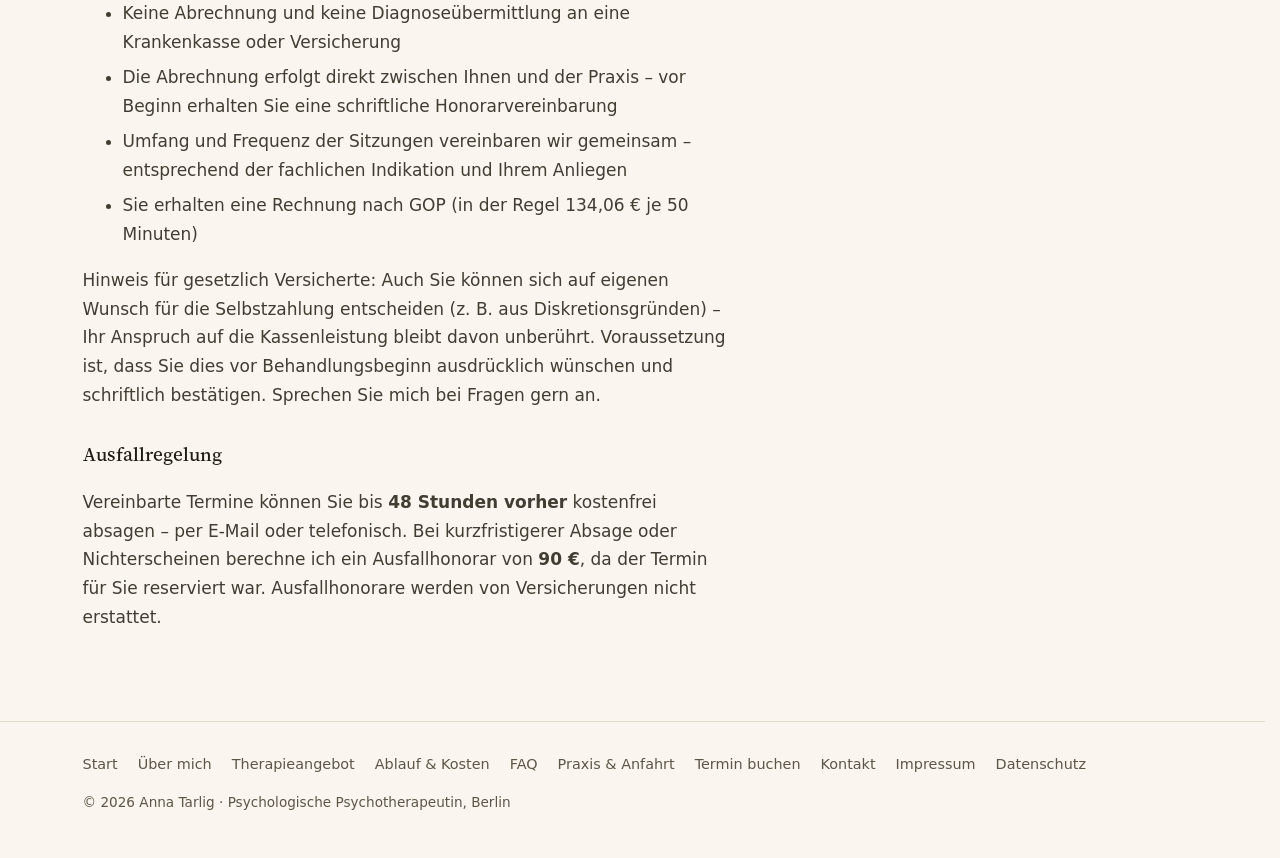
==== commit adbedb4a: "Deploy 0ea36804e6c0933c7dac0c2149221bd99bff6e1c pragmat1c1/annatarlig-de@0ea36804e6c0933c7dac0c21492" ====
--- a/ablauf-und-kosten/index.html
+++ b/ablauf-und-kosten/index.html
@@ -16,7 +16,8 @@
 </p> <h3>Gesetzlich Versicherte</h3> <p>
 Ich habe eine Kassenzulassung: Psychotherapie ist für Sie eine
 <strong>Leistung Ihrer Krankenkasse</strong>, auf die Sie Anspruch haben –
-          es entstehen keine Kosten, die Abrechnung läuft direkt mit Ihrer Kasse.
+          es entstehen Ihnen keine eigenen Behandlungskosten, die Abrechnung läuft
+          direkt mit Ihrer Kasse.
           Einen Termin für die psychotherapeutische Sprechstunde vermittelt die
           Terminservicestelle (116&nbsp;117) in der Regel innerhalb von vier Wochen;
           ebenso können Sie sich direkt bei mir melden.
@@ -29,7 +30,7 @@
           diese übernehmen die Kosten in der Regel ganz oder teilweise – je nach
           Tarif. Klären Sie vor Beginn, welche Leistungen Ihr Tarif umfasst und ob
           ein Gutachterverfahren nötig ist. Bei den Formalitäten unterstütze ich Sie.
-</p> <h3>Selbstzahler:innen</h3> <ul> <li>Volle Diskretion: keine Diagnose-Meldung an Krankenkasse oder Versicherung</li> <li>Kein Antragsverfahren – wir starten, wenn Sie bereit sind</li> <li>Umfang und Frequenz der Sitzungen richten sich allein nach Ihrem Anliegen</li> <li>Sie erhalten eine Rechnung nach GOP (134,06&nbsp;€ je 50 Minuten)</li> </ul> <p>
+</p> <h3>Selbstzahler:innen</h3> <ul> <li>Keine Abrechnung und keine Diagnoseübermittlung an eine Krankenkasse oder Versicherung</li> <li>Die Abrechnung erfolgt direkt zwischen Ihnen und der Praxis – vor Beginn erhalten Sie eine schriftliche Honorarvereinbarung</li> <li>Umfang und Frequenz der Sitzungen vereinbaren wir gemeinsam – entsprechend der fachlichen Indikation und Ihrem Anliegen</li> <li>Sie erhalten eine Rechnung nach GOP (in der Regel 134,06&nbsp;€ je 50 Minuten)</li> </ul> <p>
 Hinweis für gesetzlich Versicherte: Auch Sie können sich auf eigenen Wunsch
           für die Selbstzahlung entscheiden (z.&nbsp;B. aus Diskretionsgründen) – Ihr
           Anspruch auf die Kassenleistung bleibt davon unberührt. Voraussetzung ist,
@@ -41,4 +42,4 @@
           Absage oder Nichterscheinen berechne ich ein Ausfallhonorar von
 <strong>90&nbsp;€</strong>, da der Termin für Sie reserviert war.
           Ausfallhonorare werden von Versicherungen nicht erstattet.
-</p> </div> </div> <aside class="toc" aria-label="Auf dieser Seite" hidden> <p class="toc-title">Auf dieser Seite</p> <nav><ul></ul></nav> </aside> <script type="module">const r=document.querySelector(".toc"),i=r?.querySelector("ul"),n=Array.from(document.querySelectorAll(".prose h2, .prose h3"));if(r&&i&&n.length>=3){const l=e=>e.toLowerCase().replace(/ä/g,"ae").replace(/ö/g,"oe").replace(/ü/g,"ue").replace(/ß/g,"ss").replace(/[^a-z0-9]+/g,"-").replace(/^-+|-+$/g,""),a=new Set,s=new Map;for(const e of n){if(!e.id){let c=l(e.textContent??"abschnitt")||"abschnitt";for(;a.has(c);)c+="-x";e.id=c}a.add(e.id);const t=document.createElement("li");e.tagName==="H3"&&(t.className="toc-sub");const o=document.createElement("a");o.href=`#${e.id}`,o.textContent=e.textContent,t.appendChild(o),i.appendChild(t),s.set(e,o)}r.hidden=!1;const d=new IntersectionObserver(e=>{for(const t of e)t.isIntersecting&&(s.forEach(o=>o.classList.remove("active")),s.get(t.target)?.classList.add("active"))},{rootMargin:"0px 0px -75% 0px"});n.forEach(e=>d.observe(e))}</script> </div>  </main> <footer class="footer"> <div class="container footer-inner"> <nav class="footer-links" aria-label="Seitenübersicht"> <a href="/">Start</a> <a href="/ueber-mich">Über mich</a> <a href="/therapieangebot">Therapieangebot</a> <a href="/ablauf-und-kosten">Ablauf &amp; Kosten</a> <a href="/faq">FAQ</a> <a href="/anfahrt">Praxis &amp; Anfahrt</a> <a href="/termin">Termin buchen</a> <a href="/kontakt">Kontakt</a> <a href="/impressum">Impressum</a> <a href="/datenschutz">Datenschutz</a> </nav> <span class="footer-copy">&copy; 2026 Anna Tarlig · Psychologische Psychotherapeutin, Berlin</span> </div> </footer> <div id="cc-cfg" data-ads-id="AW-18309544416" hidden></div> <script type="module" src="/_astro/CookieConsent.astro_astro_type_script_index_0_lang.sGnKmy7C.js"></script> </body></html>+</p> </div> </div> <aside class="toc" aria-label="Auf dieser Seite" hidden> <p class="toc-title">Auf dieser Seite</p> <nav><ul></ul></nav> </aside> <script type="module">const r=document.querySelector(".toc"),i=r?.querySelector("ul"),n=Array.from(document.querySelectorAll(".prose h2, .prose h3"));if(r&&i&&n.length>=3){const l=e=>e.toLowerCase().replace(/ä/g,"ae").replace(/ö/g,"oe").replace(/ü/g,"ue").replace(/ß/g,"ss").replace(/[^a-z0-9]+/g,"-").replace(/^-+|-+$/g,""),a=new Set,s=new Map;for(const e of n){if(!e.id){let c=l(e.textContent??"abschnitt")||"abschnitt";for(;a.has(c);)c+="-x";e.id=c}a.add(e.id);const t=document.createElement("li");e.tagName==="H3"&&(t.className="toc-sub");const o=document.createElement("a");o.href=`#${e.id}`,o.textContent=e.textContent,t.appendChild(o),i.appendChild(t),s.set(e,o)}r.hidden=!1;const d=new IntersectionObserver(e=>{for(const t of e)t.isIntersecting&&(s.forEach(o=>o.classList.remove("active")),s.get(t.target)?.classList.add("active"))},{rootMargin:"0px 0px -75% 0px"});n.forEach(e=>d.observe(e))}</script> </div>  </main> <footer class="footer"> <div class="container footer-inner"> <nav class="footer-links" aria-label="Seitenübersicht"> <a href="/">Start</a> <a href="/ueber-mich">Über mich</a> <a href="/therapieangebot">Therapieangebot</a> <a href="/ablauf-und-kosten">Ablauf &amp; Kosten</a> <a href="/faq">FAQ</a> <a href="/anfahrt">Praxis &amp; Anfahrt</a> <a href="/termin">Termin buchen</a> <a href="/kontakt">Kontakt</a> <a href="/impressum">Impressum</a> <a href="/datenschutz">Datenschutz</a> </nav> <span class="footer-copy">&copy; 2026 Anna Tarlig · Psychologische Psychotherapeutin, Berlin</span> </div> </footer> <div id="cc-cfg" data-ads-id="AW-18309544416" hidden></div> <script type="module" src="/_astro/CookieConsent.astro_astro_type_script_index_0_lang.CnT59-5z.js"></script> </body></html>
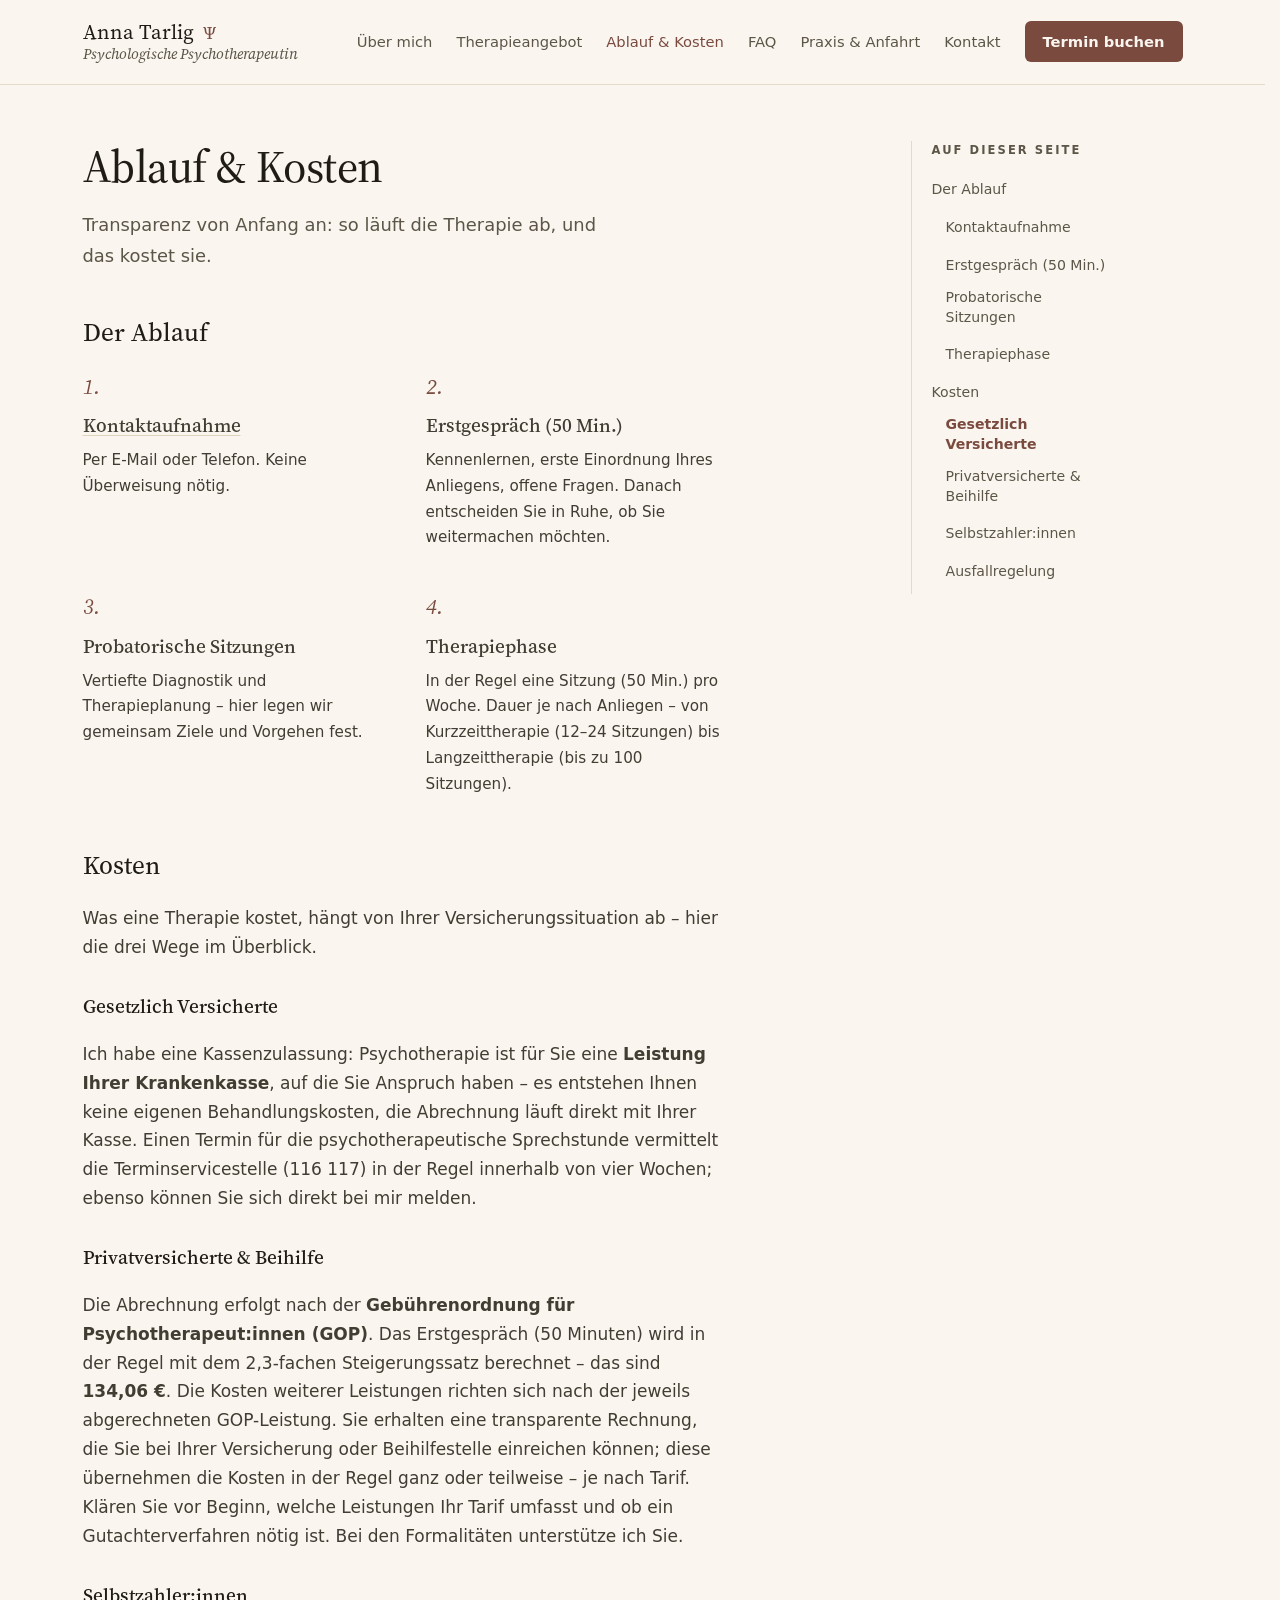
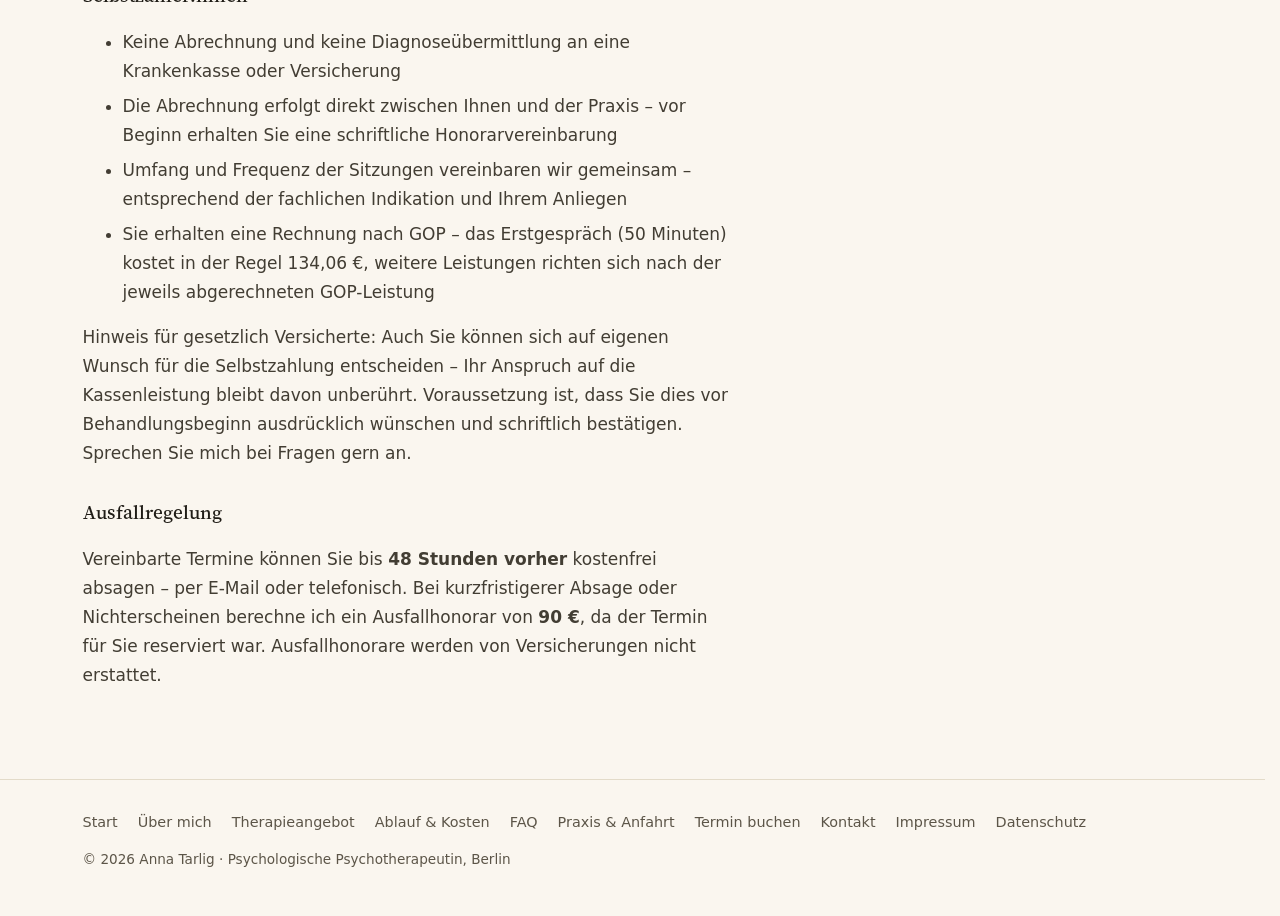
==== commit 4fa8910f: "Deploy 8d541a29b3aab58a1d726d5e20d2e45bb5268f79 pragmat1c1/annatarlig-de@8d541a29b3aab58a1d726d5e20d" ====
--- a/ablauf-und-kosten/index.html
+++ b/ablauf-und-kosten/index.html
@@ -23,16 +23,18 @@
           ebenso können Sie sich direkt bei mir melden.
 </p> <h3 id="privat-beihilfe">Privatversicherte & Beihilfe</h3> <p>
 Die Abrechnung erfolgt nach der <strong>Gebührenordnung für
-          Psychotherapeut:innen (GOP)</strong>. Eine Sitzung à 50 Minuten wird in
-          der Regel mit dem 2,3-fachen Steigerungssatz berechnet – das sind
-<strong>134,06&nbsp;€</strong>. Sie erhalten eine transparente Rechnung,
+          Psychotherapeut:innen (GOP)</strong>. Das Erstgespräch (50 Minuten) wird
+          in der Regel mit dem 2,3-fachen Steigerungssatz berechnet – das sind
+<strong>134,06&nbsp;€</strong>. Die Kosten weiterer Leistungen richten
+          sich nach der jeweils abgerechneten GOP-Leistung. Sie erhalten eine
+          transparente Rechnung,
           die Sie bei Ihrer Versicherung oder Beihilfestelle einreichen können;
           diese übernehmen die Kosten in der Regel ganz oder teilweise – je nach
           Tarif. Klären Sie vor Beginn, welche Leistungen Ihr Tarif umfasst und ob
           ein Gutachterverfahren nötig ist. Bei den Formalitäten unterstütze ich Sie.
-</p> <h3>Selbstzahler:innen</h3> <ul> <li>Keine Abrechnung und keine Diagnoseübermittlung an eine Krankenkasse oder Versicherung</li> <li>Die Abrechnung erfolgt direkt zwischen Ihnen und der Praxis – vor Beginn erhalten Sie eine schriftliche Honorarvereinbarung</li> <li>Umfang und Frequenz der Sitzungen vereinbaren wir gemeinsam – entsprechend der fachlichen Indikation und Ihrem Anliegen</li> <li>Sie erhalten eine Rechnung nach GOP (in der Regel 134,06&nbsp;€ je 50 Minuten)</li> </ul> <p>
+</p> <h3>Selbstzahler:innen</h3> <ul> <li>Keine Abrechnung und keine Diagnoseübermittlung an eine Krankenkasse oder Versicherung</li> <li>Die Abrechnung erfolgt direkt zwischen Ihnen und der Praxis – vor Beginn erhalten Sie eine schriftliche Honorarvereinbarung</li> <li>Umfang und Frequenz der Sitzungen vereinbaren wir gemeinsam – entsprechend der fachlichen Indikation und Ihrem Anliegen</li> <li>Sie erhalten eine Rechnung nach GOP – das Erstgespräch (50 Minuten) kostet in der Regel 134,06&nbsp;€, weitere Leistungen richten sich nach der jeweils abgerechneten GOP-Leistung</li> </ul> <p>
 Hinweis für gesetzlich Versicherte: Auch Sie können sich auf eigenen Wunsch
-          für die Selbstzahlung entscheiden (z.&nbsp;B. aus Diskretionsgründen) – Ihr
+          für die Selbstzahlung entscheiden – Ihr
           Anspruch auf die Kassenleistung bleibt davon unberührt. Voraussetzung ist,
           dass Sie dies vor Behandlungsbeginn ausdrücklich wünschen und schriftlich
           bestätigen. Sprechen Sie mich bei Fragen gern an.
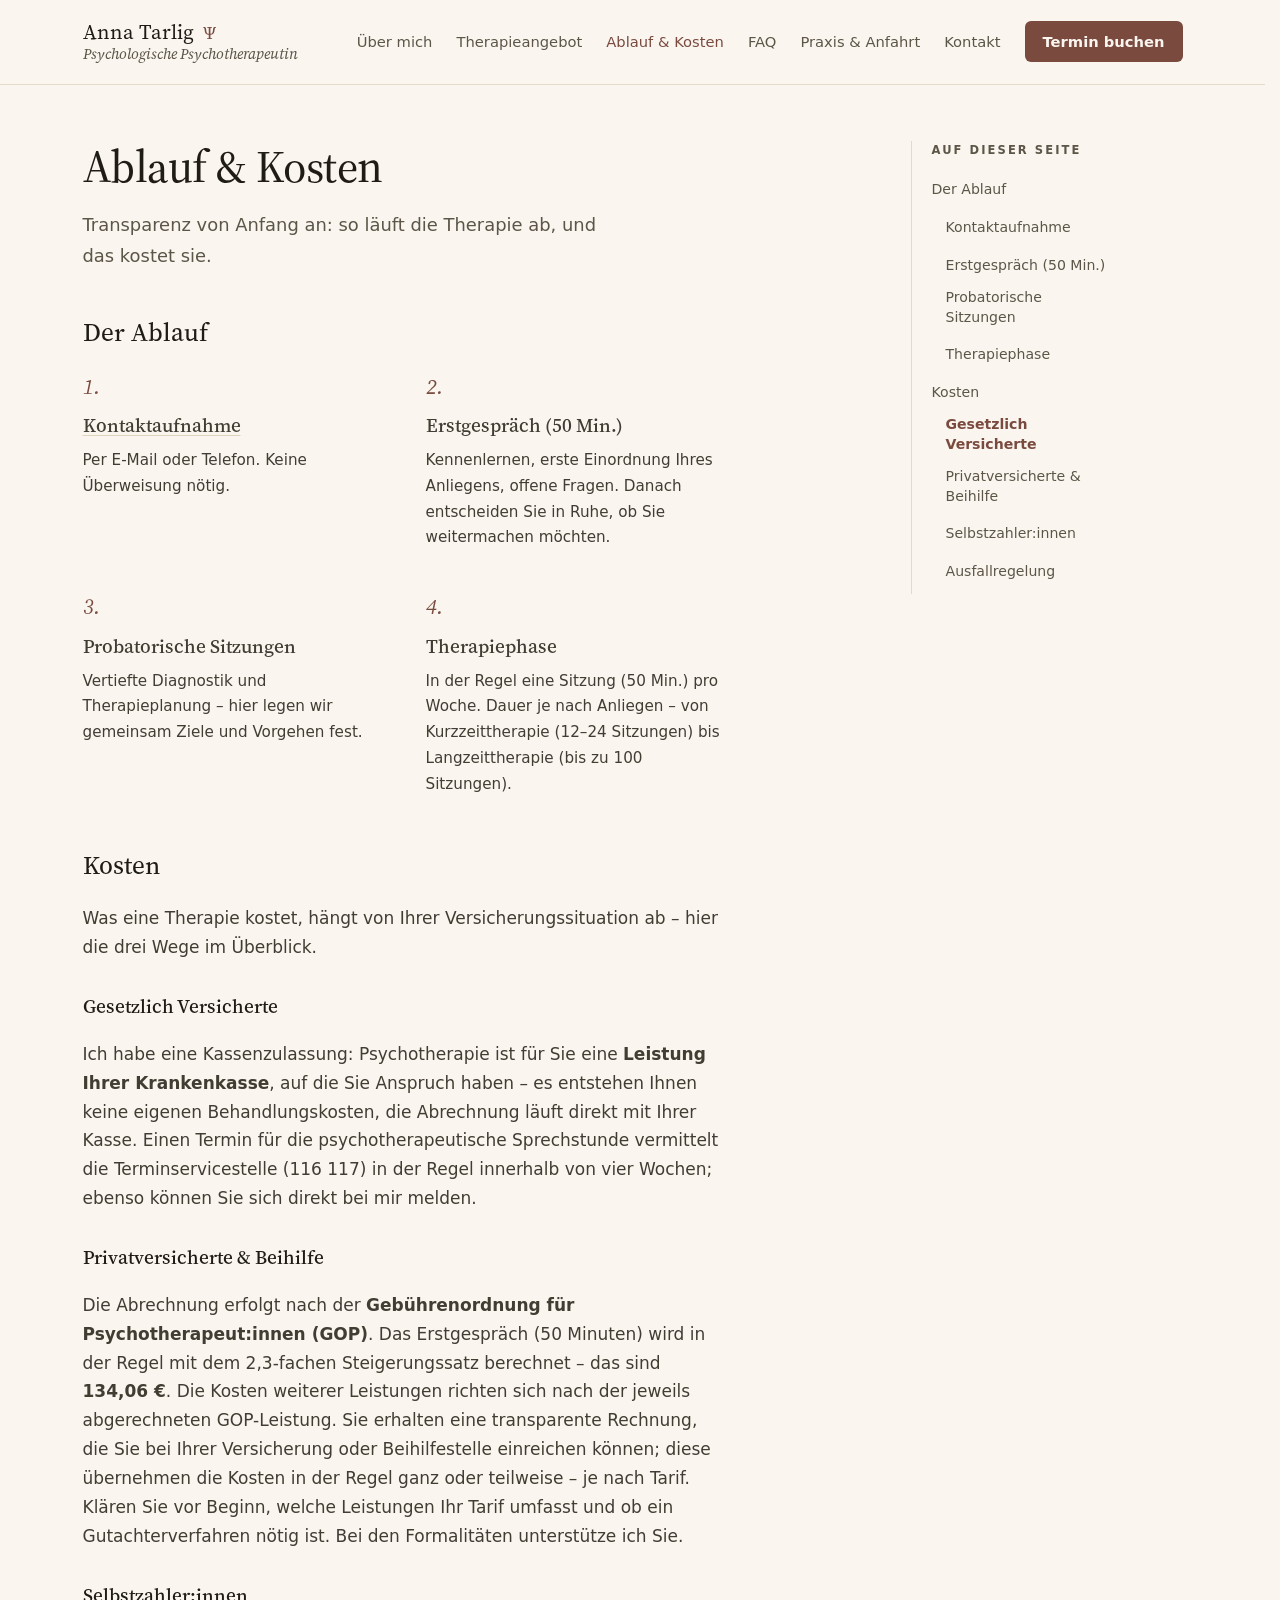
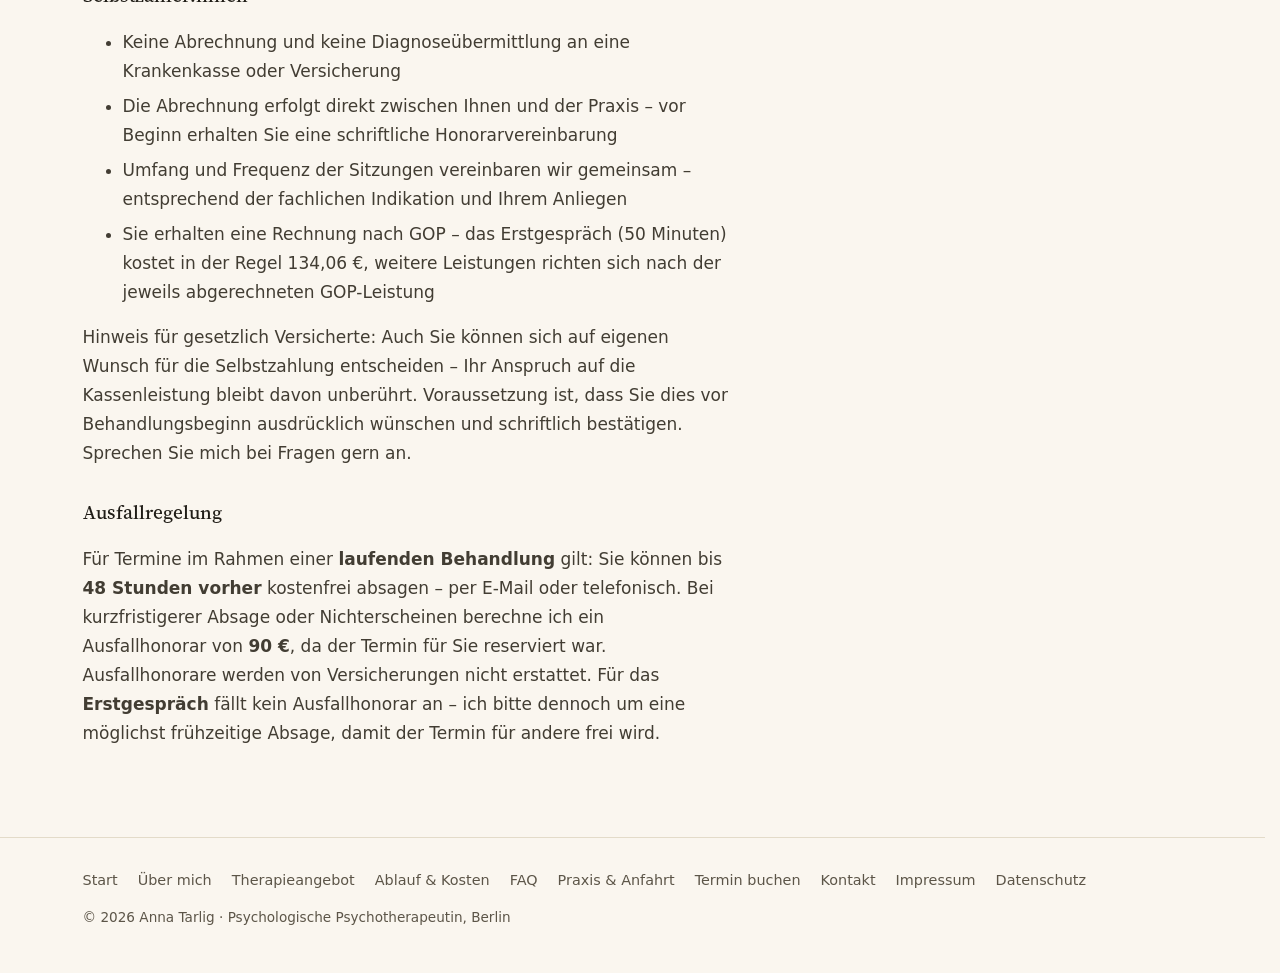
==== commit b1a031dc: "Deploy e87287e4cdb31f7945b204f20a23e778f8830fc2 pragmat1c1/annatarlig-de@e87287e4cdb31f7945b204f20a2" ====
--- a/ablauf-und-kosten/index.html
+++ b/ablauf-und-kosten/index.html
@@ -39,9 +39,13 @@
           dass Sie dies vor Behandlungsbeginn ausdrücklich wünschen und schriftlich
           bestätigen. Sprechen Sie mich bei Fragen gern an.
 </p> <h3>Ausfallregelung</h3> <p>
-Vereinbarte Termine können Sie bis <strong>48 Stunden vorher</strong>
-kostenfrei absagen – per E-Mail oder telefonisch. Bei kurzfristigerer
-          Absage oder Nichterscheinen berechne ich ein Ausfallhonorar von
+Für Termine im Rahmen einer <strong>laufenden Behandlung</strong> gilt:
+          Sie können bis <strong>48 Stunden vorher</strong> kostenfrei absagen –
+          per E-Mail oder telefonisch. Bei kurzfristigerer Absage oder
+          Nichterscheinen berechne ich ein Ausfallhonorar von
 <strong>90&nbsp;€</strong>, da der Termin für Sie reserviert war.
           Ausfallhonorare werden von Versicherungen nicht erstattet.
+          Für das <strong>Erstgespräch</strong> fällt kein Ausfallhonorar an –
+          ich bitte dennoch um eine möglichst frühzeitige Absage, damit der
+          Termin für andere frei wird.
 </p> </div> </div> <aside class="toc" aria-label="Auf dieser Seite" hidden> <p class="toc-title">Auf dieser Seite</p> <nav><ul></ul></nav> </aside> <script type="module">const r=document.querySelector(".toc"),i=r?.querySelector("ul"),n=Array.from(document.querySelectorAll(".prose h2, .prose h3"));if(r&&i&&n.length>=3){const l=e=>e.toLowerCase().replace(/ä/g,"ae").replace(/ö/g,"oe").replace(/ü/g,"ue").replace(/ß/g,"ss").replace(/[^a-z0-9]+/g,"-").replace(/^-+|-+$/g,""),a=new Set,s=new Map;for(const e of n){if(!e.id){let c=l(e.textContent??"abschnitt")||"abschnitt";for(;a.has(c);)c+="-x";e.id=c}a.add(e.id);const t=document.createElement("li");e.tagName==="H3"&&(t.className="toc-sub");const o=document.createElement("a");o.href=`#${e.id}`,o.textContent=e.textContent,t.appendChild(o),i.appendChild(t),s.set(e,o)}r.hidden=!1;const d=new IntersectionObserver(e=>{for(const t of e)t.isIntersecting&&(s.forEach(o=>o.classList.remove("active")),s.get(t.target)?.classList.add("active"))},{rootMargin:"0px 0px -75% 0px"});n.forEach(e=>d.observe(e))}</script> </div>  </main> <footer class="footer"> <div class="container footer-inner"> <nav class="footer-links" aria-label="Seitenübersicht"> <a href="/">Start</a> <a href="/ueber-mich">Über mich</a> <a href="/therapieangebot">Therapieangebot</a> <a href="/ablauf-und-kosten">Ablauf &amp; Kosten</a> <a href="/faq">FAQ</a> <a href="/anfahrt">Praxis &amp; Anfahrt</a> <a href="/termin">Termin buchen</a> <a href="/kontakt">Kontakt</a> <a href="/impressum">Impressum</a> <a href="/datenschutz">Datenschutz</a> </nav> <span class="footer-copy">&copy; 2026 Anna Tarlig · Psychologische Psychotherapeutin, Berlin</span> </div> </footer> <div id="cc-cfg" data-ads-id="AW-18309544416" hidden></div> <script type="module" src="/_astro/CookieConsent.astro_astro_type_script_index_0_lang.CnT59-5z.js"></script> </body></html>
